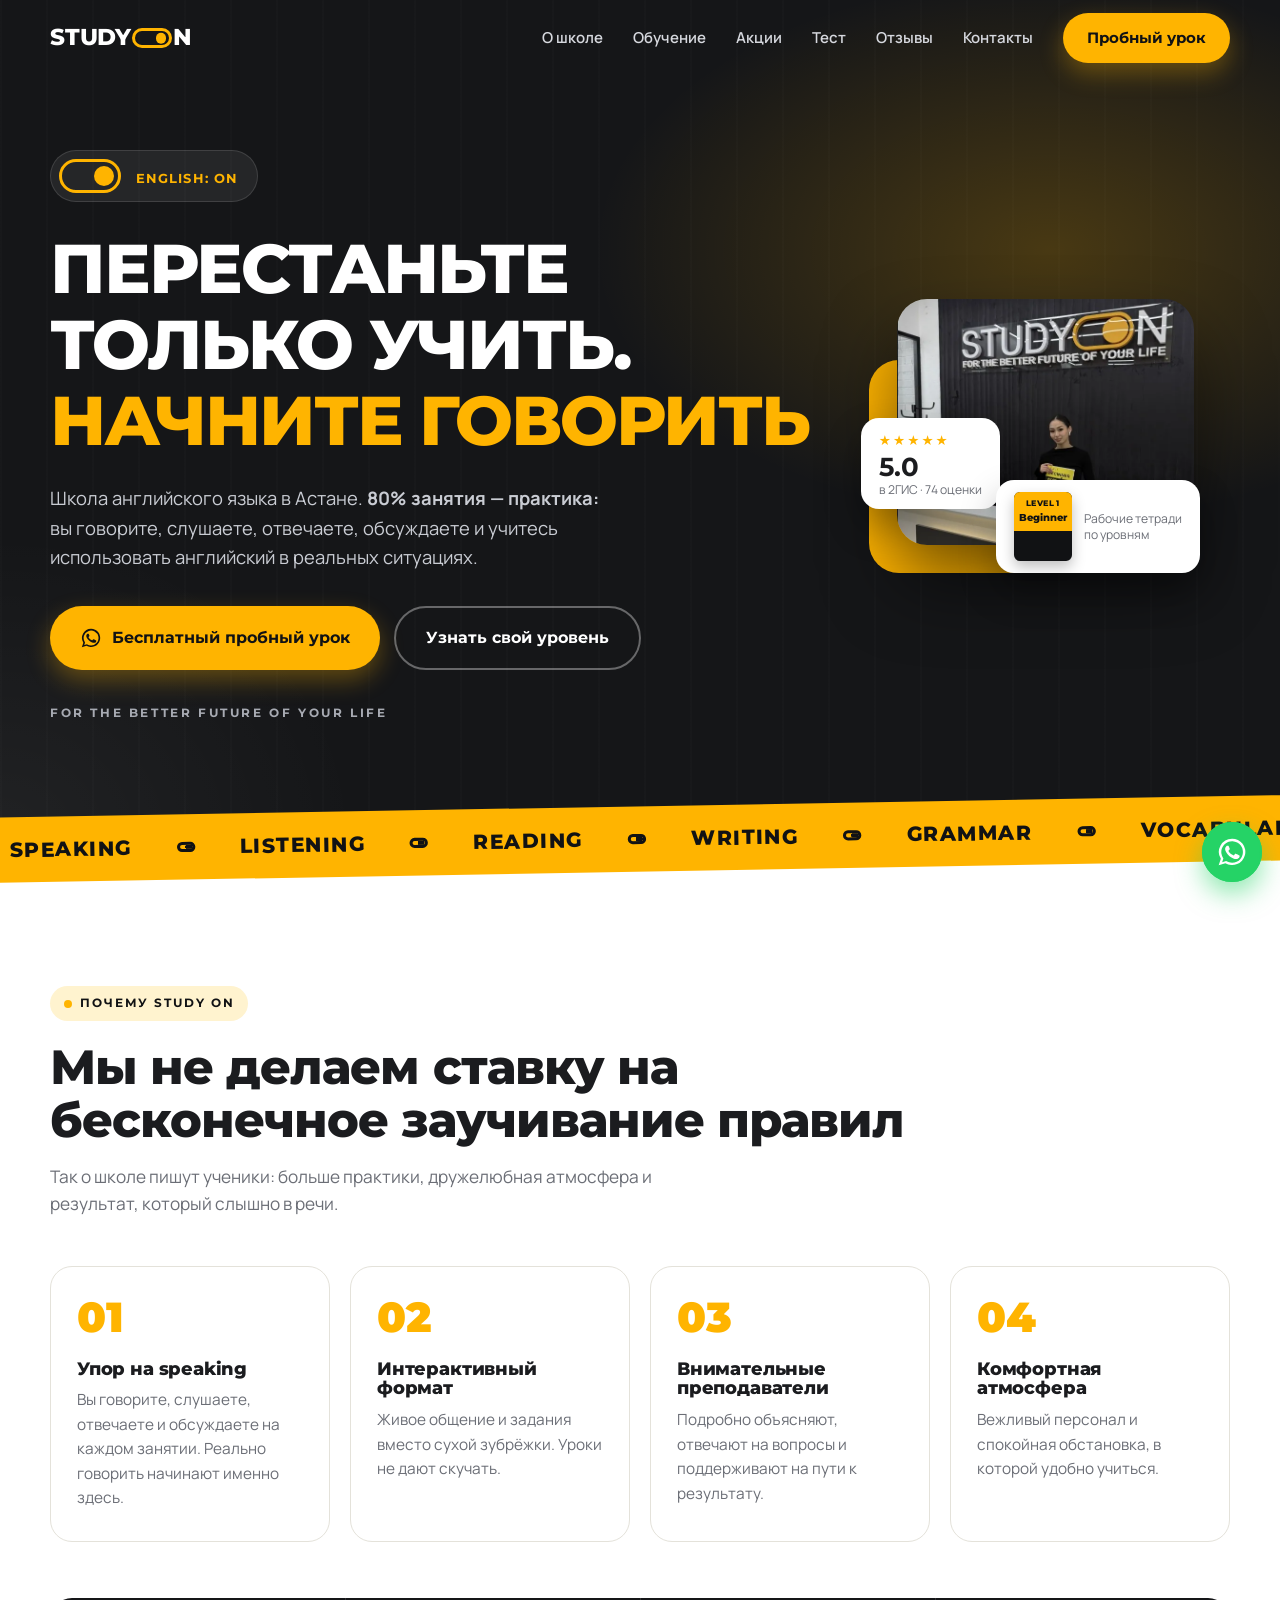
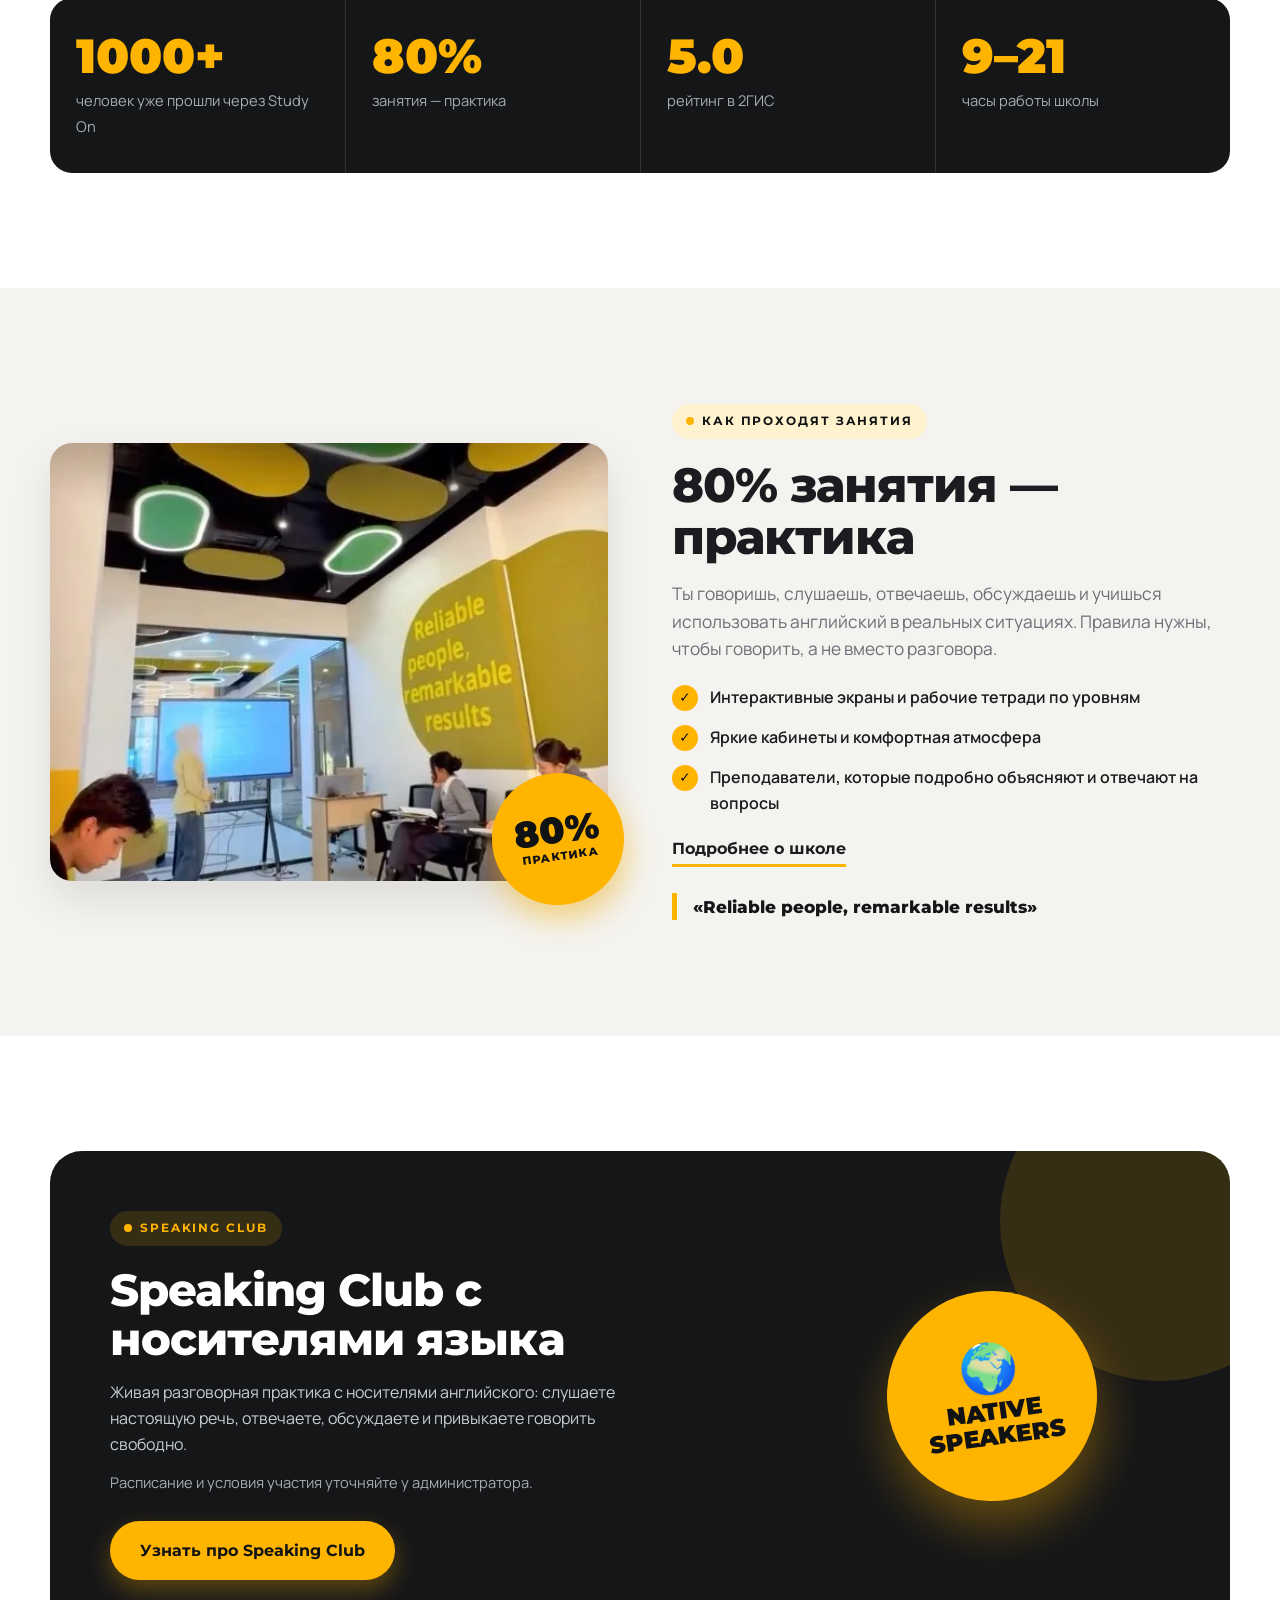
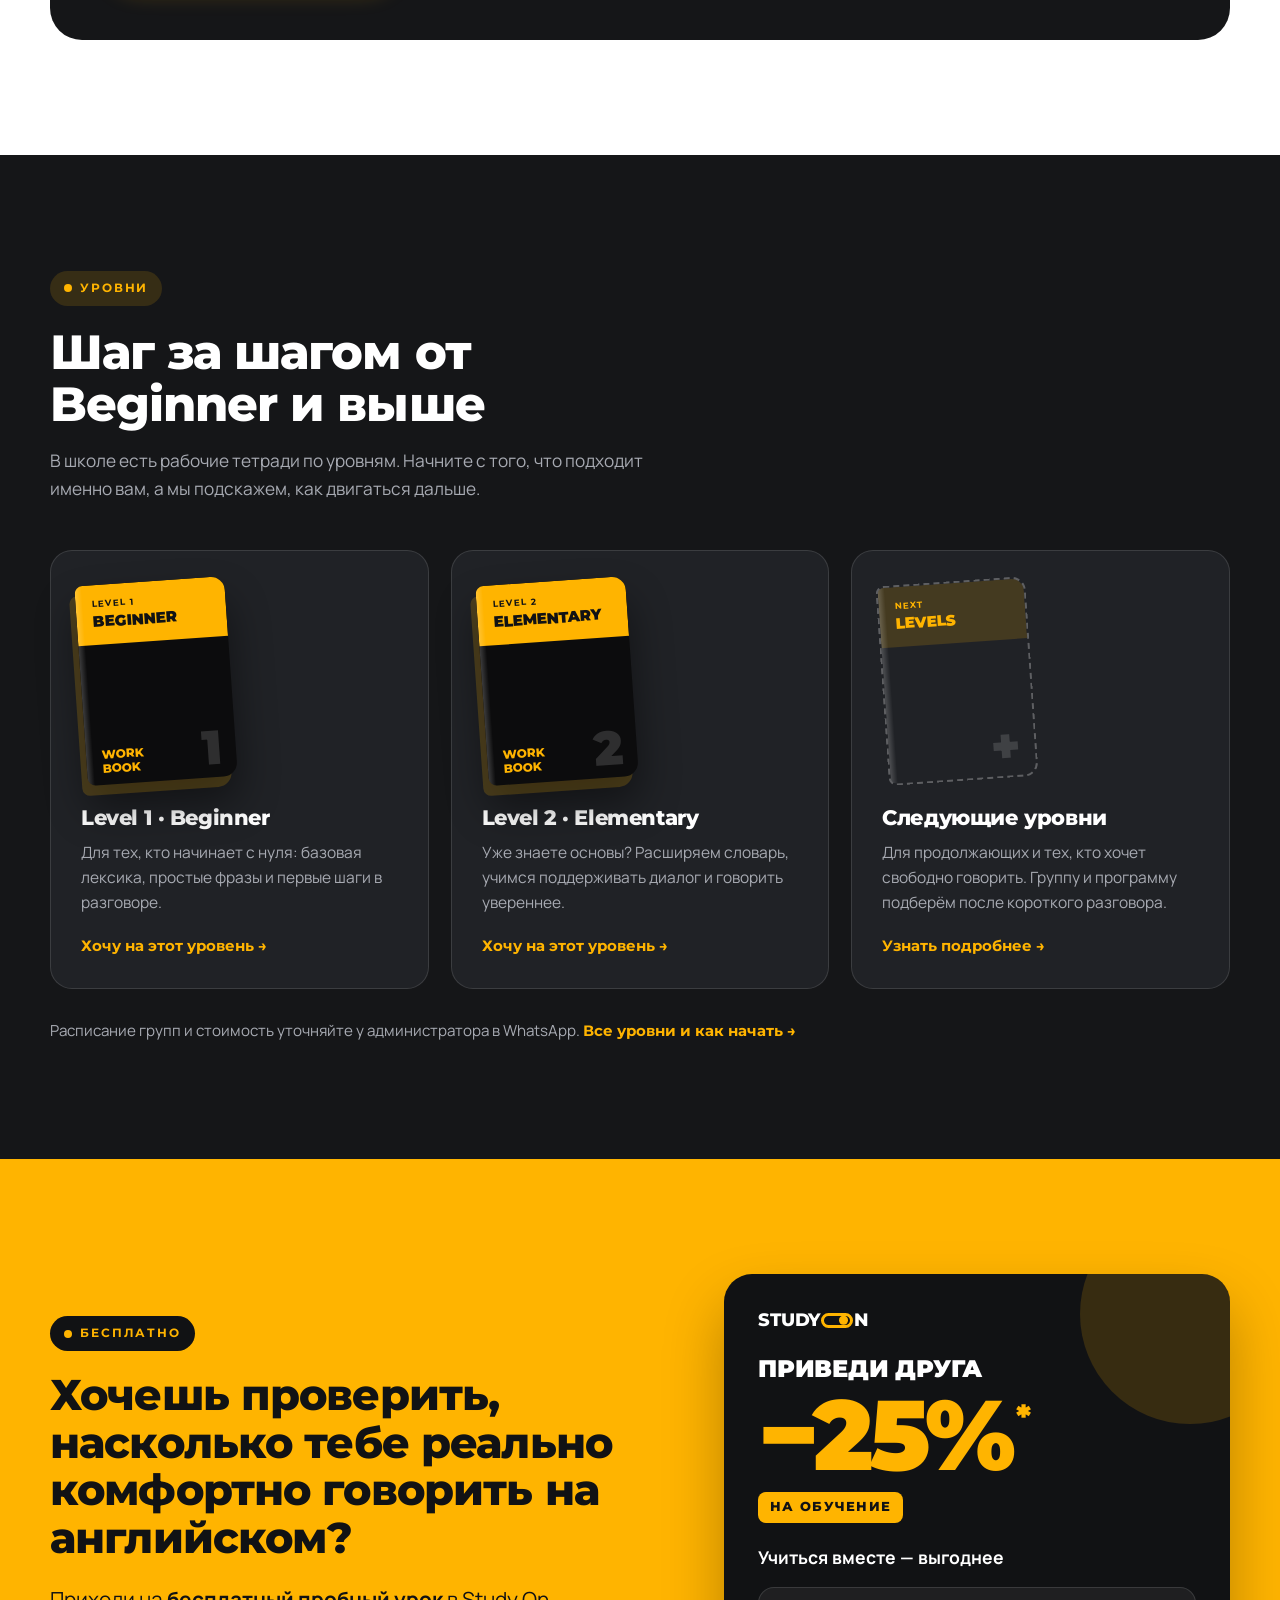
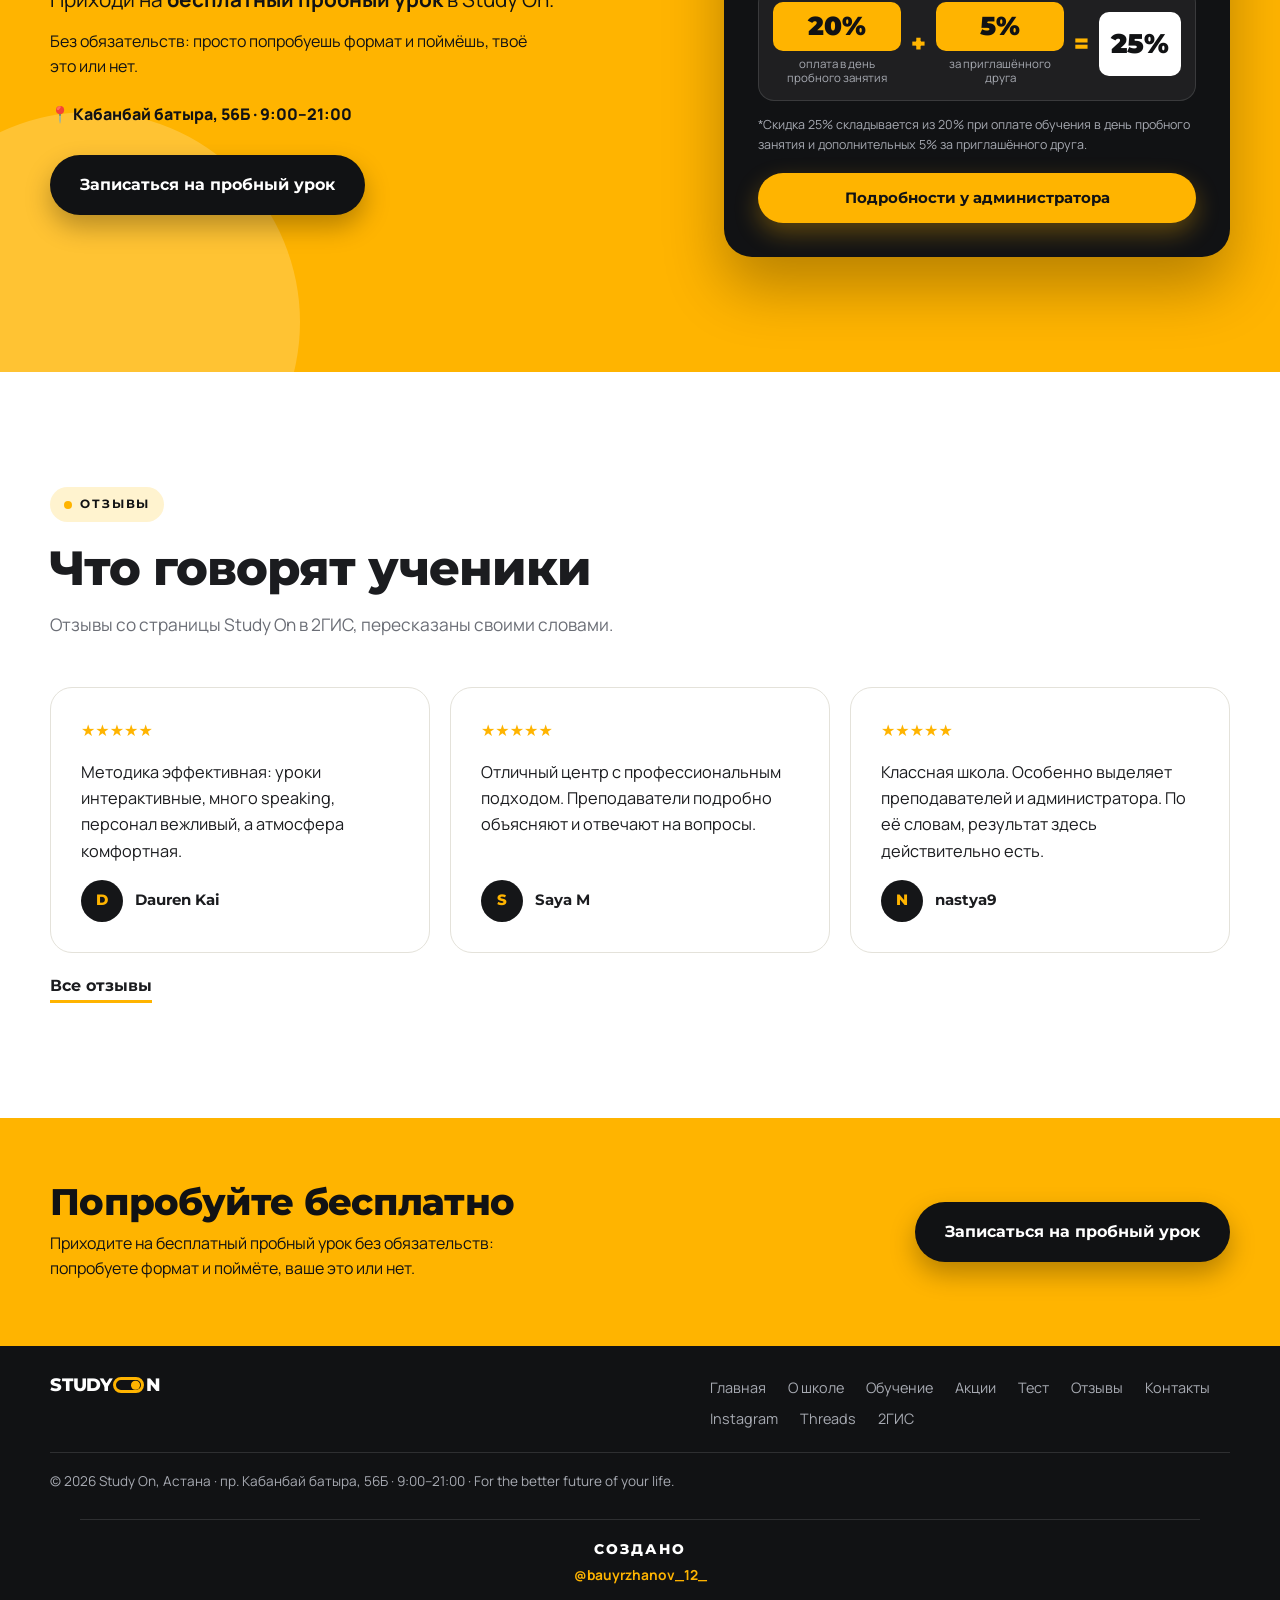
==== index.html @ c0713041 "Логотип: по клику только анимация переключателя, без перехода; hover только на устройствах с мышью C" ====
<!doctype html>
<html lang="ru">
<head>
<meta charset="utf-8">
<meta name="viewport" content="width=device-width, initial-scale=1">
<title>Study On — школа английского языка в Астане · бесплатный пробный урок</title>
<meta name="description" content="Study On — школа английского языка в Астане (пр. Кабанбай батыра, 56Б). 80% занятия — практика, бесплатный пробный урок, скидка 25% по акции «Приведи друга». Более 1000 учеников. Часы работы 9:00–21:00. Speaking Club с носителями.">
<meta name="theme-color" content="#151618">
<link rel="icon" href="assets/favicon.svg" type="image/svg+xml">
<link rel="canonical" href="https://study-on.w-smp.in/">
<meta property="og:url" content="https://study-on.w-smp.in/">
<meta property="og:type" content="website">
<meta property="og:title" content="Study On — школа английского языка в Астане · бесплатный пробный урок">
<meta property="og:description" content="Study On — школа английского языка в Астане (пр. Кабанбай батыра, 56Б). 80% занятия — практика, бесплатный пробный урок, скидка 25% по акции «Приведи друга». Более 1000 учеников. Часы работы 9:00–21:00. Speaking Club с носителями.">
<meta property="og:image" content="https://study-on.w-smp.in/assets/img/reception.jpg">
<meta property="og:locale" content="ru_RU">
<link rel="preload" as="image" href="assets/img/reception.webp" type="image/webp">
<link rel="preconnect" href="https://fonts.googleapis.com">
<link rel="preconnect" href="https://fonts.gstatic.com" crossorigin>
<link href="https://fonts.googleapis.com/css2?family=Manrope:wght@400;600;700&family=Montserrat:wght@700;800;900&display=swap" rel="stylesheet">
<link rel="stylesheet" href="css/style.css?v=20261107a">
<script>document.documentElement.classList.add('js');</script>
<script type="application/ld+json">
{
  "@context": "https://schema.org",
  "@type": "LanguageSchool",
  "name": "Study On",
  "slogan": "For the better future of your life",
  "telephone": "+77008250388",
  "image": "https://study-on.w-smp.in/assets/img/reception.jpg",
  "address": {
    "@type": "PostalAddress",
    "streetAddress": "проспект Кабанбай батыра, 56Б",
    "addressLocality": "Астана",
    "addressCountry": "KZ"
  },
  "geo": { "@type": "GeoCoordinates", "latitude": 51.099981, "longitude": 71.408673 },
  "paymentAccepted": "Cash, Credit Card, QR",
  "sameAs": ["https://instagram.com/study_on_astana", "https://www.threads.com/@study_on_astana", "https://2gis.kz/astana/firm/70000001118203373"],
  "aggregateRating": { "@type": "AggregateRating", "ratingValue": "5", "ratingCount": "74" }
}
</script>
<script>try{if(!sessionStorage.getItem('so_loaded')&&!matchMedia('(prefers-reduced-motion: reduce)').matches)document.documentElement.classList.add('has-loader')}catch(e){}</script>
</head>
<body>
<div class="loader" id="loader" aria-hidden="true"><div class="ld-glow"></div><div class="ld-grid"></div><div class="ld-center"><div class="logo loader-logo"><span class="ld-word"><i style="--i:0">S</i><i style="--i:1">T</i><i style="--i:2">U</i><i style="--i:3">D</i><i style="--i:4">Y</i></span><span class="sw"><i></i><em class="ld-ring"></em></span><span class="ls"><b class="ls-off">FF</b><b class="ls-on">N</b></span></div><div class="ld-bar"><span></span></div><p class="ld-tag">For the better future of your life</p></div></div>
<div class="progress" aria-hidden="true"></div>

<header class="site-header" id="header">
  <div class="wrap bar">
    <a class="logo" href="./" aria-label="Study On — на главную">
      <span>STUDY</span><span class="sw" aria-hidden="true"><i></i></span><span>N</span>
    </a>
    <nav class="nav" id="nav" aria-label="Основная навигация">
      <a href="about">О школе</a>
      <a href="courses">Обучение</a>
      <a href="trial">Акции</a>
      <a href="test">Тест</a>
      <a href="reviews">Отзывы</a>
      <a href="contacts">Контакты</a>
      <a class="btn btn-y nav-cta" data-wa data-topic="бесплатный пробный урок" href="contacts">Пробный урок</a>
    </nav>
    <button class="burger" id="burger" aria-label="Меню" aria-expanded="false" aria-controls="nav"><span></span><span></span></button>
  </div>
</header>

<main id="top">
<section class="hero">
  <div class="hero-glow" aria-hidden="true"></div>
  <div class="wrap hero-grid">
    <div class="hero-copy">
      <button class="switch" id="heroSwitch" type="button" role="switch" aria-checked="false" aria-label="Включить английский">
        <span class="switch-track"><span class="switch-knob"></span></span>
        <span class="switch-label"><b data-off>English: OFF</b><b data-on>English: ON</b></span>
      </button>
      <h1>Перестаньте<br>только учить.<br><em>Начните говорить</em></h1>
      <p class="hero-lead">Школа английского языка в Астане. <b>80% занятия — практика:</b> вы говорите, слушаете, отвечаете, обсуждаете и учитесь использовать английский в реальных ситуациях.</p>
      <div class="cta-row">
        <a class="btn btn-y btn-lg" data-wa data-topic="бесплатный пробный урок" href="contacts">
          <svg class="ic" viewBox="0 0 24 24" aria-hidden="true"><use href="#i-wa"/></svg>Бесплатный пробный урок
        </a>
        <a class="btn btn-line btn-lg" href="test">Узнать свой уровень</a>
      </div>
      <p class="slogan">For the better future of your life</p>
    </div>

    <div class="hero-visual">
      <div class="photo-frame">
        <picture><source srcset="assets/img/reception.webp" type="image/webp"><img src="assets/img/reception.jpg" width="623" height="516" alt="Ресепшн школы Study On: администратор с рабочей тетрадью Beginner" fetchpriority="high"></picture>
      </div>
      <div class="chip chip-rating"><span class="stars">★★★★★</span><b>5.0</b><small>в 2ГИС · 74 оценки</small></div>
      <div class="chip chip-book"><span class="mini-book"><i>LEVEL 1</i><b>Beginner</b></span><small>Рабочие тетради<br>по уровням</small></div>
    </div>
  </div>
</section>
<div class="marquee" aria-hidden="true">
  <div class="marquee-track">
    <span>Speaking</span><span>Listening</span><span>Reading</span><span>Writing</span><span>Grammar</span><span>Vocabulary</span>
    <span>Speaking</span><span>Listening</span><span>Reading</span><span>Writing</span><span>Grammar</span><span>Vocabulary</span>
  </div>
</div>
<section class="sec" id="about">
  <div class="wrap">
    <div class="sec-head reveal">
      <span class="tag">Почему Study On</span>
      <h2>Мы не делаем ставку на бесконечное заучивание правил</h2>
      <p>Так о школе пишут ученики: больше практики, дружелюбная атмосфера и результат, который слышно в речи.</p>
    </div>

    <div class="cards4">
      <article class="card reveal"><span class="num">01</span><h3>Упор на speaking</h3><p>Вы говорите, слушаете, отвечаете и обсуждаете на каждом занятии. Реально говорить начинают именно здесь.</p></article>
      <article class="card reveal"><span class="num">02</span><h3>Интерактивный формат</h3><p>Живое общение и задания вместо сухой зубрёжки. Уроки не дают скучать.</p></article>
      <article class="card reveal"><span class="num">03</span><h3>Внимательные преподаватели</h3><p>Подробно объясняют, отвечают на вопросы и поддерживают на пути к результату.</p></article>
      <article class="card reveal"><span class="num">04</span><h3>Комфортная атмосфера</h3><p>Вежливый персонал и спокойная обстановка, в которой удобно учиться.</p></article>
    </div>

    <div class="stats reveal">
      <div><b data-count="1000" data-suffix="+">1000+</b><span>человек уже прошли через Study On</span></div>
      <div><b data-count="80" data-suffix="%">80%</b><span>занятия — практика</span></div>
      <div><b data-count="5" data-decimals="1">5.0</b><span>рейтинг в 2ГИС</span></div>
      <div><b>9–21</b><span>часы работы школы</span></div>
    </div>
  </div>
</section>
<section class="sec sec-paper practice" id="practice">
  <div class="wrap split">
    <figure class="practice-photo reveal">
      <picture><source srcset="assets/img/room.webp" type="image/webp"><img src="assets/img/room.jpg" loading="lazy" width="517" height="405" alt="Учебный кабинет Study On: интерактивный экран, ученики с тетрадями, на стене надпись Reliable people, remarkable results"></picture>
      <span class="badge-80"><b>80%</b><small>практика</small></span>
    </figure>
    <div class="practice-txt reveal">
      <span class="tag">Как проходят занятия</span>
      <h2>80% занятия — практика</h2>
      <p>Ты говоришь, слушаешь, отвечаешь, обсуждаешь и учишься использовать английский в реальных ситуациях. Правила нужны, чтобы говорить, а не вместо разговора.</p>
      <ul class="checks">
        <li>Интерактивные экраны и рабочие тетради по уровням</li>
        <li>Яркие кабинеты и комфортная атмосфера</li>
        <li>Преподаватели, которые подробно объясняют и отвечают на вопросы</li>
      </ul>
      <a class="link-dark" href="about">Подробнее о школе</a>
      <p class="wall">«Reliable people, remarkable results»</p>
    </div>
  </div>
</section>

<section class="sec" id="club">
  <div class="wrap">
    <div class="club reveal">
      <div class="club-txt">
        <span class="tag tag-y">Speaking Club</span>
        <h2>Speaking Club с носителями языка</h2>
        <p>Живая разговорная практика с носителями английского: слушаете настоящую речь, отвечаете, обсуждаете и привыкаете говорить свободно.</p>
        <p class="club-note">Расписание и условия участия уточняйте у администратора.</p>
        <a class="btn btn-y btn-lg" data-wa data-topic="Speaking Club с носителями" href="contacts">Узнать про Speaking Club</a>
      </div>
      <div class="club-badge" aria-hidden="true"><span>🌍</span><b>Native<br>speakers</b></div>
    </div>
  </div>
</section>
<section class="sec sec-dark" id="levels">
  <div class="wrap">
    <div class="sec-head reveal">
      <span class="tag tag-y">Уровни</span>
      <h2>Шаг за шагом от Beginner и выше</h2>
      <p>В школе есть рабочие тетради по уровням. Начните с того, что подходит именно вам, а мы подскажем, как двигаться дальше.</p>
    </div>

    <div class="levels">
      <article class="level reveal">
        <div class="book"><div class="book-top"><span>LEVEL 1</span><b>BEGINNER</b></div><div class="book-body"><em>WORK<br>BOOK</em><i>1</i></div></div>
        <div class="level-txt">
          <h3>Level 1 · Beginner</h3>
          <p>Для тех, кто начинает с нуля: базовая лексика, простые фразы и первые шаги в разговоре.</p>
          <a class="link-y" data-wa data-topic="Level 1 Beginner" href="contacts">Хочу на этот уровень →</a>
        </div>
      </article>
      <article class="level reveal">
        <div class="book"><div class="book-top"><span>LEVEL 2</span><b>ELEMENTARY</b></div><div class="book-body"><em>WORK<br>BOOK</em><i>2</i></div></div>
        <div class="level-txt">
          <h3>Level 2 · Elementary</h3>
          <p>Уже знаете основы? Расширяем словарь, учимся поддерживать диалог и говорить увереннее.</p>
          <a class="link-y" data-wa data-topic="Level 2 Elementary" href="contacts">Хочу на этот уровень →</a>
        </div>
      </article>
      <article class="level level-next reveal">
        <div class="book book-ghost"><div class="book-top"><span>NEXT</span><b>LEVELS</b></div><div class="book-body"><em>&nbsp;</em><i>+</i></div></div>
        <div class="level-txt">
          <h3>Следующие уровни</h3>
          <p>Для продолжающих и тех, кто хочет свободно говорить. Группу и программу подберём после короткого разговора.</p>
          <a class="link-y" data-wa data-topic="Подбор уровня" href="contacts">Узнать подробнее →</a>
        </div>
      </article>
    </div>
    <p class="note reveal">Расписание групп и стоимость уточняйте у администратора в WhatsApp. <a class="link-y" href="courses">Все уровни и как начать →</a></p>
  </div>
</section>
<section class="sec trial" id="trial">
  <div class="wrap trial-grid">
    <div class="trial-txt reveal">
      <span class="tag tag-dark">Бесплатно</span>
      <h2>Хочешь проверить, насколько тебе реально комфортно говорить на английском?</h2>
      <p class="trial-lead">Приходи на <b>бесплатный пробный урок</b> в Study On.</p>
      <p>Без обязательств: просто попробуешь формат и поймёшь, твоё это или нет.</p>
      <p class="trial-addr">📍 Кабанбай батыра, 56Б · 9:00–21:00</p>
      <a class="btn btn-dark btn-lg" data-wa data-topic="бесплатный пробный урок" href="contacts">Записаться на пробный урок</a>
    </div>

    <aside class="promo reveal" aria-label="Акция Приведи друга">
      <div class="promo-logo logo logo-sm" aria-hidden="true"><span>STUDY</span><span class="sw"><i></i></span><span>N</span></div>
      <p class="promo-k">Приведи друга</p>
      <p class="promo-big"><span>−25%</span><sup>*</sup></p>
      <p class="promo-sub">на обучение</p>
      <p class="promo-slogan">Учиться вместе — выгоднее</p>
      <div class="promo-eq">
        <div><b>20%</b><small>оплата в день пробного занятия</small></div>
        <span>+</span>
        <div><b>5%</b><small>за приглашённого друга</small></div>
        <span>=</span>
        <div class="sum"><b>25%</b></div>
      </div>
      <p class="promo-fn">*Скидка 25% складывается из 20% при оплате обучения в день пробного занятия и дополнительных 5% за приглашённого друга.</p>
      <a class="btn btn-y promo-btn" data-wa data-topic="акция «Приведи друга» −25%" href="contacts">Подробности у администратора</a>
    </aside>
  </div>
</section>

<section class="sec" id="reviews">
  <div class="wrap">
    <div class="sec-head reveal">
      <span class="tag">Отзывы</span>
      <h2>Что говорят ученики</h2>
      <p>Отзывы со страницы Study On в 2ГИС, пересказаны своими словами.</p>
    </div>
    <div class="rev-grid">
      <article class="rev reveal"><div class="stars">★★★★★</div><p>Методика эффективная: уроки интерактивные, много speaking, персонал вежливый, а атмосфера комфортная.</p><footer><i>D</i><b>Dauren Kai</b></footer></article>
      <article class="rev reveal"><div class="stars">★★★★★</div><p>Отличный центр с профессиональным подходом. Преподаватели подробно объясняют и отвечают на вопросы.</p><footer><i>S</i><b>Saya M</b></footer></article>
      <article class="rev reveal"><div class="stars">★★★★★</div><p>Классная школа. Особенно выделяет преподавателей и администратора. По её словам, результат здесь действительно есть.</p><footer><i>N</i><b>nastya9</b></footer></article>
    </div>
    <a class="link-dark reveal" href="reviews">Все отзывы</a>
  </div>
</section>

<section class="cta-band">
  <div class="wrap">
    <div>
      <h2>Попробуйте бесплатно</h2>
      <p>Приходите на бесплатный пробный урок без обязательств: попробуете формат и поймёте, ваше это или нет.</p>
    </div>
    <a class="btn btn-dark btn-lg" data-wa data-topic="бесплатный пробный урок" href="contacts">Записаться на пробный урок</a>
  </div>
</section>
</main>

<footer class="site-footer">
  <div class="wrap foot">
    <a class="logo logo-sm" href="./" aria-label="Study On"><span>STUDY</span><span class="sw" aria-hidden="true"><i></i></span><span>N</span></a>
    <nav class="foot-nav" aria-label="Страницы сайта"><a href="./">Главная</a><a href="about">О школе</a><a href="courses">Обучение</a><a href="trial">Акции</a><a href="test">Тест</a><a href="reviews">Отзывы</a><a href="contacts">Контакты</a><a href="https://instagram.com/study_on_astana" target="_blank" rel="noopener">Instagram</a><a href="https://www.threads.com/@study_on_astana" target="_blank" rel="noopener">Threads</a><a href="https://2gis.kz/astana/firm/70000001118203373" target="_blank" rel="noopener">2ГИС</a></nav>
    <p class="foot-copy">© <span id="year"></span> Study On, Астана · пр. Кабанбай батыра, 56Б · 9:00–21:00 · For the better future of your life.</p>
  </div>
  <p class="foot-made"><span>Создано</span><a href="https://instagram.com/bauyrzhanov_12_" target="_blank" rel="noopener">@bauyrzhanov_12_</a></p>
</footer>

<a class="fab" data-wa href="contacts" aria-label="Написать в WhatsApp"><svg viewBox="0 0 24 24" aria-hidden="true"><use href="#i-wa"/></svg></a>

<!-- WhatsApp icon sprite -->
<svg width="0" height="0" style="position:absolute" aria-hidden="true">
  <symbol id="i-wa" viewBox="0 0 24 24"><path fill="currentColor" d="M12.04 2a9.9 9.9 0 0 0-8.4 15.1L2 22l5.03-1.6A9.9 9.9 0 1 0 12.04 2Zm0 18.1c-1.5 0-2.9-.4-4.1-1.1l-.3-.2-3 .9.9-2.9-.2-.3a8.1 8.1 0 1 1 6.7 3.6Zm4.5-6c-.2-.1-1.4-.7-1.6-.8-.2-.1-.4-.1-.6.1l-.8 1c-.1.2-.3.2-.5.1-1.6-.8-2.600-1.400-3.600-3.100-.3-.5.3-.5.8-1.500.1-.2 0-.3 0-.5l-.7-1.700c-.2-.5-.4-.4-.6-.4h-.5c-.2 0-.5.1-.7.300-.2.300-.9.900-.9 2.200 0 1.300.9 2.500 1.100 2.700.1.200 1.900 3 4.700 4.100 1.700.7 2.400.8 3.200.6.500-.1 1.500-.6 1.700-1.200.2-.6.2-1.100.2-1.200-.1-.1-.3-.2-.6-.3Z"/></symbol>
</svg>

<script src="js/main.js?v=20261107a" defer></script>
</body>
</html>
---- css/style.css ----
/* ==========================================================
   Study On — фирменный стиль: графит, белый, жёлтый «тумблер»
   ========================================================== */
:root{
  --black:#111214;
  --ink:#151618;
  --graphite:#202226;
  --graphite-2:#2b2e33;
  --white:#ffffff;
  --paper:#f4f3ef;
  --text:#1b1c1f;
  --muted:#6b6e76;
  --muted-d:#a7aab2;
  --line:#e4e2da;
  --line-d:rgba(255,255,255,.12);
  --y:#ffb400;
  --y-2:#ffc531;
  --y-soft:#fff3cf;
  --green:#25d366;
  --r:22px;
  --r-s:14px;
  --shadow:0 18px 40px rgba(17,18,20,.10);
  --ease:cubic-bezier(.2,.7,.2,1);
  --head:Montserrat,"Segoe UI",system-ui,sans-serif;
  --body:Manrope,system-ui,-apple-system,"Segoe UI",Roboto,sans-serif;
}

*,*::before,*::after{box-sizing:border-box}
*{margin:0;padding:0}
html{scroll-behavior:smooth;scroll-padding-top:84px}
html,body{overflow-x:clip}
body{font-family:var(--body);color:var(--text);background:var(--white);line-height:1.6;-webkit-font-smoothing:antialiased}
img,svg{display:block;max-width:100%}
a{color:inherit;text-decoration:none}
button{font:inherit;color:inherit;cursor:pointer;background:none;border:0}
ul{list-style:none}
h1,h2,h3{font-family:var(--head);line-height:1.1;letter-spacing:-.02em;font-weight:800}
:focus-visible{outline:3px solid var(--y);outline-offset:3px;border-radius:6px}
.wrap{width:min(1180px,100% - 40px);margin-inline:auto}
[hidden]{display:none!important}

/* ---------- scroll progress ---------- */
.progress{position:fixed;inset:0 0 auto 0;height:3px;background:var(--y);transform:scaleX(0);transform-origin:0 50%;z-index:200}

/* ---------- buttons ---------- */
.btn{display:inline-flex;align-items:center;justify-content:center;gap:10px;font-family:var(--head);font-weight:700;font-size:.95rem;padding:13px 24px;border-radius:999px;transition:transform .2s var(--ease),box-shadow .2s var(--ease),background .2s,color .2s;white-space:nowrap}
.btn:hover{transform:translateY(-2px)}
.btn-lg{padding:17px 30px;font-size:1rem}
.btn-y{background:var(--y);color:var(--black);box-shadow:0 10px 24px rgba(255,180,0,.32)}
.btn-y:hover{background:var(--y-2);box-shadow:0 14px 30px rgba(255,180,0,.45)}
.btn-line{border:2px solid rgba(255,255,255,.35);color:#fff}
.btn-line:hover{border-color:var(--y);color:var(--y)}
.btn-line-d{border:2px solid var(--line);color:var(--text)}
.btn-line-d:hover{border-color:var(--black)}
.ic{width:22px;height:22px}

/* ---------- logo (тумблер как в вывеске) ---------- */
.logo{display:inline-flex;align-items:center;font-family:var(--head);font-weight:800;font-size:1.45rem;letter-spacing:-.01em;color:#fff;line-height:1}
.logo .sw{position:relative;display:inline-block;width:1.7em;height:.86em;margin:0 .06em;border:.17em solid var(--y);border-radius:999px;flex:none}
.logo .sw i{position:absolute;top:50%;right:.1em;width:.46em;height:.46em;border-radius:50%;background:var(--y);transform:translateY(-50%);transition:right .5s var(--ease)}
@media(hover:hover){.logo:hover .sw i{right:calc(100% - .56em)}}
.logo-sm{font-size:1.15rem}

/* ---------- header ---------- */
.site-header{position:fixed;inset:0 0 auto 0;z-index:100;transition:background .3s,box-shadow .3s,backdrop-filter .3s}
.site-header.scrolled{background:rgba(21,22,24,.9);backdrop-filter:blur(14px);box-shadow:0 1px 0 var(--line-d)}
.bar{display:flex;align-items:center;justify-content:space-between;height:76px;gap:20px}
.nav{display:flex;align-items:center;gap:30px}
.nav a:not(.btn){color:#d6d8de;font-weight:600;font-size:.94rem;position:relative}
.nav a:not(.btn)::after{content:"";position:absolute;left:0;bottom:-6px;width:100%;height:2px;background:var(--y);transform:scaleX(0);transform-origin:left;transition:transform .25s var(--ease)}
.nav a:not(.btn):hover{color:#fff}
.nav a:not(.btn):hover::after{transform:scaleX(1)}
.burger{display:none;width:44px;height:44px;border-radius:50%;background:rgba(255,255,255,.1);position:relative;z-index:120}
.burger span{position:absolute;left:12px;width:20px;height:2px;background:#fff;border-radius:2px;transition:transform .3s var(--ease),top .3s var(--ease)}
.burger span:first-child{top:17px}
.burger span:last-child{top:25px}
.burger[aria-expanded="true"] span:first-child{top:21px;transform:rotate(45deg)}
.burger[aria-expanded="true"] span:last-child{top:21px;transform:rotate(-45deg)}

@media(max-width:940px){
  .burger{display:block}
  .nav{position:fixed;inset:0;background:var(--ink);flex-direction:column;justify-content:center;gap:26px;opacity:0;visibility:hidden;transform:translateY(-12px);transition:opacity .3s,transform .3s var(--ease),visibility .3s;z-index:110}
  .nav.open{opacity:1;visibility:visible;transform:none}
  .nav a:not(.btn){font-family:var(--head);font-size:1.5rem;font-weight:700;color:#fff}
  .nav-cta{margin-top:10px}
}

/* ---------- hero ---------- */
.hero{position:relative;background:var(--ink);color:#fff;padding:150px 0 110px;overflow:hidden;isolation:isolate}
.hero-glow{position:absolute;inset:0;z-index:-1;background:
  radial-gradient(700px 420px at 82% 30%,rgba(255,180,0,.22),transparent 65%),
  radial-gradient(600px 500px at 0% 100%,rgba(255,255,255,.05),transparent 60%);
}
.hero::before{content:"";position:absolute;inset:0;z-index:-1;opacity:.35;background-image:repeating-linear-gradient(90deg,rgba(255,255,255,.035) 0 2px,transparent 2px 46px)}
.hero-grid{display:grid;grid-template-columns:1.1fr .9fr;gap:60px;align-items:center}
.switch{display:inline-flex;align-items:center;gap:14px;margin-bottom:28px;padding:8px 18px 8px 8px;border-radius:999px;background:rgba(255,255,255,.07);border:1px solid var(--line-d)}
.switch-track{position:relative;width:62px;height:34px;border-radius:999px;border:3px solid var(--muted-d);transition:border-color .4s,background .4s}
.switch-knob{position:absolute;top:50%;left:4px;width:20px;height:20px;border-radius:50%;background:var(--muted-d);transform:translateY(-50%);transition:left .45s var(--ease),background .4s}
.switch[aria-checked="true"] .switch-track{border-color:var(--y)}
.switch[aria-checked="true"] .switch-knob{left:calc(100% - 24px);background:var(--y)}
.switch-label{position:relative;font-family:var(--head);font-weight:700;font-size:.82rem;letter-spacing:.08em;text-transform:uppercase;min-width:104px;height:1.2em}
.switch-label b{position:absolute;inset:0;white-space:nowrap;transition:opacity .3s,transform .3s var(--ease)}
.switch-label [data-on]{opacity:0;transform:translateY(8px);color:var(--y)}
.switch[aria-checked="true"] [data-off]{opacity:0;transform:translateY(-8px)}
.switch[aria-checked="true"] [data-on]{opacity:1;transform:none}

.hero h1{font-size:clamp(2.2rem,5.4vw,4.4rem);text-transform:uppercase;letter-spacing:-.03em;margin-bottom:26px}
.hero h1 em{font-style:normal;color:var(--y);position:relative;white-space:nowrap}
.hero-lead{font-size:1.15rem;color:#c9ccd3;max-width:52ch;margin-bottom:34px}
.cta-row{display:flex;flex-wrap:wrap;gap:14px}
.slogan{margin-top:34px;font-family:var(--head);font-weight:700;font-size:.74rem;letter-spacing:.22em;text-transform:uppercase;color:var(--muted-d)}

.hero-visual{position:relative;padding:0 0 28px 28px}
.photo-frame{position:relative;border-radius:30px;overflow:hidden;aspect-ratio:623/516;box-shadow:0 40px 70px rgba(0,0,0,.5)}
.photo-frame img{width:100%;height:100%;object-fit:cover}
.hero-visual::before{content:"";position:absolute;left:0;bottom:0;width:78%;height:78%;border-radius:30px;background:var(--y);z-index:-1}
.chip{position:absolute;display:flex;align-items:center;gap:12px;background:#fff;color:var(--text);padding:12px 18px;border-radius:18px;box-shadow:0 18px 36px rgba(0,0,0,.3);animation:float 6s ease-in-out infinite}
.chip small{display:block;color:var(--muted);font-size:.76rem;line-height:1.3}
.chip-rating{bottom:64px;left:-8px;flex-direction:column;align-items:flex-start;gap:2px}
.chip-rating b{font-family:var(--head);font-size:1.6rem;line-height:1}
.chip-rating .stars{font-size:.85rem;letter-spacing:2px}
.chip-book{right:-6px;bottom:0;animation-delay:-3s}
.stars{color:var(--y)}
.mini-book{display:block;width:58px;border-radius:6px;overflow:hidden;background:var(--black);text-align:center;box-shadow:0 6px 14px rgba(0,0,0,.25)}
.mini-book i{display:block;background:var(--y);color:var(--black);font-style:normal;font-family:var(--head);font-weight:800;font-size:.5rem;padding:5px 0 0;letter-spacing:.05em}
.mini-book b{display:block;background:var(--y);color:var(--black);font-family:var(--head);font-size:.62rem;padding:0 0 6px;font-weight:800}
.mini-book::after{content:"";display:block;height:30px}
@keyframes float{50%{transform:translateY(-8px)}}

@media(max-width:940px){
  .hero{padding:120px 0 80px}
  .hero-grid{grid-template-columns:1fr;gap:50px}
  .hero-visual{max-width:560px;margin-inline:auto;width:100%}
  .chip-rating{left:4px}
  .chip-book{right:4px}
}

/* ---------- marquee ---------- */
.marquee{background:var(--y);color:var(--black);overflow:hidden;white-space:nowrap;padding:16px 0;transform:rotate(-1deg) scale(1.02);margin:-26px 0 0;position:relative;z-index:2}
.marquee-track{display:inline-flex;gap:0;animation:marquee 28s linear infinite}
.marquee span{font-family:var(--head);font-weight:800;font-size:1.25rem;text-transform:uppercase;letter-spacing:.06em;padding:0 22px;display:inline-flex;align-items:center;gap:44px}
.marquee span::after{content:"";width:.9em;height:.5em;border:3px solid var(--black);border-radius:999px;background:radial-gradient(circle at 70% 50%,var(--black) 0 .16em,transparent .17em)}
@keyframes marquee{to{transform:translateX(-50%)}}

/* ---------- sections ---------- */
.sec{padding:clamp(70px,9vw,120px) 0}
.sec-paper{background:var(--paper)}
.sec-dark{background:var(--ink);color:#fff}
.sec-head{max-width:680px;margin-bottom:48px}
.sec-head.row{max-width:none;display:flex;justify-content:space-between;align-items:flex-end;gap:24px}
.sec-head h2{font-size:clamp(1.9rem,4vw,3rem);margin-bottom:16px}
.sec-head p{color:var(--muted);font-size:1.08rem;max-width:56ch}
.sec-dark .sec-head p{color:var(--muted-d)}
.tag{display:inline-flex;align-items:center;gap:8px;font-family:var(--head);font-weight:700;font-size:.74rem;letter-spacing:.16em;text-transform:uppercase;color:var(--black);background:var(--y-soft);padding:8px 14px;border-radius:999px;margin-bottom:20px}
.tag::before{content:"";width:8px;height:8px;border-radius:50%;background:var(--y)}
.tag-y{background:rgba(255,180,0,.14);color:var(--y)}

/* reveal */
.js .reveal{opacity:0;transform:translateY(28px);transition:opacity .7s var(--ease),transform .7s var(--ease);transition-delay:var(--d,0s)}
.js .reveal.in{opacity:1;transform:none}

/* ---------- about cards ---------- */
.cards4{display:grid;grid-template-columns:repeat(4,1fr);gap:20px}
.card{background:#fff;border:1px solid var(--line);border-radius:var(--r);padding:30px 26px;transition:transform .3s var(--ease),box-shadow .3s var(--ease),border-color .3s}
.card:hover{transform:translateY(-6px);box-shadow:var(--shadow);border-color:var(--y)}
.card .num{display:block;font-family:var(--head);font-weight:900;font-size:2.6rem;line-height:1;color:var(--y);margin-bottom:20px}
.card h3{font-size:1.12rem;margin-bottom:10px;letter-spacing:-.01em}
.card p{color:var(--muted);font-size:.96rem}
@media(max-width:1020px){.cards4{grid-template-columns:repeat(2,1fr)}}
@media(max-width:560px){.cards4{grid-template-columns:1fr}}

.stats{display:grid;grid-template-columns:repeat(4,1fr);margin-top:56px;background:var(--ink);color:#fff;border-radius:var(--r);overflow:hidden}
.stats>div{padding:34px 26px;border-left:1px solid var(--line-d)}
.stats>div:first-child{border-left:0}
.stats b{display:block;font-family:var(--head);font-weight:900;font-size:clamp(2rem,4vw,3rem);color:var(--y);line-height:1;margin-bottom:8px}
.stats span{color:var(--muted-d);font-size:.92rem}
@media(max-width:760px){.stats{grid-template-columns:repeat(2,1fr)}.stats>div:nth-child(3){border-left:0}.stats>div:nth-child(n+3){border-top:1px solid var(--line-d)}}

/* ---------- levels / workbooks ---------- */
.levels{display:grid;grid-template-columns:repeat(3,1fr);gap:22px}
.level{background:var(--graphite);border:1px solid var(--line-d);border-radius:var(--r);padding:30px;display:flex;flex-direction:column;gap:26px;transition:transform .3s var(--ease),border-color .3s}
.level:hover{transform:translateY(-6px);border-color:var(--y)}
.book{width:150px;aspect-ratio:3/4;border-radius:8px 14px 14px 8px;background:#0c0c0d;overflow:hidden;position:relative;box-shadow:-6px 10px 0 rgba(255,180,0,.18),0 24px 40px rgba(0,0,0,.45);transform:rotate(-4deg);transition:transform .4s var(--ease)}
.level:hover .book{transform:rotate(0) scale(1.05)}
.book::before{content:"";position:absolute;left:0;top:0;bottom:0;width:7px;background:linear-gradient(90deg,rgba(255,255,255,.2),transparent)}
.book-top{background:var(--y);color:var(--black);padding:12px 12px 14px 16px}
.book-top span{display:block;font-family:var(--head);font-weight:700;font-size:.55rem;letter-spacing:.12em}
.book-top b{display:block;font-family:var(--head);font-weight:900;font-size:.95rem;line-height:1.1;margin-top:3px}
.book-body{padding:12px 14px 12px 16px;display:flex;justify-content:space-between;align-items:flex-end;height:calc(100% - 58px)}
.book-body em{font-style:normal;font-family:var(--head);font-weight:800;font-size:.75rem;line-height:1.1;color:var(--y)}
.book-body i{font-style:normal;font-family:var(--head);font-weight:900;font-size:3rem;line-height:.8;color:rgba(255,255,255,.14)}
.book-ghost{background:transparent;border:2px dashed rgba(255,255,255,.28);box-shadow:none}
.book-ghost .book-top{background:rgba(255,180,0,.16);color:var(--y)}
.level-txt h3{font-size:1.3rem;margin-bottom:10px}
.level-txt p{color:var(--muted-d);font-size:.97rem;margin-bottom:18px}
.link-y{font-family:var(--head);font-weight:700;font-size:.92rem;color:var(--y);display:inline-block;transition:transform .2s}
.link-y:hover{transform:translateX(4px)}
.note{margin-top:30px;color:var(--muted-d);font-size:.95rem}
@media(max-width:940px){.levels{grid-template-columns:1fr}.level{flex-direction:row;align-items:center}}
@media(max-width:560px){.level{flex-direction:column;align-items:flex-start}}

/* ---------- practice ---------- */
.split{display:grid;grid-template-columns:1fr 1fr;gap:64px;align-items:center}
.practice-photo{position:relative}
.practice-photo img{width:100%;aspect-ratio:517/405;object-fit:cover;border-radius:var(--r);box-shadow:var(--shadow)}
.badge-80{position:absolute;right:-16px;bottom:-24px;width:132px;height:132px;border-radius:50%;background:var(--y);color:var(--black);display:grid;place-content:center;text-align:center;box-shadow:0 14px 30px rgba(255,180,0,.45);transform:rotate(-8deg)}
.badge-80 b{font-family:var(--head);font-weight:900;font-size:2.3rem;line-height:1}
.badge-80 small{font-family:var(--head);font-weight:800;font-size:.7rem;letter-spacing:.12em;text-transform:uppercase}
.practice-txt h2{font-size:clamp(1.9rem,4vw,3rem);margin-bottom:16px}
.practice-txt>p{color:var(--muted);font-size:1.08rem;max-width:52ch}
.checks{display:grid;gap:14px;margin-top:22px}
.checks li{display:flex;gap:12px;font-weight:600}
.checks li::before{content:"✓";flex:none;width:26px;height:26px;border-radius:50%;background:var(--y);color:var(--black);display:grid;place-items:center;font-weight:800;font-size:.85rem}
.wall{margin-top:26px;font-family:var(--head);font-weight:800;font-size:1.1rem;color:var(--ink)!important;border-left:5px solid var(--y);padding-left:16px}
@media(max-width:900px){.split{grid-template-columns:1fr;gap:48px}.badge-80{right:8px}}

/* ---------- trial + promo ---------- */
.trial{background:var(--y);color:var(--black);position:relative;overflow:hidden}
.trial::before{content:"";position:absolute;left:-120px;bottom:-160px;width:420px;height:420px;border-radius:50%;background:rgba(255,255,255,.2)}
.trial-grid{position:relative;display:grid;grid-template-columns:1.1fr .9fr;gap:56px;align-items:center}
.tag-dark{background:var(--black);color:var(--y)}
.trial h2{font-size:clamp(1.7rem,3.6vw,2.7rem);margin-bottom:22px}
.trial-lead{font-size:1.3rem;margin-bottom:8px}
.trial-txt p{max-width:48ch;margin-bottom:12px}
.trial-addr{font-weight:800;margin:22px 0 28px!important}
.btn-dark{background:var(--black);color:#fff;box-shadow:0 12px 26px rgba(0,0,0,.28)}
.btn-dark:hover{background:#000}

.promo{background:var(--black);color:#fff;border-radius:28px;padding:34px;position:relative;overflow:hidden;box-shadow:0 30px 60px rgba(0,0,0,.28);transform:rotate(1.2deg);transition:transform .4s var(--ease)}
.promo:hover{transform:rotate(0)}
.promo::after{content:"";position:absolute;right:-70px;top:-70px;width:220px;height:220px;border-radius:50%;background:rgba(255,180,0,.16)}
.promo>*{position:relative;z-index:1}
.promo-logo{margin-bottom:20px}
.promo-k{font-family:var(--head);font-weight:900;text-transform:uppercase;font-size:1.5rem;letter-spacing:-.01em}
.promo-big{font-family:var(--head);font-weight:900;font-size:clamp(4rem,9vw,6.2rem);line-height:.95;color:var(--y);letter-spacing:-.04em}
.promo-big sup{font-size:.32em;vertical-align:top;position:relative;top:.45em;margin-left:4px}
.promo-sub{display:inline-block;font-family:var(--head);font-weight:800;font-size:.8rem;text-transform:uppercase;letter-spacing:.1em;background:var(--y);color:var(--black);padding:5px 12px;border-radius:8px;margin:10px 0 20px}
.promo-slogan{font-weight:700;font-size:1.1rem;margin-bottom:16px}
.promo-eq{display:grid;grid-template-columns:1fr auto 1fr auto auto;align-items:center;gap:10px;background:rgba(255,255,255,.06);border:1px solid var(--line-d);border-radius:16px;padding:14px;margin-bottom:14px}
.promo-eq b{display:block;font-family:var(--head);font-weight:900;font-size:1.6rem;color:var(--black);background:var(--y);border-radius:10px;padding:4px 8px;text-align:center}
.promo-eq small{display:block;font-size:.72rem;color:var(--muted-d);text-align:center;margin-top:6px;line-height:1.25}
.promo-eq>span{font-family:var(--head);font-weight:900;font-size:1.5rem;color:var(--y)}
.promo-eq .sum b{background:#fff;font-size:1.7rem;padding:10px 12px}
.promo-fn{font-size:.78rem;color:var(--muted-d);margin-bottom:18px}
.promo-btn{width:100%}
@media(max-width:900px){.trial-grid{grid-template-columns:1fr;gap:44px}.promo{transform:none}}
@media(max-width:520px){
  .promo{padding:28px 22px}
  .promo-eq{grid-template-columns:1fr auto 1fr}
  .promo-eq>span:nth-child(4){display:none}
  .promo-eq .sum{grid-column:1/-1}
  .promo-eq .sum b::before{content:"= "}
}

/* ---------- quiz ---------- */
.quiz-wrap{max-width:860px}
.quiz{background:var(--paper);border-radius:28px;padding:clamp(24px,4vw,44px);border:1px solid var(--line)}
.quiz-top{display:flex;align-items:center;gap:18px;margin-bottom:28px;font-family:var(--head);font-weight:700;font-size:.82rem;color:var(--muted);letter-spacing:.04em;text-transform:uppercase}
.qbar{flex:1;height:8px;border-radius:99px;background:#e2e0d6;overflow:hidden}
.qbar i{display:block;height:100%;width:0;background:var(--y);border-radius:99px;transition:width .4s var(--ease)}
.q-title{font-size:clamp(1.3rem,2.6vw,1.8rem);margin-bottom:24px;letter-spacing:-.01em}
.q-opts{display:grid;gap:12px}
.opt{display:flex;align-items:center;gap:16px;text-align:left;background:#fff;border:2px solid transparent;border-radius:var(--r-s);padding:16px 20px;font-weight:600;font-size:1.02rem;transition:border-color .2s,transform .2s var(--ease),background .2s;box-shadow:0 2px 0 var(--line)}
.opt:hover{border-color:var(--y);transform:translateX(4px)}
.opt .k{flex:none;width:34px;height:34px;border-radius:50%;background:var(--y-soft);display:grid;place-items:center;font-family:var(--head);font-weight:800;font-size:.85rem}
.opt.picked{background:var(--y);border-color:var(--y)}
.opt.picked .k{background:#fff}
.q-result{text-align:center;padding:10px 0 0}
.q-badge{width:110px;height:110px;margin:0 auto 20px;border-radius:50%;background:var(--ink);color:var(--y);display:grid;place-items:center;font-family:var(--head);font-weight:900;font-size:1.9rem;box-shadow:0 0 0 8px var(--y)}
.q-result h3{font-size:clamp(1.5rem,3vw,2.1rem);margin-bottom:12px}
.q-result p{color:var(--muted);max-width:52ch;margin:0 auto 28px}
.q-result .cta-row{justify-content:center}

/* ---------- gallery ---------- */
.bento{display:grid;grid-template-columns:repeat(3,1fr);grid-auto-rows:270px;gap:18px}
.shot{position:relative;overflow:hidden;border-radius:var(--r);background:var(--graphite);display:block;padding:0}
.shot img{width:100%;height:100%;object-fit:cover;transition:transform .7s var(--ease)}
.shot:hover img{transform:scale(1.06)}
.shot::after{content:"⤢";position:absolute;right:14px;bottom:14px;width:40px;height:40px;border-radius:50%;background:var(--y);color:var(--black);display:grid;place-items:center;font-weight:800;opacity:0;transform:scale(.7);transition:.3s var(--ease)}
.shot:hover::after{opacity:1;transform:none}
.s-a{grid-row:span 2}
.s-d{grid-column:span 2}
@media(max-width:900px){
  .bento{grid-template-columns:1fr 1fr;grid-auto-rows:220px}
  .s-d{grid-column:span 2}
}
@media(max-width:560px){
  .bento{grid-template-columns:1fr;grid-auto-rows:240px}
  .s-a{grid-row:auto}
  .s-d{grid-column:auto}
}

/* ---------- story 1000+ ---------- */
.story{position:relative;color:#fff;text-align:center;padding:clamp(80px,11vw,140px) 0;background:
  linear-gradient(180deg,rgba(17,18,20,.72),rgba(17,18,20,.9)),url("../assets/img/sign.jpg") center/cover;
  background-color:var(--black)}
.story-k{font-family:var(--head);font-weight:700;letter-spacing:.3em;text-transform:uppercase;font-size:.8rem;color:var(--y);margin-bottom:22px}
.story h2{font-size:clamp(2rem,5vw,3.6rem);max-width:20ch;margin:0 auto 34px;letter-spacing:-.03em}
.story-logo{font-size:1em;vertical-align:-.06em;margin-left:.1em}
.story-list{display:grid;gap:8px;margin-bottom:28px;font-size:1.15rem;color:#e4e5ea}
.story-end{max-width:44ch;margin:0 auto 36px;color:var(--y);font-weight:700;font-size:1.15rem}

/* ---------- reviews ---------- */
.arrows{display:flex;gap:10px}
.arrows button{width:52px;height:52px;border-radius:50%;border:2px solid var(--line);font-size:1.25rem;font-weight:700;transition:.2s}
.arrows button:hover{background:var(--y);border-color:var(--y)}
.slider{display:flex;gap:20px;overflow-x:auto;scroll-snap-type:x mandatory;padding:6px 2px 24px;scrollbar-width:none;-webkit-overflow-scrolling:touch}
.slider::-webkit-scrollbar{display:none}
.rev{flex:0 0 min(380px,86%);scroll-snap-align:start;background:#fff;border:1px solid var(--line);border-radius:var(--r);padding:30px;display:flex;flex-direction:column;gap:16px;transition:transform .3s var(--ease),box-shadow .3s,border-color .3s}
.rev:hover{box-shadow:var(--shadow);border-color:var(--y);transform:translateY(-4px)}
.rev p{font-size:1.02rem;flex:1}
.rev footer{display:flex;align-items:center;gap:12px;font-family:var(--head);font-size:.92rem}
.rev footer i{font-style:normal;width:42px;height:42px;border-radius:50%;background:var(--ink);color:var(--y);display:grid;place-items:center;font-weight:800}
.src{margin-top:10px;color:var(--muted);font-size:.95rem}
.src a{color:var(--text);font-weight:700;border-bottom:2px solid var(--y)}
@media(max-width:640px){.sec-head.row{flex-direction:column;align-items:flex-start}}

/* ---------- FAQ ---------- */
.faq-wrap{max-width:860px}
.faq{display:grid;gap:12px}
.faq details{background:#fff;border:1px solid var(--line);border-radius:var(--r-s);transition:border-color .2s,box-shadow .2s}
.faq details.is-open{border-color:var(--y);box-shadow:var(--shadow)}
.faq summary{list-style:none;cursor:pointer;display:flex;justify-content:space-between;align-items:center;gap:20px;padding:20px 24px;font-family:var(--head);font-weight:700;font-size:1.04rem}
.faq summary::-webkit-details-marker{display:none}
.faq summary::after{content:"+";flex:none;width:34px;height:34px;border-radius:50%;background:var(--y-soft);display:grid;place-items:center;font-size:1.3rem;font-weight:700;transition:transform .3s var(--ease),background .3s}
.faq details.is-open summary::after{transform:rotate(45deg);background:var(--y)}
.faq details p{padding:0 24px 22px;color:var(--muted);max-width:64ch}

/* ---------- contact ---------- */
.c-grid{display:grid;grid-template-columns:1fr 1fr;gap:56px;align-items:start}
.contact .sec-head{margin-bottom:34px}
.info{display:grid;gap:22px}
.info li{display:flex;gap:16px;align-items:flex-start}
.info .ico{flex:none;width:48px;height:48px;border-radius:14px;background:rgba(255,180,0,.14);display:grid;place-items:center;font-size:1.25rem}
.info small{display:block;font-family:var(--head);font-size:.72rem;font-weight:700;letter-spacing:.14em;text-transform:uppercase;color:var(--muted-d);margin-bottom:2px}
.info a{border-bottom:2px solid var(--y);font-weight:700}
.info a:hover{color:var(--y)}
.c-side{display:grid;gap:20px}
.form{background:#fff;color:var(--text);border-radius:var(--r);padding:clamp(22px,3.4vw,36px);display:grid;gap:16px}
.form h3{font-size:1.35rem}
.form label{display:grid;gap:7px;font-weight:700;font-size:.86rem}
.form input,.form select{font:inherit;font-weight:500;width:100%;padding:15px 16px;border-radius:var(--r-s);border:2px solid var(--line);background:#faf9f6;transition:border-color .2s,background .2s}
.form input:focus,.form select:focus{outline:0;border-color:var(--y);background:#fff}
.form input.bad{border-color:#e5484d}
.form small{color:var(--muted);font-size:.8rem}
.err{color:#d12d33;font-weight:700;font-size:.9rem}
.map{width:100%;height:260px;border:0;border-radius:var(--r);filter:grayscale(1) contrast(1.08) brightness(.95)}
@media(max-width:940px){.c-grid{grid-template-columns:1fr;gap:40px}}

/* ---------- footer ---------- */
.site-footer{background:var(--black);color:var(--muted-d);padding:30px 0;font-size:.9rem}
.foot{display:flex;flex-wrap:wrap;align-items:center;justify-content:space-between;gap:16px}
.foot-links{display:flex;gap:20px}
.foot-links a:hover{color:var(--y)}

/* ---------- fab + lightbox ---------- */
.fab{position:fixed;right:18px;bottom:18px;z-index:90;width:60px;height:60px;border-radius:50%;background:var(--green);color:#fff;display:grid;place-items:center;box-shadow:0 12px 26px rgba(37,211,102,.5);transition:transform .2s var(--ease)}
.fab:hover{transform:scale(1.08)}
.fab svg{width:32px;height:32px}
.fab::before{content:"";position:absolute;inset:0;border-radius:50%;border:2px solid var(--green);animation:ping 2.4s ease-out infinite}
@keyframes ping{from{transform:scale(1);opacity:.8}to{transform:scale(1.7);opacity:0}}

.lightbox{border:0;background:transparent;max-width:min(92vw,1100px);max-height:92vh;margin:auto;color:#fff;text-align:center;overflow:visible}
.lightbox::backdrop{background:rgba(10,10,11,.88);backdrop-filter:blur(6px)}
.lightbox img{max-height:80vh;width:auto;margin:0 auto;border-radius:var(--r-s)}
.lightbox p{margin-top:14px;font-family:var(--head);font-weight:600}
.lb-close{position:absolute;top:-16px;right:-16px;width:44px;height:44px;border-radius:50%;background:var(--y);color:var(--black);font-size:1.6rem;font-weight:700;line-height:1}

@media(prefers-reduced-motion:reduce){
  *,*::before,*::after{animation:none!important;transition:none!important;scroll-behavior:auto!important}
  .js .reveal{opacity:1;transform:none}
}

/* ==========================================================
   Многостраничная версия: шапка страниц, шаги, карточки
   ========================================================== */
.nav a.active:not(.btn){color:#fff}
.nav a.active:not(.btn)::after{transform:scaleX(1)}

.page-head{position:relative;background:var(--ink);color:#fff;padding:150px 0 72px;overflow:hidden;isolation:isolate}
.page-head::before{content:"";position:absolute;inset:0;z-index:-1;opacity:.35;background-image:repeating-linear-gradient(90deg,rgba(255,255,255,.035) 0 2px,transparent 2px 46px)}
.page-head h1{font-size:clamp(2.2rem,5vw,3.6rem);margin-bottom:16px;letter-spacing:-.03em}
.page-head h1 em{font-style:normal;color:var(--y)}
.page-head .lead{color:#c9ccd3;font-size:1.12rem;max-width:58ch}
.crumbs{display:flex;gap:10px;align-items:center;font-size:.88rem;color:var(--muted-d);margin-bottom:20px}
.crumbs a:hover{color:var(--y)}
.crumbs b{color:#fff;font-weight:600}
.rating-sum{display:flex;align-items:center;gap:18px;margin-top:26px;flex-wrap:wrap}
.rating-sum b{font-family:var(--head);font-weight:900;font-size:3.4rem;line-height:1;color:var(--y)}
.rating-sum .stars{font-size:1.2rem}
.rating-sum small{display:block;color:var(--muted-d)}

.link-dark{display:inline-block;margin-top:20px;font-family:var(--head);font-weight:700;border-bottom:3px solid var(--y);padding-bottom:2px;transition:transform .2s}
.link-dark:hover{transform:translateX(4px)}

.steps{display:grid;grid-template-columns:repeat(3,1fr);gap:20px;counter-reset:s}
.step{background:#fff;border:1px solid var(--line);border-radius:var(--r);padding:30px 28px;transition:transform .3s var(--ease),box-shadow .3s,border-color .3s}
.step:hover{transform:translateY(-6px);box-shadow:var(--shadow);border-color:var(--y)}
.step::before{counter-increment:s;content:counter(s);display:grid;place-items:center;width:46px;height:46px;border-radius:50%;background:var(--y);font-family:var(--head);font-weight:900;margin-bottom:18px}
.step h3{font-size:1.1rem;margin-bottom:8px}
.step p{color:var(--muted);font-size:.97rem}
@media(max-width:900px){.steps{grid-template-columns:1fr}}

.info-cards{display:grid;grid-template-columns:repeat(auto-fit,minmax(260px,1fr));gap:20px}
.icard{background:#fff;border:1px solid var(--line);border-radius:var(--r);padding:26px;display:flex;gap:18px;align-items:flex-start;transition:transform .3s var(--ease),box-shadow .3s,border-color .3s}
.icard:hover{transform:translateY(-4px);box-shadow:var(--shadow);border-color:var(--y)}
.icard .ico{flex:none;width:52px;height:52px;border-radius:14px;background:var(--y-soft);display:grid;place-items:center;font-size:1.4rem}
.icard h3{font-size:1.02rem;margin-bottom:4px}
.icard p{color:var(--muted);font-size:.95rem}
.icard a{border-bottom:2px solid var(--y);font-weight:700}

.rev-grid{display:grid;grid-template-columns:repeat(auto-fit,minmax(290px,1fr));gap:20px}
.rev-grid .rev{flex:none}

.cta-band{background:var(--y);color:var(--black);padding:clamp(40px,6vw,64px) 0}
.cta-band .wrap{display:flex;align-items:center;justify-content:space-between;gap:28px;flex-wrap:wrap}
.cta-band h2{font-size:clamp(1.5rem,3.2vw,2.3rem);margin-bottom:8px}
.cta-band p{max-width:52ch}

.form-side .checks{margin-top:22px}
.sec-dark .checks li{color:#fff}
.faq-note{margin-top:22px;color:var(--muted)}
.faq-note a{border-bottom:2px solid var(--y);font-weight:700;color:var(--text)}

.foot{align-items:flex-start}
.foot-nav{display:flex;flex-wrap:wrap;gap:8px 22px;max-width:520px}
.foot-nav a:hover{color:var(--y)}
.foot-copy{flex-basis:100%;border-top:1px solid var(--line-d);padding-top:18px;margin-top:6px;font-size:.85rem}

/* ==========================================================
   Оптимизация и новые блоки: WebP, Speaking Club, ролик, города
   ========================================================== */
picture{display:contents}

/* WebP-фон для блока «1000+» (JPG остаётся запасным) */
@supports (background-image:image-set(url("a.webp") type("image/webp"))){
  .story{background-image:
    linear-gradient(180deg,rgba(17,18,20,.72),rgba(17,18,20,.9)),
    image-set(url("../assets/img/sign.webp") type("image/webp"),url("../assets/img/sign.jpg") type("image/jpeg"))}
}

/* Speaking Club */
.club{position:relative;overflow:hidden;display:grid;grid-template-columns:1.3fr .7fr;gap:40px;align-items:center;background:var(--ink);color:#fff;border-radius:32px;padding:clamp(30px,5vw,60px)}
.club::before{content:"";position:absolute;right:-90px;top:-90px;width:320px;height:320px;border-radius:50%;background:rgba(255,180,0,.14)}
.club>*{position:relative}
.club h2{font-size:clamp(1.8rem,3.8vw,2.8rem);margin-bottom:16px}
.club p{color:#c9ccd3;max-width:54ch;margin-bottom:14px}
.club .club-note{font-size:.92rem;color:var(--muted-d);margin-bottom:26px}
.club-badge{justify-self:center;width:210px;height:210px;border-radius:50%;background:var(--y);color:var(--black);display:grid;place-content:center;text-align:center;transform:rotate(-8deg);box-shadow:0 24px 50px rgba(255,180,0,.35)}
.club-badge span{font-size:3rem;line-height:1}
.club-badge b{font-family:var(--head);font-weight:900;font-size:1.5rem;line-height:1.05;text-transform:uppercase;margin-top:8px}
@media(max-width:900px){.club{grid-template-columns:1fr}.club-badge{width:150px;height:150px;justify-self:start}.club-badge span{font-size:2.2rem}.club-badge b{font-size:1.05rem}}

/* ролик */
.reel{max-width:340px;width:100%;margin-inline:auto;border-radius:30px;overflow:hidden;background:#000;box-shadow:0 30px 60px rgba(17,18,20,.28);aspect-ratio:9/16;border:6px solid var(--ink)}
.reel video{width:100%;height:100%;object-fit:cover;display:block}
.reel-txt h2{font-size:clamp(1.9rem,4vw,3rem);margin-bottom:16px}
.reel-txt>p{color:var(--muted);font-size:1.08rem;max-width:52ch}
@media(max-width:900px){.reel{max-width:300px}}

/* вход в школу */
.find-photo img{width:100%;border-radius:var(--r);box-shadow:var(--shadow);aspect-ratio:720/512;object-fit:cover}
.find-txt h2{font-size:clamp(1.9rem,4vw,3rem);margin-bottom:16px}
.find-txt>p{color:var(--muted);font-size:1.08rem;max-width:52ch}

/* города */
.cities{display:grid;grid-template-columns:repeat(auto-fit,minmax(200px,1fr));gap:16px}
.city{display:flex;flex-direction:column;gap:4px;padding:24px;border-radius:var(--r);background:var(--graphite);border:1px solid var(--line-d);transition:transform .3s var(--ease),border-color .3s,background .3s}
.city:hover{transform:translateY(-5px);border-color:var(--y)}
.city small{font-family:var(--head);font-weight:700;font-size:.7rem;letter-spacing:.14em;text-transform:uppercase;color:var(--muted-d)}
.city b{font-family:var(--head);font-weight:800;font-size:1.5rem}
.city span{color:var(--y);font-weight:700;font-size:.92rem;overflow-wrap:anywhere}
.city-here{background:var(--y);border-color:var(--y);color:var(--black)}
.city-here small{color:rgba(17,18,20,.7)}
.city-here span{color:var(--black)}

/* ==========================================================
   Выбор города, плашка cookie, карта по согласию
   ========================================================== */
.city-btn{display:inline-flex;align-items:center;gap:8px;padding:10px 16px;border-radius:999px;border:1.5px solid rgba(255,255,255,.28);color:#fff;font-family:var(--head);font-weight:700;font-size:.9rem;transition:border-color .2s,color .2s,background .2s}
.city-btn:hover{border-color:var(--y);color:var(--y)}
.city-btn i{font-style:normal;font-size:.7rem;opacity:.8}

.citydlg{border:1px solid var(--line-d);background:var(--ink);color:#fff;border-radius:28px;padding:clamp(26px,4vw,38px);width:min(94vw,540px);max-height:92vh;margin:auto;overflow:auto}
.citydlg::backdrop{background:rgba(10,10,11,.8);backdrop-filter:blur(6px)}
.citydlg[open]{animation:pop .4s var(--ease)}
@keyframes pop{from{opacity:0;transform:translateY(18px) scale(.97)}}
.citydlg form{position:absolute;top:14px;right:14px}
.dlg-x{width:40px;height:40px;border-radius:50%;background:rgba(255,255,255,.1);color:#fff;font-size:1.5rem;line-height:1;transition:background .2s,color .2s}
.dlg-x:hover{background:var(--y);color:var(--black)}
.dlg-k{font-family:var(--head);font-weight:700;font-size:.74rem;letter-spacing:.3em;text-transform:uppercase;color:var(--y);margin-bottom:10px}
.citydlg h2{font-size:clamp(1.6rem,3.4vw,2.1rem);margin-bottom:12px}
.dlg-sub{color:var(--muted-d);font-size:.97rem}
.dlg-list{display:grid;gap:10px;margin-top:24px}
.dlg-city{display:flex;justify-content:space-between;align-items:center;gap:12px;width:100%;padding:16px 20px;border-radius:16px;background:var(--graphite);border:1px solid var(--line-d);font-family:var(--head);font-weight:800;font-size:1.1rem;color:#fff;text-align:left;transition:transform .2s var(--ease),border-color .2s}
.dlg-city small{font-family:var(--body);font-weight:600;font-size:.82rem;color:var(--muted-d);text-align:right}
.dlg-city:hover{border-color:var(--y);transform:translateX(4px)}
.dlg-city.is-here{background:var(--y);border-color:var(--y);color:var(--black)}
.dlg-city.is-here small{color:rgba(17,18,20,.72)}

.cookie{position:fixed;left:20px;bottom:20px;z-index:95;width:min(540px,calc(100% - 40px));background:#fff;color:var(--text);border:1px solid var(--line);border-radius:22px;padding:20px 22px;display:grid;grid-template-columns:auto 1fr;gap:6px 16px;align-items:start;box-shadow:0 24px 60px rgba(17,18,20,.3);opacity:0;transform:translateY(30px);transition:opacity .45s var(--ease),transform .45s var(--ease)}
.cookie.show{opacity:1;transform:none}
.cookie-ic{font-size:2.5rem;line-height:1;display:inline-block;animation:wobble 3.2s ease-in-out infinite}
@keyframes wobble{0%,100%{transform:rotate(0)}50%{transform:rotate(-14deg) scale(1.08)}}
.cookie b{font-family:var(--head);font-size:1.05rem}
.cookie p{font-size:.88rem;color:var(--muted);margin:4px 0 6px;line-height:1.5}
.cookie-btns{grid-column:1/-1;display:flex;gap:10px;flex-wrap:wrap;margin-top:6px}
.cookie-btns .btn{padding:11px 20px;font-size:.88rem}
@media(max-width:640px){
  .cookie{left:12px;bottom:12px;width:calc(100% - 24px);padding:18px}
  .has-cookie .fab{opacity:0;pointer-events:none}
}

.map-ph{display:grid;place-content:center;justify-items:center;gap:16px;text-align:center;padding:24px;height:260px;background:var(--graphite);color:var(--muted-d);filter:none}
.map-ph p{max-width:38ch;font-size:.93rem}

/* пропорции фото без искажения из-за атрибута height */
.find-photo img,.practice-photo img{height:auto}

/* ==========================================================
   Правки вида: заголовки, «Как нас найти», 1000+, города
   ========================================================== */
.sec-head{max-width:860px}
.sec-head h2{max-width:none;text-wrap:balance}

/* карточки «как нас найти»: ровная сетка 3×2, значок сверху */
.info-cards{grid-template-columns:repeat(3,1fr);gap:20px}
.icard{flex-direction:column;gap:16px;padding:28px}
.icard p{color:var(--muted);font-size:.98rem;line-height:1.55}
.icard h3{font-size:1.1rem;margin-bottom:6px}
@media(max-width:960px){.info-cards{grid-template-columns:repeat(2,1fr)}}
@media(max-width:560px){.info-cards{grid-template-columns:1fr}.icard{flex-direction:row;padding:22px}}

/* блок «1000+» */
.story{text-align:left;background:
  linear-gradient(100deg,rgba(17,18,20,.96) 0%,rgba(17,18,20,.88) 45%,rgba(17,18,20,.72) 100%),url("../assets/img/sign.jpg") center/cover;
  background-color:var(--black);padding:clamp(64px,9vw,120px) 0}
.story-grid{display:grid;grid-template-columns:1.05fr 1fr;gap:clamp(32px,6vw,88px);align-items:center}
.story h2{max-width:none;margin:0;display:flex;flex-direction:column;gap:6px;font-size:inherit}
.story-num{font-family:var(--head);font-weight:800;font-size:clamp(4.5rem,13vw,9.5rem);line-height:.95;letter-spacing:-.05em;color:var(--y)}
.story-cap{font-family:var(--head);font-weight:800;font-size:clamp(1.5rem,3.2vw,2.4rem);line-height:1.2;letter-spacing:-.02em}
.story-list{display:grid;gap:12px;margin:0 0 26px;padding:0;list-style:none}
.story-list li{display:flex;align-items:center;gap:16px;padding:16px 20px;border-radius:16px;background:rgba(255,255,255,.07);border:1px solid rgba(255,255,255,.12);font-size:1.05rem;color:#f1f2f5}
.story-list i{font-style:normal;flex:none;width:42px;height:42px;border-radius:12px;background:rgba(255,180,0,.18);display:grid;place-items:center;font-size:1.2rem}
.story-end{margin:0 0 28px;max-width:none;font-size:1.05rem}
@media(max-width:860px){.story-grid{grid-template-columns:1fr}}

/* города */
.cities{grid-template-columns:repeat(5,1fr);gap:16px}
.city{position:relative;min-height:168px;justify-content:flex-end;padding:22px;gap:6px}
.city::after{content:"↗";position:absolute;top:18px;right:20px;font-size:1.15rem;font-weight:700;color:var(--muted-d);transition:transform .3s var(--ease),color .3s}
.city:hover::after{transform:translate(3px,-3px);color:var(--y)}
.city small{position:absolute;top:22px;left:22px}
.city b{font-size:1.6rem}
.city-here::after{color:rgba(17,18,20,.55)}
.city-here:hover::after{color:var(--black)}
@media(max-width:1100px){.cities{grid-template-columns:repeat(3,1fr)}.city-here{grid-column:1/-1;min-height:130px}}
@media(max-width:600px){.cities{grid-template-columns:repeat(2,1fr)}.city{min-height:140px;padding:18px}.city small{top:18px;left:18px}}

/* ==========================================================
   Телефон: всё компактнее, заголовки не вылезают за экран
   ========================================================== */
@media(max-width:560px){
  html{font-size:15px}
  .wrap{padding-inline:18px}
  .hero{padding:104px 0 64px}
  .hero-grid{gap:36px}
  .hero h1{font-size:clamp(1.65rem,8vw,2.1rem);line-height:1.08;margin-bottom:18px;overflow-wrap:break-word}
  .hero h1 em{white-space:normal}
  .hero-lead{font-size:1rem;margin-bottom:24px}
  .hero .btn,.hero-cta .btn{width:100%;justify-content:center}
  .btn-lg{padding:15px 22px;font-size:.98rem}
  .sec{padding:56px 0}
  .sec-head{margin-bottom:30px}
  .sec-head h2,.practice-txt h2,.reel-txt h2,.find-txt h2,.trial h2,.club h2{font-size:clamp(1.55rem,7vw,1.9rem);line-height:1.15}
  .page-head h1{font-size:clamp(1.8rem,8.4vw,2.2rem)}
  .cta-band h2{font-size:1.4rem}
  .story-num{font-size:clamp(3.6rem,22vw,5rem)}
  .story-cap{font-size:1.3rem}
  .stats b{font-size:2rem}
  .icard{padding:18px}
  .fab{width:52px;height:52px;right:14px;bottom:14px}
}

/* ==========================================================
   Мобильное меню: панель в правом верхнем углу + компактный cookie
   ========================================================== */
@media(max-width:940px){
  .nav{inset:auto;top:76px;right:14px;left:auto;width:min(320px,calc(100vw - 28px));max-height:calc(100dvh - 96px);overflow:auto;
    align-items:stretch;justify-content:flex-start;gap:2px;padding:10px;border-radius:22px;
    background:var(--graphite);border:1px solid rgba(255,255,255,.12);
    box-shadow:0 0 0 100vmax rgba(10,10,12,.6),0 24px 60px rgba(0,0,0,.5);
    transform:translateY(-8px) scale(.97);transform-origin:top right}
  .nav.open{transform:none}
  .nav a:not(.btn){display:flex;align-items:center;justify-content:space-between;padding:14px 16px;border-radius:14px;
    font-family:var(--head);font-size:1.02rem;font-weight:700;color:#fff}
  .nav a:not(.btn)::after{content:"›";position:static;width:auto;height:auto;background:none;transform:none;color:var(--muted-d);font-size:1.3rem;line-height:1;transition:transform .2s,color .2s}
  .nav a:not(.btn):hover,.nav a.active:not(.btn){background:rgba(255,255,255,.07)}
  .nav a.active:not(.btn)::after,.nav a:not(.btn):hover::after{transform:translateX(3px);color:var(--y)}
  .nav .city-btn{margin:8px 0 4px;justify-content:center;padding:13px 16px;border-radius:14px;width:100%}
  .nav-cta{margin:4px 0 0;width:100%;justify-content:center;text-align:center}
  .burger{background:rgba(255,255,255,.12)}
}

@media(max-width:640px){
  .cookie{left:10px;right:10px;bottom:10px;width:auto;padding:14px 16px;gap:2px 12px;border-radius:18px;grid-template-columns:auto 1fr}
  .cookie-ic{font-size:1.9rem}
  .cookie b{font-size:.95rem}
  .cookie p{font-size:.78rem;line-height:1.4;margin:2px 0 4px}
  .cookie-btns{flex-wrap:nowrap;gap:8px;margin-top:4px}
  .cookie-btns .btn{flex:1;padding:10px 8px;font-size:.8rem;white-space:nowrap;justify-content:center}
}

/* ==========================================================
   Заставка: загрузка → STUDY OFF → переключатель → STUDY ON
   ========================================================== */

/* телефон: плашки на фото меньше и не налезают друг на друга */
@media(max-width:640px){
  .hero-visual{padding:0 0 22px 18px}
  .chip{animation:none;padding:8px 12px;border-radius:14px;gap:9px;box-shadow:0 10px 24px rgba(0,0,0,.28)}
  .chip small{font-size:.68rem;line-height:1.25}
  .chip-rating{top:12px;bottom:auto;left:30px}
  .chip-rating b{font-size:1.2rem}
  .chip-rating .stars{font-size:.7rem;letter-spacing:1px}
  .chip-book{right:6px;bottom:0}
  .mini-book{transform:scale(.8);transform-origin:left center;margin-right:-8px}
}


/* телефон: одна компактная плашка рейтинга внизу слева, без налезаний на вывеску */
@media(max-width:640px){
  .chip-book{display:none}
  .chip-rating{top:auto;bottom:36px;left:30px}
}

/* Speaking Club на телефоне: бейдж — компактная плашка сверху, фоновый круг меньше */
@media(max-width:900px){
  .club{gap:18px;padding:28px 22px}
  .club::before{width:150px;height:150px;right:-50px;top:-50px;background:rgba(255,180,0,.1)}
  .club-badge{order:-1;display:inline-flex;align-items:center;gap:10px;width:auto;height:auto;border-radius:999px;
    padding:9px 18px 9px 14px;transform:none;box-shadow:none;justify-self:start}
  .club-badge span{font-size:1.3rem}
  .club-badge b{font-size:.82rem;letter-spacing:.04em;margin:0;line-height:1}
  .club-badge b br{display:none}
}
@media(max-width:900px){.club-badge{display:none}}

/* ---- заставка: детальная анимация ---- */
.loader{display:none}
html.has-loader{background:var(--ink);overflow:hidden}
/* пока идёт заставка, страница скрыта: под панелями iOS виден только тёмный фон */
.has-loader body>*:not(.loader){visibility:hidden}
.has-loader.ld-out body>*:not(.loader){visibility:visible}
.has-loader .loader{position:fixed;inset:0;z-index:9999;display:grid;place-items:center;background:var(--ink);overflow:hidden;
  transition:opacity .6s ease,visibility .6s;animation:loaderFail .01s 6s forwards}
.has-loader .loader.done{opacity:0;visibility:hidden}
.ld-glow{position:absolute;left:50%;top:50%;width:min(130vw,760px);aspect-ratio:1;border-radius:50%;
  background:radial-gradient(closest-side,rgba(255,180,0,.26),rgba(255,180,0,0) 70%);
  opacity:0;transform:translate(-50%,-50%) scale(.4);transition:opacity .9s ease,transform 1.3s var(--ease)}
.loader.on .ld-glow{opacity:1;transform:translate(-50%,-50%) scale(1)}
.ld-grid{position:absolute;inset:0;opacity:.55;background-image:repeating-linear-gradient(90deg,rgba(255,255,255,.04) 0 2px,transparent 2px 46px);
  -webkit-mask-image:radial-gradient(circle at center,#000,transparent 72%);mask-image:radial-gradient(circle at center,#000,transparent 72%)}
.ld-center{position:relative;display:flex;flex-direction:column;align-items:center;gap:20px;padding:0 16px;transition:transform .8s var(--ease)}
.loader.done .ld-center{transform:scale(1.07)}
.loader-logo{font-size:clamp(2.3rem,10vw,4rem)}
.ld-word{display:inline-flex}
.ld-word i{font-style:normal;display:inline-block;opacity:0;transform:translateY(.55em);
  animation:ldRise .6s var(--ease) forwards;animation-delay:calc(var(--i)*70ms + 100ms)}
.loader-logo .sw{opacity:0;border-color:#5d6068;animation:ldFade .5s ease .5s forwards;transition:border-color .5s ease}
.loader-logo .sw::before{content:"";position:absolute;inset:0;border-radius:inherit;background:rgba(255,180,0,.22);transform:scaleX(0);transform-origin:left;transition:transform .7s var(--ease)}
.loader.on .loader-logo .sw::before{transform:none}
.loader-logo .sw i{right:calc(100% - .56em);background:#5d6068;transition:right .75s cubic-bezier(.34,1.45,.5,1),background .45s ease}
.loader-logo:hover .sw i{right:calc(100% - .56em)}
.loader.on .loader-logo .sw{border-color:var(--y)}
.loader.on .loader-logo .sw i,.loader.on .loader-logo:hover .sw i{right:.1em;background:var(--y)}
.ld-ring{position:absolute;inset:-.17em;border-radius:999px;border:2px solid var(--y);opacity:0;pointer-events:none}
.loader.on .ld-ring{animation:ldRing 1s ease-out .12s}
.ls{position:relative;display:inline-block;overflow:hidden;line-height:1.15;opacity:0;animation:ldFade .5s ease .6s forwards;transition:width .65s var(--ease)}
.ls b{display:block;font-weight:inherit;transition:opacity .5s ease,transform .65s var(--ease)}
.ls-off{color:#8b8e96}
.ls-on{position:absolute;left:0;top:0;opacity:0;transform:translateX(-110%);color:#fff}
.loader.on .ls-off{opacity:0;transform:translateX(110%)}
.loader.on .ls-on{opacity:1;transform:none}
.ld-bar{width:min(240px,56vw);height:3px;border-radius:3px;background:rgba(255,255,255,.1);overflow:hidden;opacity:0;animation:ldFade .4s ease .5s forwards}
.ld-bar span{display:block;height:100%;border-radius:3px;background:var(--y);transform:scaleX(0);transform-origin:left;animation:ldBar 1.05s cubic-bezier(.6,.05,.3,1) .5s forwards}
.loader.on .ld-bar{animation:ldOut .35s ease forwards}
.ld-tag{margin:0;max-width:92vw;text-align:center;font-family:var(--head);font-weight:700;font-size:.66rem;letter-spacing:.3em;text-transform:uppercase;color:var(--muted-d);
  opacity:0;transform:translateY(10px);transition:opacity .8s ease .3s,transform .8s var(--ease) .3s}
.loader.on .ld-tag{opacity:1;transform:none}
@keyframes ldRise{to{opacity:1;transform:none}}
@keyframes ldFade{to{opacity:1}}
@keyframes ldOut{from{opacity:1}to{opacity:0}}
@keyframes ldBar{to{transform:scaleX(1)}}
@keyframes ldRing{0%{opacity:.85;transform:scale(1)}100%{opacity:0;transform:scale(1.8,2.6)}}
@keyframes loaderFail{to{opacity:0;visibility:hidden}}
/* страховка: если скрипт не загрузился, через 6 секунд страница всё равно открывается */
.has-loader body>*:not(.loader){animation:ldShow .01s 6s forwards}
html.has-loader{animation:ldHtml .01s 6s forwards}
@keyframes ldShow{to{visibility:visible}}
@keyframes ldHtml{to{overflow:auto}}

/* тест: «Не знаю», разбивка по уровням */
.opt.idk{background:transparent;border:2px dashed var(--line);color:var(--muted);font-weight:600}
.opt.idk .k{background:transparent;border:1.5px solid var(--line)}
.opt.idk:hover{border-color:var(--muted);transform:none}
.q-break{display:grid;gap:10px;max-width:420px;margin:0 auto 26px;text-align:left}
.qb-row{display:grid;grid-template-columns:34px 1fr 64px;align-items:center;gap:12px;font-size:.9rem}
.qb-row b{font-family:var(--head);font-weight:800}
.qb-row i{display:block;height:8px;border-radius:8px;background:rgba(17,18,20,.1);overflow:hidden}
.qb-row i span{display:block;height:100%;border-radius:8px;background:var(--y)}
.qb-row.no i span{background:#c9ccd3}
.qb-row em{font-style:normal;color:var(--muted);text-align:right}
.qb-row.no b{color:var(--muted)}

/* подпись «Создано» по центру внизу */
.foot-made{width:min(1120px,calc(100% - 40px));margin:26px auto 0;padding-top:18px;border-top:1px solid var(--line-d);text-align:center;font-size:.86rem;color:var(--muted-d)}
.foot-made span{font-family:var(--head);font-weight:800;letter-spacing:.14em;text-transform:uppercase;color:#fff}
.foot-made a{color:var(--y);font-weight:700}
.foot-made a:hover{text-decoration:underline}
.foot-made{display:flex;flex-direction:column;align-items:center;gap:4px}

/* клик по логотипу: только анимация переключателя, без перехода */
a.logo{cursor:pointer;-webkit-tap-highlight-color:transparent}
a.logo.flip .sw i{animation:logoFlip 1s cubic-bezier(.4,0,.2,1)}
@keyframes logoFlip{0%{right:.1em}35%,60%{right:calc(100% - .56em)}100%{right:.1em}}
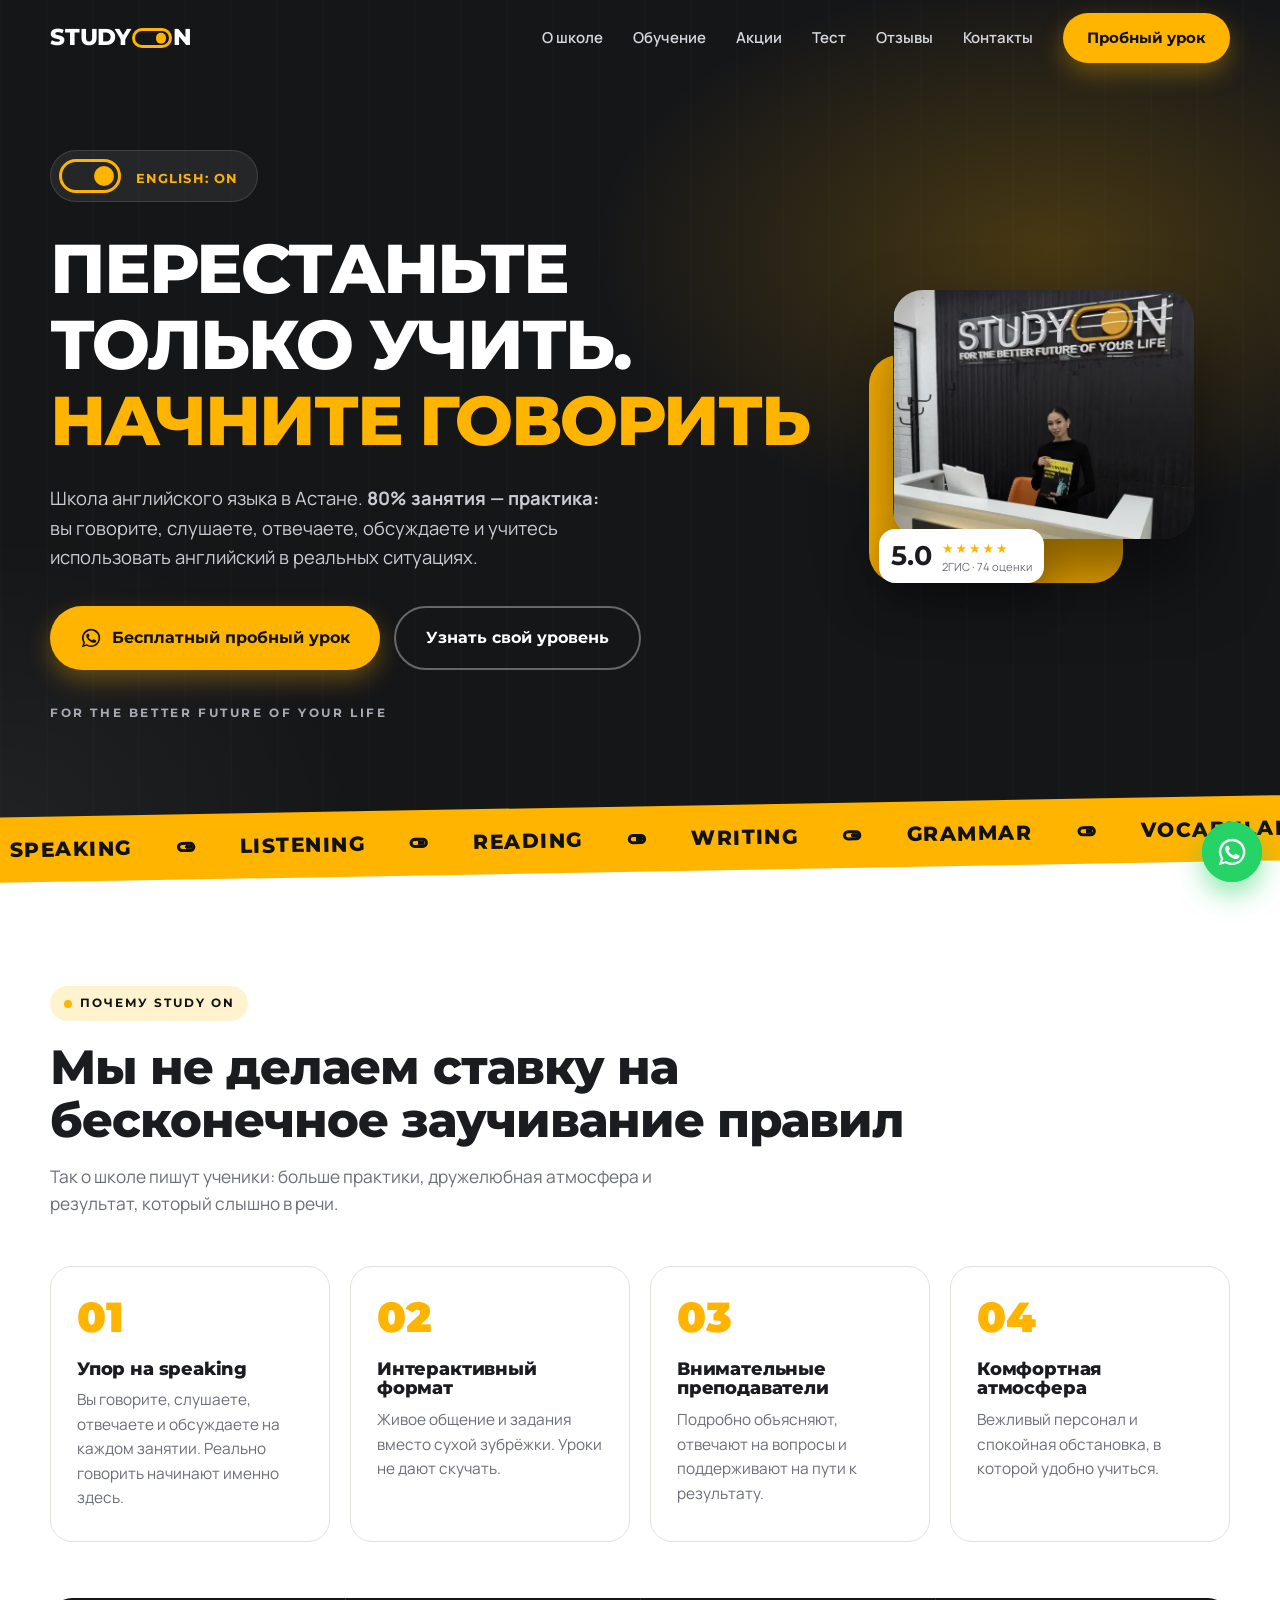
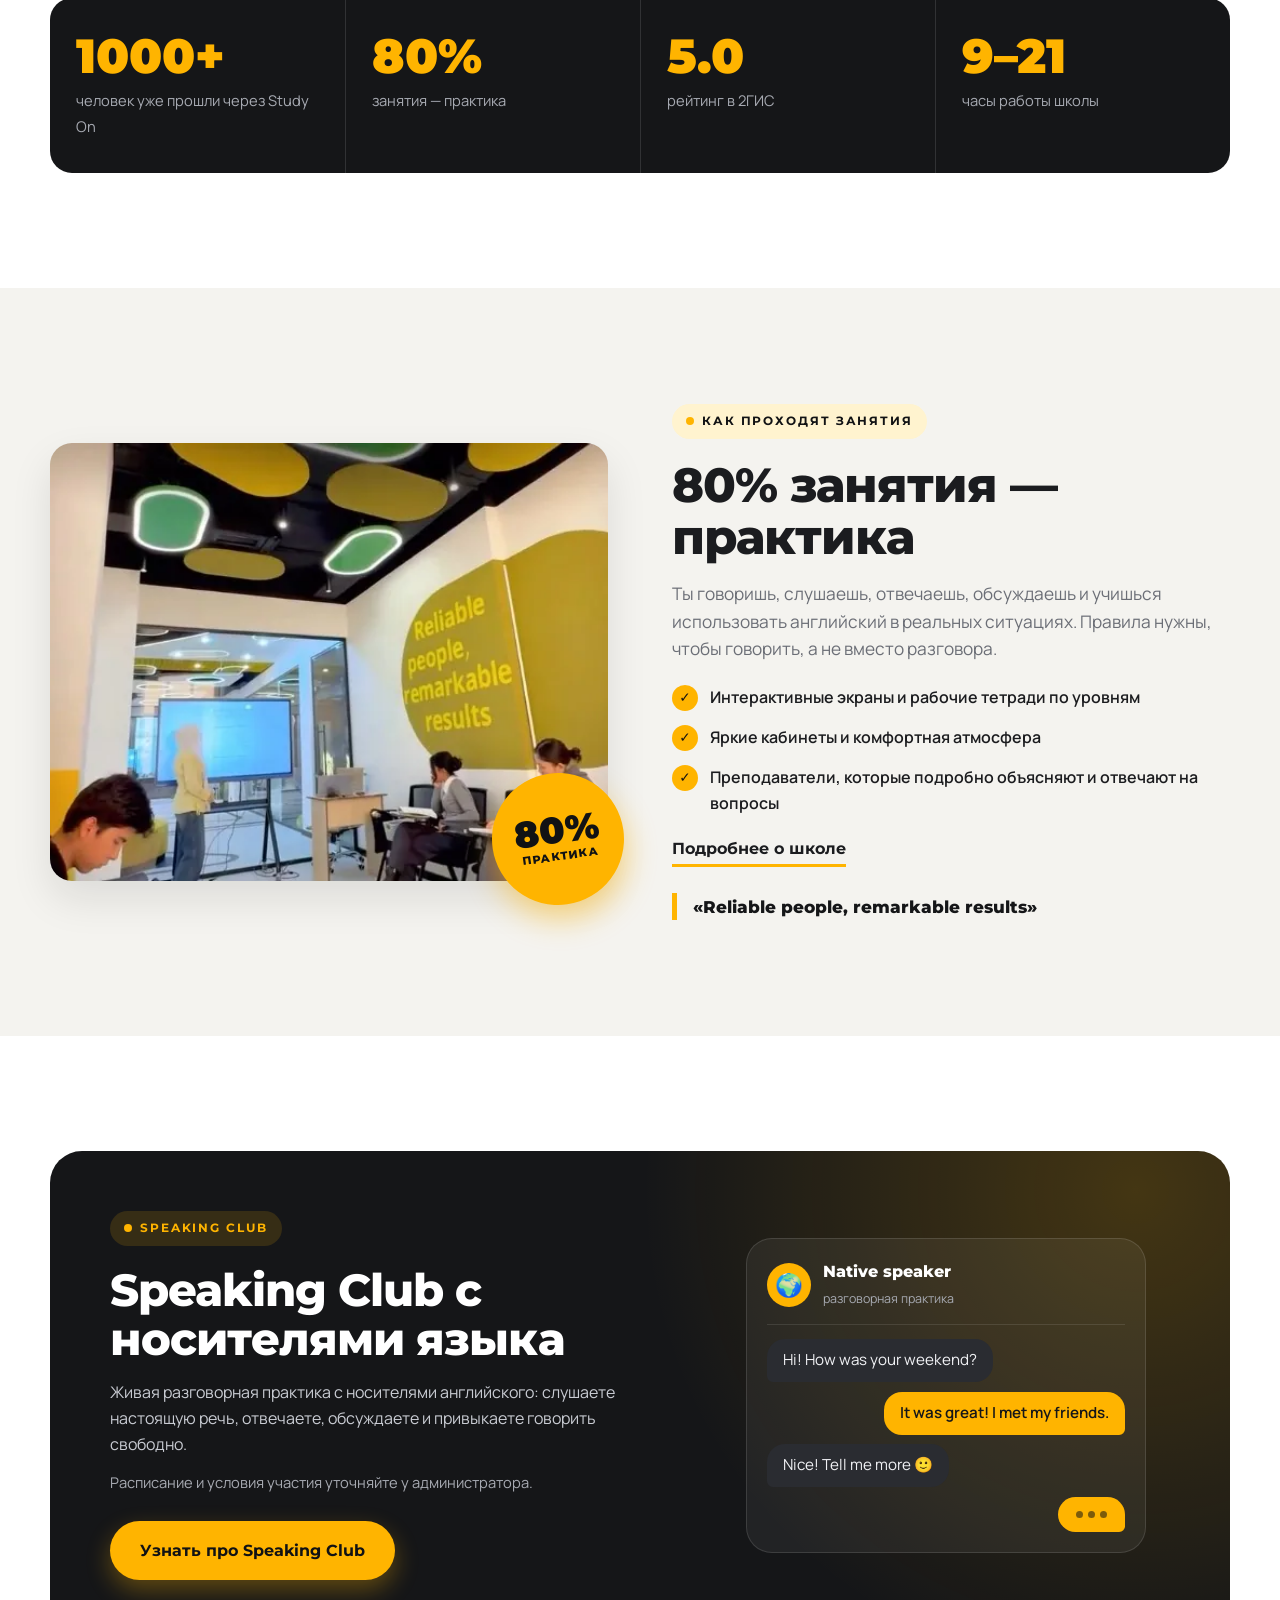
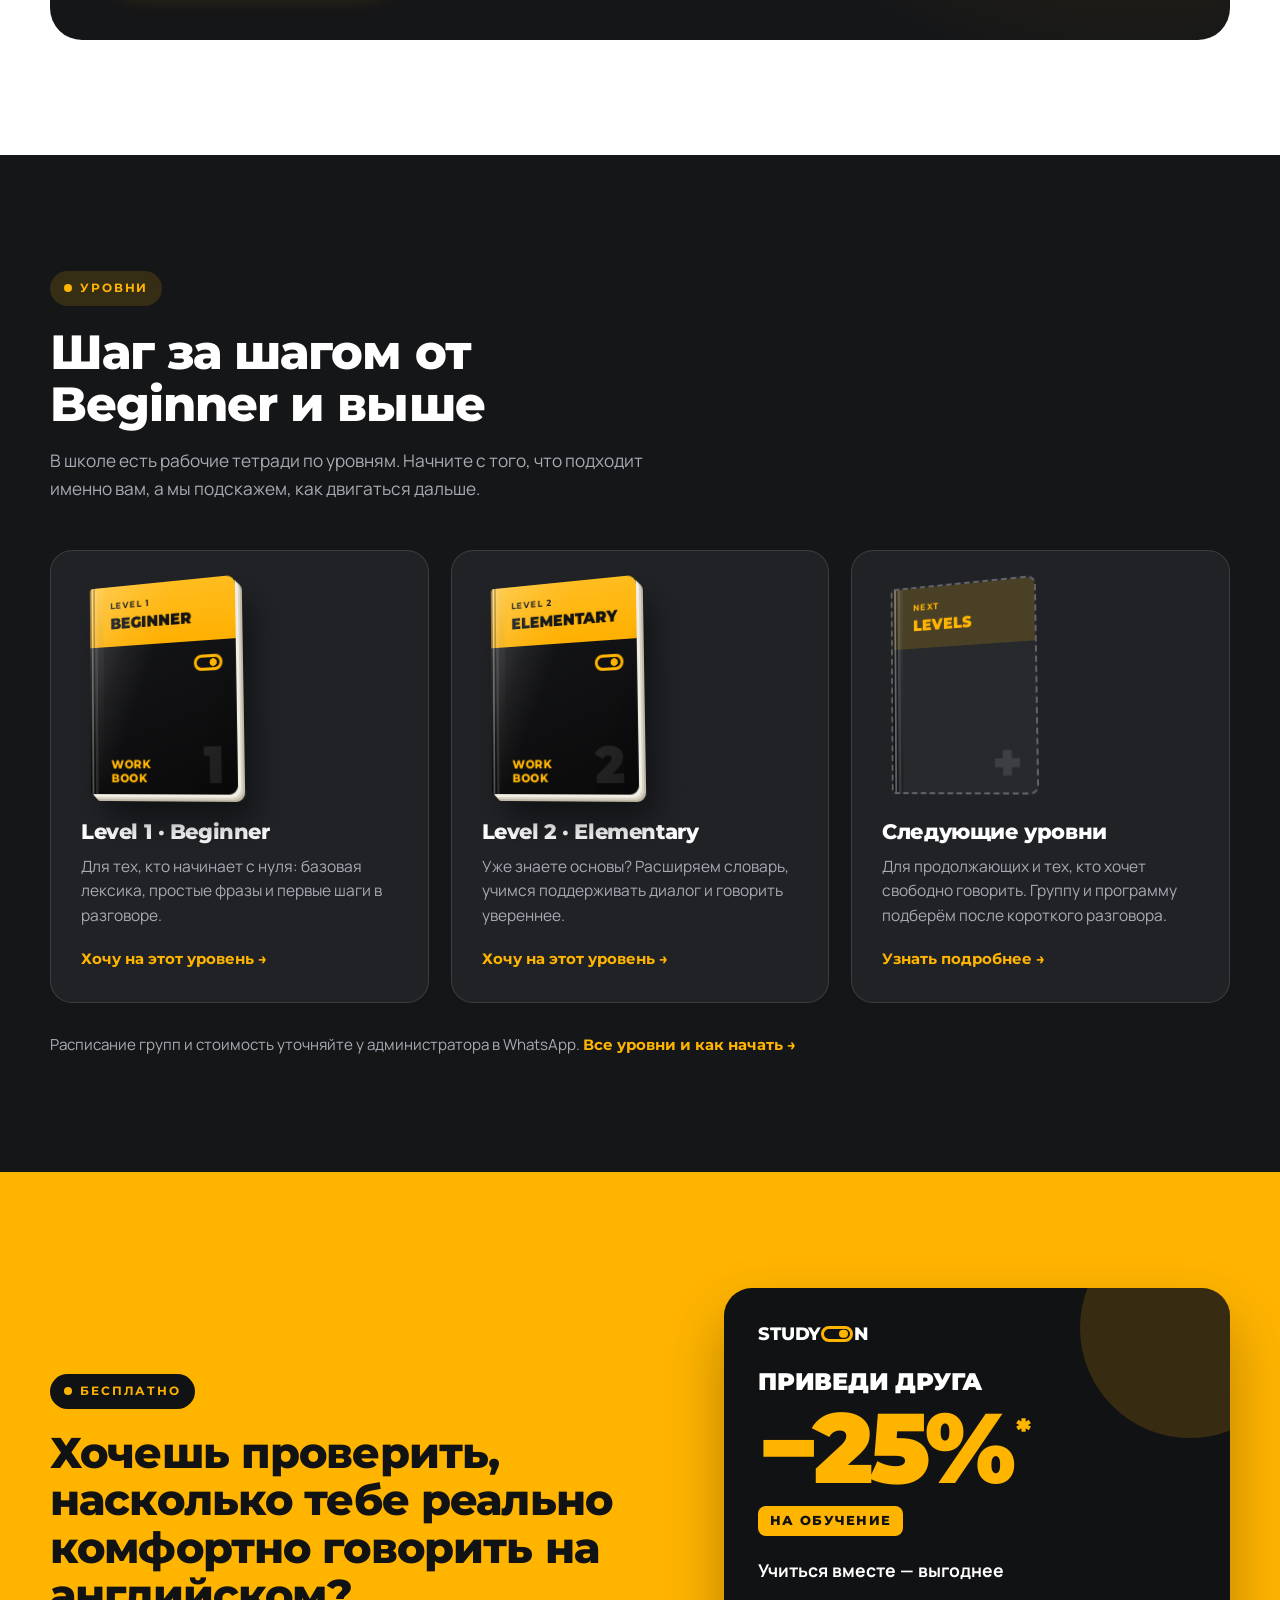
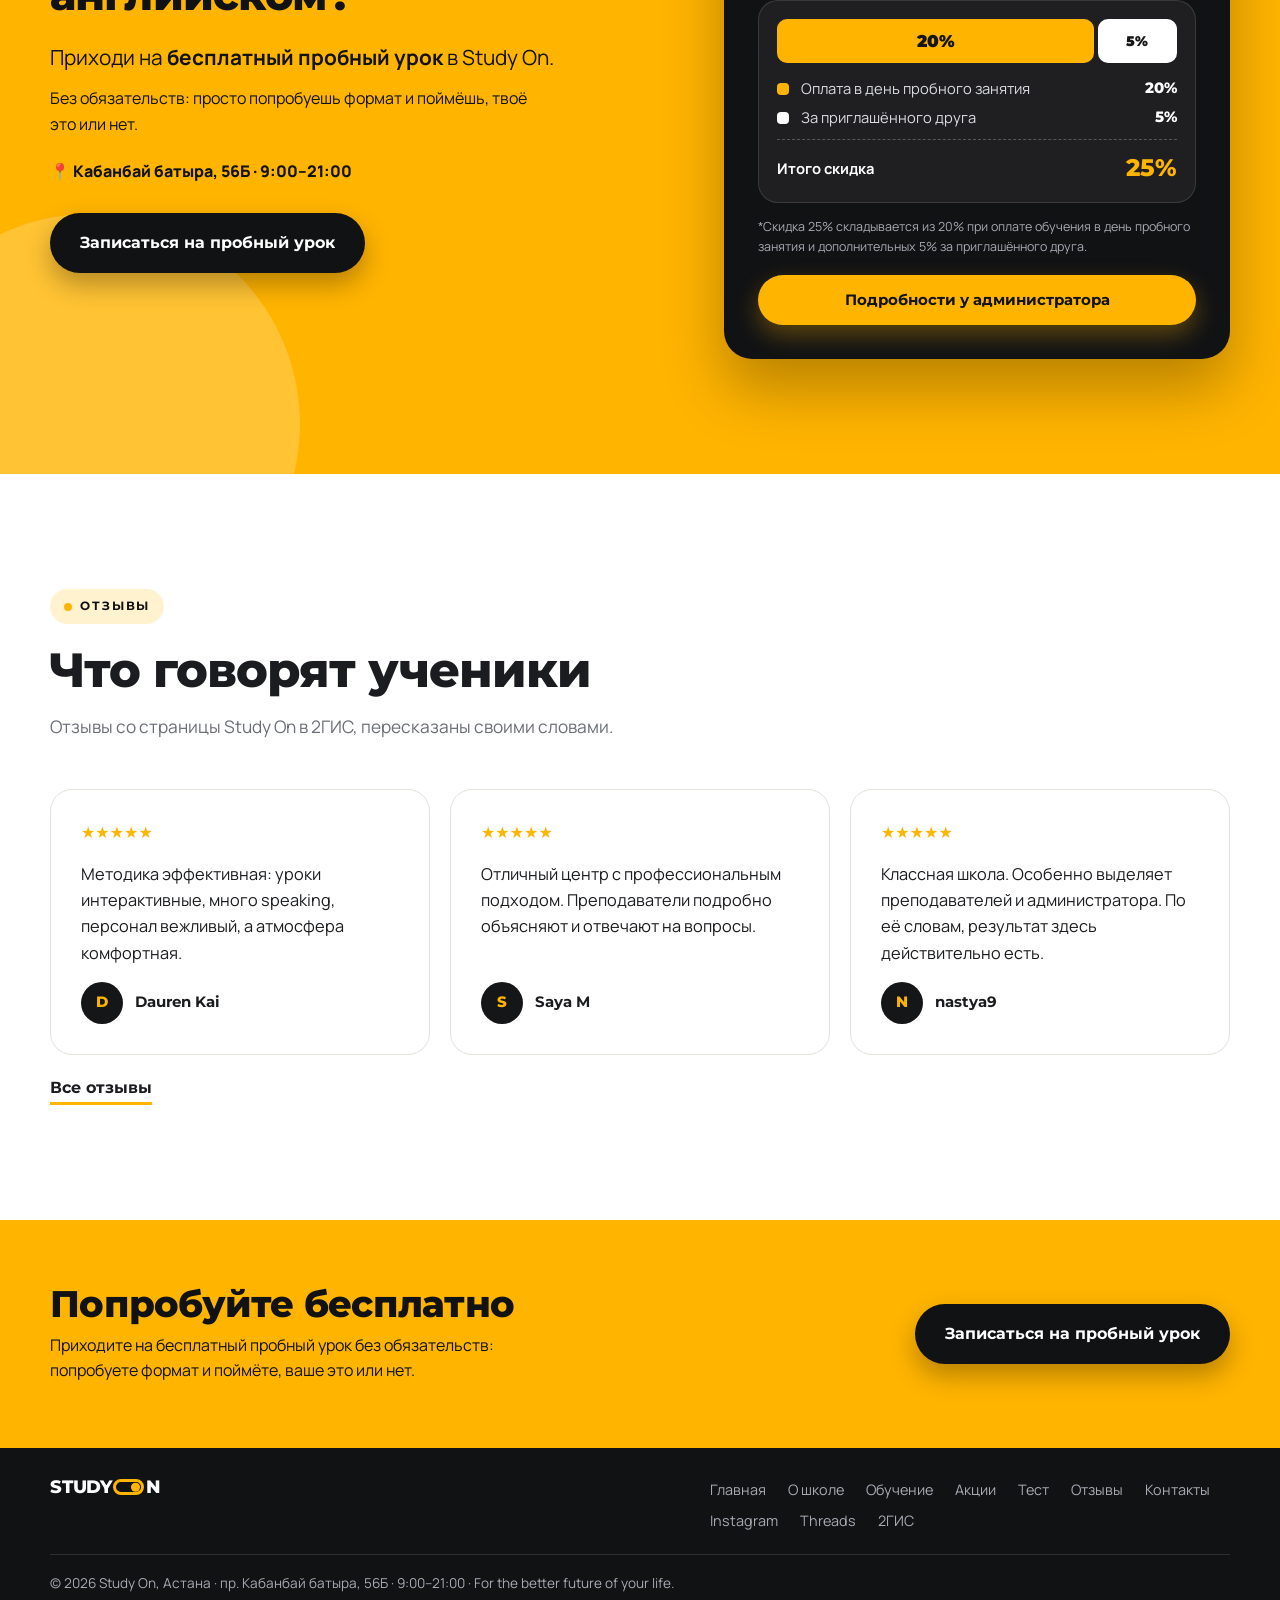
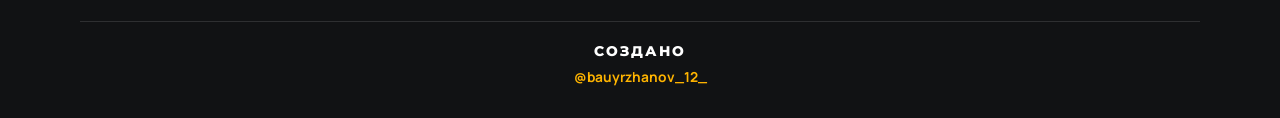
==== commit a95aa092: "Переделаны плашки на фото, Speaking Club (диалог) и расчёт скидки 20%+5%=25% Co-Authored-By: Claude " ====
--- a/index.html
+++ b/index.html
@@ -18,7 +18,7 @@
 <link rel="preconnect" href="https://fonts.googleapis.com">
 <link rel="preconnect" href="https://fonts.gstatic.com" crossorigin>
 <link href="https://fonts.googleapis.com/css2?family=Manrope:wght@400;600;700&family=Montserrat:wght@700;800;900&display=swap" rel="stylesheet">
-<link rel="stylesheet" href="css/style.css?v=20261107a">
+<link rel="stylesheet" href="css/style.css?v=20261107c">
 <script>document.documentElement.classList.add('js');</script>
 <script type="application/ld+json">
 {
@@ -88,8 +88,10 @@
       <div class="photo-frame">
         <picture><source srcset="assets/img/reception.webp" type="image/webp"><img src="assets/img/reception.jpg" width="623" height="516" alt="Ресепшн школы Study On: администратор с рабочей тетрадью Beginner" fetchpriority="high"></picture>
       </div>
-      <div class="chip chip-rating"><span class="stars">★★★★★</span><b>5.0</b><small>в 2ГИС · 74 оценки</small></div>
-      <div class="chip chip-book"><span class="mini-book"><i>LEVEL 1</i><b>Beginner</b></span><small>Рабочие тетради<br>по уровням</small></div>
+      <div class="hero-chips">
+        <div class="chip chip-rating"><b>5.0</b><div><span class="stars">★★★★★</span><small>2ГИС · 74 оценки</small></div></div>
+        <div class="chip chip-book"><span class="mini-book"><i>LEVEL 1</i><b>Beginner</b></span><small>Рабочие тетради<br>по уровням</small></div>
+      </div>
     </div>
   </div>
 </section>
@@ -153,7 +155,13 @@
         <p class="club-note">Расписание и условия участия уточняйте у администратора.</p>
         <a class="btn btn-y btn-lg" data-wa data-topic="Speaking Club с носителями" href="contacts">Узнать про Speaking Club</a>
       </div>
-      <div class="club-badge" aria-hidden="true"><span>🌍</span><b>Native<br>speakers</b></div>
+      <div class="club-chat" aria-hidden="true">
+        <div class="cc-head"><span class="cc-av">🌍</span><div><b>Native speaker</b><small>разговорная практика</small></div></div>
+        <p class="cc-b l">Hi! How was your weekend?</p>
+        <p class="cc-b r">It was great! I met my friends.</p>
+        <p class="cc-b l">Nice! Tell me more 🙂</p>
+        <p class="cc-b r typing"><i></i><i></i><i></i></p>
+      </div>
     </div>
   </div>
 </section>
@@ -211,12 +219,13 @@
       <p class="promo-big"><span>−25%</span><sup>*</sup></p>
       <p class="promo-sub">на обучение</p>
       <p class="promo-slogan">Учиться вместе — выгоднее</p>
-      <div class="promo-eq">
-        <div><b>20%</b><small>оплата в день пробного занятия</small></div>
-        <span>+</span>
-        <div><b>5%</b><small>за приглашённого друга</small></div>
-        <span>=</span>
-        <div class="sum"><b>25%</b></div>
+      <div class="promo-calc">
+        <div class="pc-bar" aria-hidden="true"><i class="a">20%</i><i class="b">5%</i></div>
+        <ul class="pc-list">
+          <li><span class="dot a"></span><span>Оплата в день пробного занятия</span><b>20%</b></li>
+          <li><span class="dot b"></span><span>За приглашённого друга</span><b>5%</b></li>
+          <li class="pc-sum"><span>Итого скидка</span><b>25%</b></li>
+        </ul>
       </div>
       <p class="promo-fn">*Скидка 25% складывается из 20% при оплате обучения в день пробного занятия и дополнительных 5% за приглашённого друга.</p>
       <a class="btn btn-y promo-btn" data-wa data-topic="акция «Приведи друга» −25%" href="contacts">Подробности у администратора</a>
@@ -267,6 +276,6 @@
   <symbol id="i-wa" viewBox="0 0 24 24"><path fill="currentColor" d="M12.04 2a9.9 9.9 0 0 0-8.4 15.1L2 22l5.03-1.6A9.9 9.9 0 1 0 12.04 2Zm0 18.1c-1.5 0-2.9-.4-4.1-1.1l-.3-.2-3 .9.9-2.9-.2-.3a8.1 8.1 0 1 1 6.7 3.6Zm4.5-6c-.2-.1-1.4-.7-1.6-.8-.2-.1-.4-.1-.6.1l-.8 1c-.1.2-.3.2-.5.1-1.6-.8-2.600-1.400-3.600-3.100-.3-.5.3-.5.8-1.500.1-.2 0-.3 0-.5l-.7-1.700c-.2-.5-.4-.4-.6-.4h-.5c-.2 0-.5.1-.7.300-.2.300-.9.900-.9 2.200 0 1.300.9 2.500 1.100 2.700.1.200 1.900 3 4.700 4.100 1.700.7 2.400.8 3.200.6.500-.1 1.500-.6 1.700-1.200.2-.6.2-1.100.2-1.200-.1-.1-.3-.2-.6-.3Z"/></symbol>
 </svg>
 
-<script src="js/main.js?v=20261107a" defer></script>
+<script src="js/main.js?v=20261107c" defer></script>
 </body>
 </html>
--- a/css/style.css
+++ b/css/style.css
@@ -724,3 +724,106 @@
 a.logo{cursor:pointer;-webkit-tap-highlight-color:transparent}
 a.logo.flip .sw i{animation:logoFlip 1s cubic-bezier(.4,0,.2,1)}
 @keyframes logoFlip{0%{right:.1em}35%,60%{right:calc(100% - .56em)}100%{right:.1em}}
+
+/* ==========================================================
+   Рабочие тетради: объёмные книжки (корешок, срез страниц, блик, эмблема)
+   ========================================================== */
+.book{width:160px;border-radius:4px 9px 9px 4px;background:linear-gradient(160deg,#17181a,#0a0a0b);
+  transform:perspective(900px) rotateY(-24deg) rotateX(3deg) rotate(-2deg);transform-origin:50% 60%;
+  box-shadow:3px 3px 0 #f1eee4,5px 5px 0 #d9d4c5,7px 7px 0 #bfb9a6,-1px 0 0 rgba(255,255,255,.08) inset,
+             16px 26px 34px rgba(0,0,0,.5);
+  transition:transform .5s var(--ease),box-shadow .5s var(--ease)}
+.level:hover .book{transform:perspective(900px) rotateY(-9deg) rotateX(2deg) translateY(-8px) scale(1.03)}
+.book::before{width:16px;background:
+  linear-gradient(90deg,rgba(0,0,0,.5) 0 2px,rgba(255,255,255,.28) 2px 4px,rgba(0,0,0,.28) 4px 6px,rgba(255,255,255,.1) 6px 9px,transparent 9px),
+  linear-gradient(180deg,rgba(255,255,255,.06),rgba(0,0,0,.2))}
+.book::after{content:"";position:absolute;inset:0;pointer-events:none;border-radius:inherit;
+  background:linear-gradient(112deg,rgba(255,255,255,.22) 0%,rgba(255,255,255,.05) 28%,transparent 42%,transparent 72%,rgba(0,0,0,.28) 100%)}
+.book-top{padding:13px 12px 14px 24px;background:linear-gradient(180deg,#ffbd1f,#ffb000)}
+.book-top span{letter-spacing:.16em}
+.book-top b{font-size:1rem}
+.book-body{position:relative;padding:12px 14px 12px 24px}
+.book-body::before{content:"";position:absolute;right:14px;top:14px;width:30px;height:16px;border:3px solid var(--y);border-radius:99px;
+  background:radial-gradient(circle at 72% 50%,var(--y) 0 3.5px,transparent 4px)}
+.book-body em{font-size:.72rem;letter-spacing:.06em;line-height:1.2}
+.book-body i{font-size:3.2rem;color:rgba(255,255,255,.1)}
+.book-ghost{background:rgba(255,255,255,.03);box-shadow:none;border:2px dashed rgba(255,255,255,.28)}
+.book-ghost::after,.book-ghost .book-body::before{display:none}
+.book-ghost::before{width:12px}
+@media(max-width:560px){.book{width:140px}}
+
+/* ==========================================================
+   Переделка: плашки на фото, Speaking Club, расчёт скидки
+   ========================================================== */
+/* --- главный экран: две плашки в ряд под фото, без налезания --- */
+.hero-visual{padding:0 0 44px 24px}
+.hero-chips{position:absolute;left:0;right:0;bottom:0;display:flex;justify-content:space-between;align-items:flex-end;gap:12px;padding:0 16px}
+.hero-chips .chip{position:static;animation:none;padding:10px 16px;gap:12px;flex-direction:row;align-items:center;border-radius:16px}
+.hero-chips .chip-rating b{font-size:1.9rem}
+.hero-chips .chip-rating small{margin-top:2px}
+.hero-chips .chip-rating .stars{font-size:.8rem;letter-spacing:2px;display:block}
+.hero-chips .mini-book{width:36px;border-radius:5px}
+.hero-chips .mini-book i{font-size:.4rem;padding:4px 0 0}
+.hero-chips .mini-book b{font-size:.5rem;padding:0 0 4px}
+.hero-chips .mini-book::after{height:16px}
+@media(max-width:640px){
+  .hero-visual{padding:0 0 40px 14px}
+  .hero-chips{padding:0 10px}
+  .hero-chips .chip-book{display:none}
+  .hero-chips .chip-rating{padding:9px 14px}
+  .hero-chips .chip-rating b{font-size:1.6rem}
+}
+
+/* --- Speaking Club: диалог вместо круга --- */
+.club{grid-template-columns:1.1fr .9fr;gap:clamp(28px,5vw,64px);
+  background:radial-gradient(circle at 92% 8%,rgba(255,180,0,.2),transparent 42%),var(--ink)}
+.club::before{display:none}
+.club-badge{display:none!important}
+.club-chat{display:grid;gap:10px;padding:20px;border-radius:26px;background:rgba(255,255,255,.06);border:1px solid rgba(255,255,255,.12);max-width:400px;width:100%;justify-self:center}
+.cc-head{display:flex;align-items:center;gap:12px;padding-bottom:14px;margin-bottom:4px;border-bottom:1px solid rgba(255,255,255,.1)}
+.cc-av{width:44px;height:44px;border-radius:50%;background:var(--y);display:grid;place-items:center;font-size:1.4rem}
+.cc-head b{display:block;font-family:var(--head);font-weight:800;color:#fff;font-size:1rem}
+.cc-head small{color:var(--muted-d);font-size:.78rem}
+.club .cc-b{margin:0;max-width:82%;padding:11px 16px;border-radius:18px;font-size:.95rem;line-height:1.35}
+.club .cc-b.l{justify-self:start;background:#2a2c31;color:#f1f2f5;border-bottom-left-radius:6px}
+.club .cc-b.r{justify-self:end;background:var(--y);color:var(--ink);font-weight:600;border-bottom-right-radius:6px}
+.cc-b.typing{display:flex;gap:5px;padding:14px 18px}
+.cc-b.typing i{width:7px;height:7px;border-radius:50%;background:rgba(17,18,20,.55);animation:ccDot 1.2s infinite ease-in-out}
+.cc-b.typing i:nth-child(2){animation-delay:.18s}
+.cc-b.typing i:nth-child(3){animation-delay:.36s}
+@keyframes ccDot{0%,60%,100%{transform:none;opacity:.5}30%{transform:translateY(-4px);opacity:1}}
+.js .club.in .cc-b{animation:ccIn .5s var(--ease) both}
+.js .club.in .cc-b:nth-of-type(1){animation-delay:.3s}
+.js .club.in .cc-b:nth-of-type(2){animation-delay:.9s}
+.js .club.in .cc-b:nth-of-type(3){animation-delay:1.5s}
+.js .club.in .cc-b:nth-of-type(4){animation-delay:2.1s}
+.js .club:not(.in) .cc-b{opacity:0}
+@keyframes ccIn{from{opacity:0;transform:translateY(10px) scale(.96)}to{opacity:1;transform:none}}
+@media(max-width:900px){.club{grid-template-columns:1fr}.club-chat{justify-self:stretch;max-width:none}}
+@media(prefers-reduced-motion:reduce){.js .club .cc-b{animation:none;opacity:1}}
+
+/* --- акция: аккуратный расчёт скидки --- */
+.promo-calc{background:rgba(255,255,255,.06);border:1px solid rgba(255,255,255,.12);border-radius:20px;padding:18px;margin-bottom:14px}
+.pc-bar{display:flex;gap:4px;height:44px;margin-bottom:16px}
+.pc-bar i{display:grid;place-items:center;font-style:normal;font-family:var(--head);font-weight:900;font-size:1.05rem;border-radius:10px}
+.pc-bar .a{flex:20;background:var(--y);color:var(--ink)}
+.pc-bar .b{flex:5;background:#fff;color:var(--ink);font-size:.9rem}
+.pc-list{list-style:none;margin:0;padding:0;display:grid;gap:10px}
+.pc-list li{display:grid;grid-template-columns:12px 1fr auto;align-items:center;gap:12px;font-size:.92rem;color:#d9dbe1;line-height:1.3}
+.pc-list .dot{width:12px;height:12px;border-radius:4px}
+.pc-list .dot.a{background:var(--y)}
+.pc-list .dot.b{background:#fff}
+.pc-list b{font-family:var(--head);font-weight:800;color:#fff}
+.pc-list .pc-sum{grid-template-columns:1fr auto;padding-top:12px;margin-top:2px;border-top:1px dashed rgba(255,255,255,.25);color:#fff;font-weight:700}
+.pc-list .pc-sum b{font-size:1.5rem;color:var(--y)}
+/* плашки на фото: компактнее, чтобы помещались в ряд */
+.hero-chips{padding:0 10px;gap:10px}
+.hero-chips .chip{padding:9px 12px;gap:10px}
+.hero-chips .chip small{font-size:.7rem;line-height:1.25;white-space:nowrap}
+.hero-chips .chip-rating b{font-size:1.7rem}
+.hero-chips .mini-book{width:46px}
+.hero-chips .mini-book i{font-size:.34rem;letter-spacing:.04em;padding:4px 0 0}
+.hero-chips .mini-book b{font-size:.44rem;padding:0 0 4px}
+/* если фото узкое, вторая плашка скрывается, чтобы не выходить за край */
+.hero-visual{container-type:inline-size}
+@container (max-width:365px){.hero-chips .chip-book{display:none}}
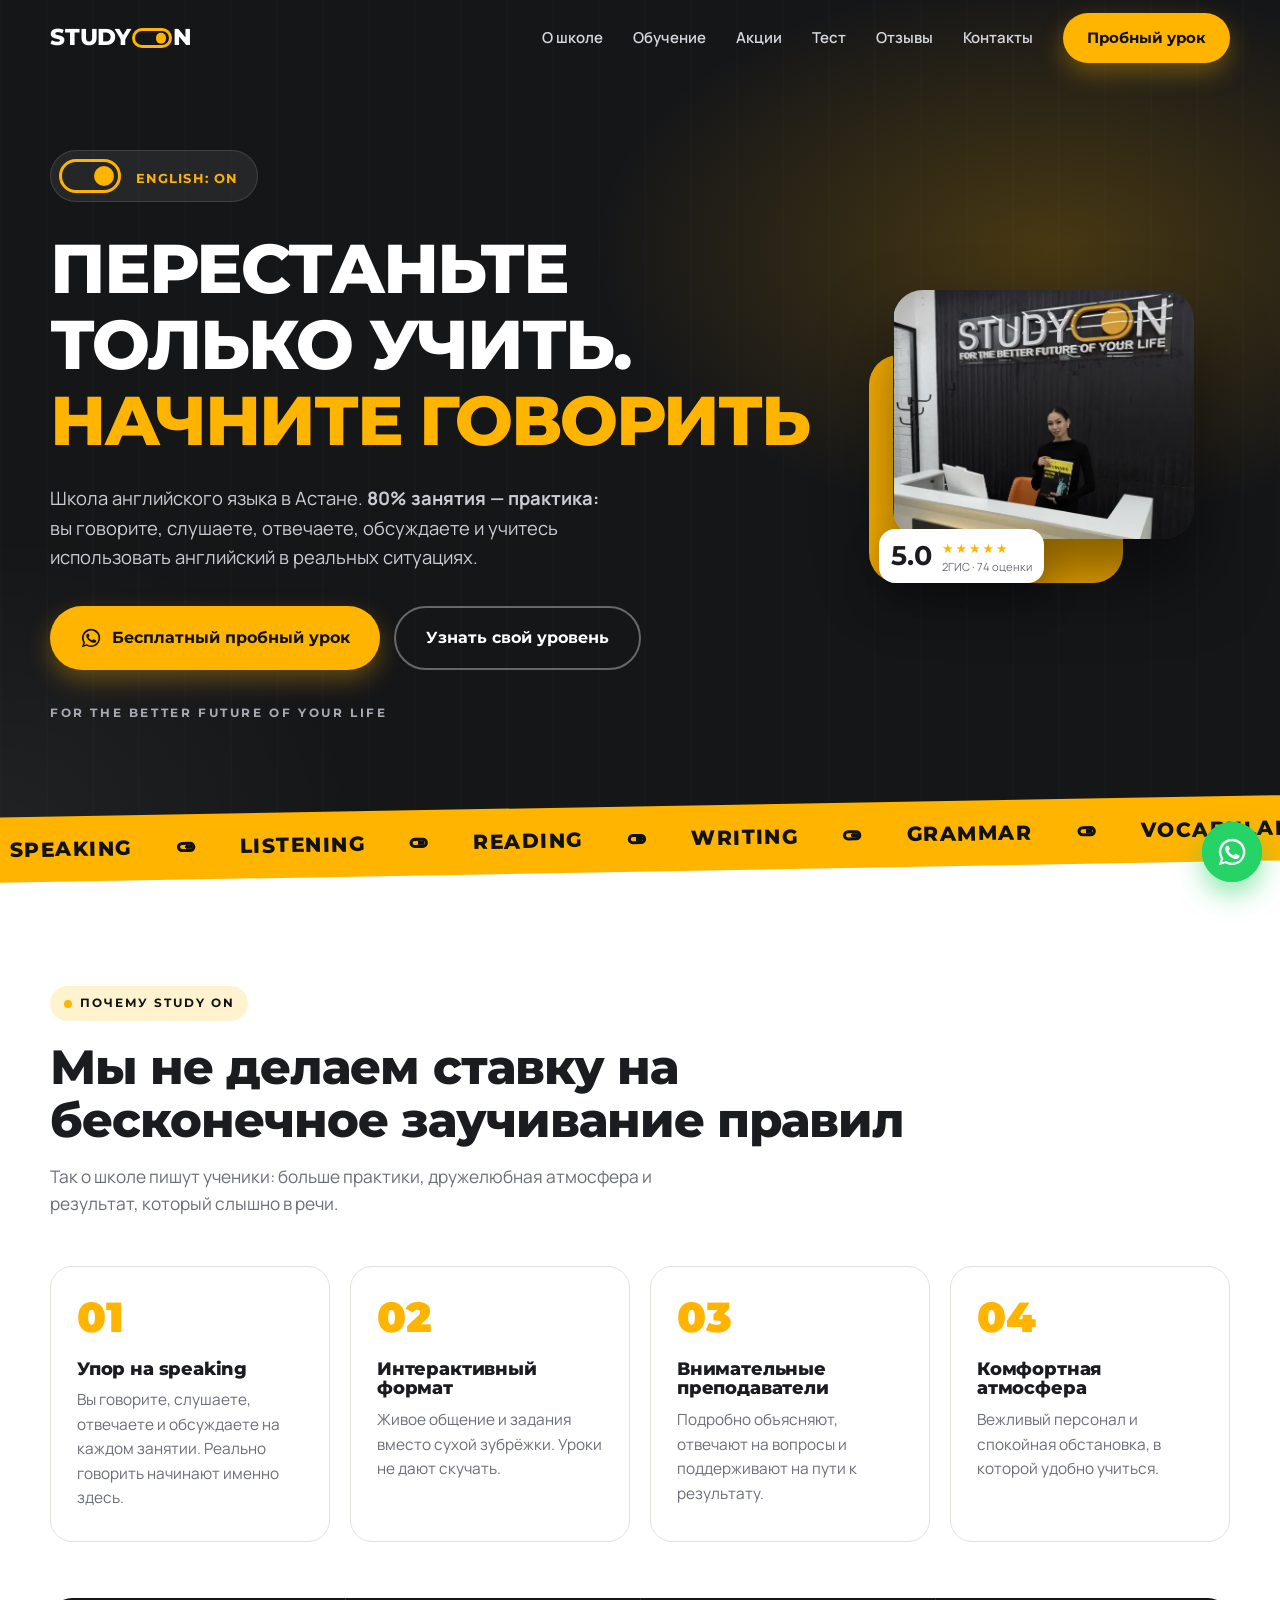
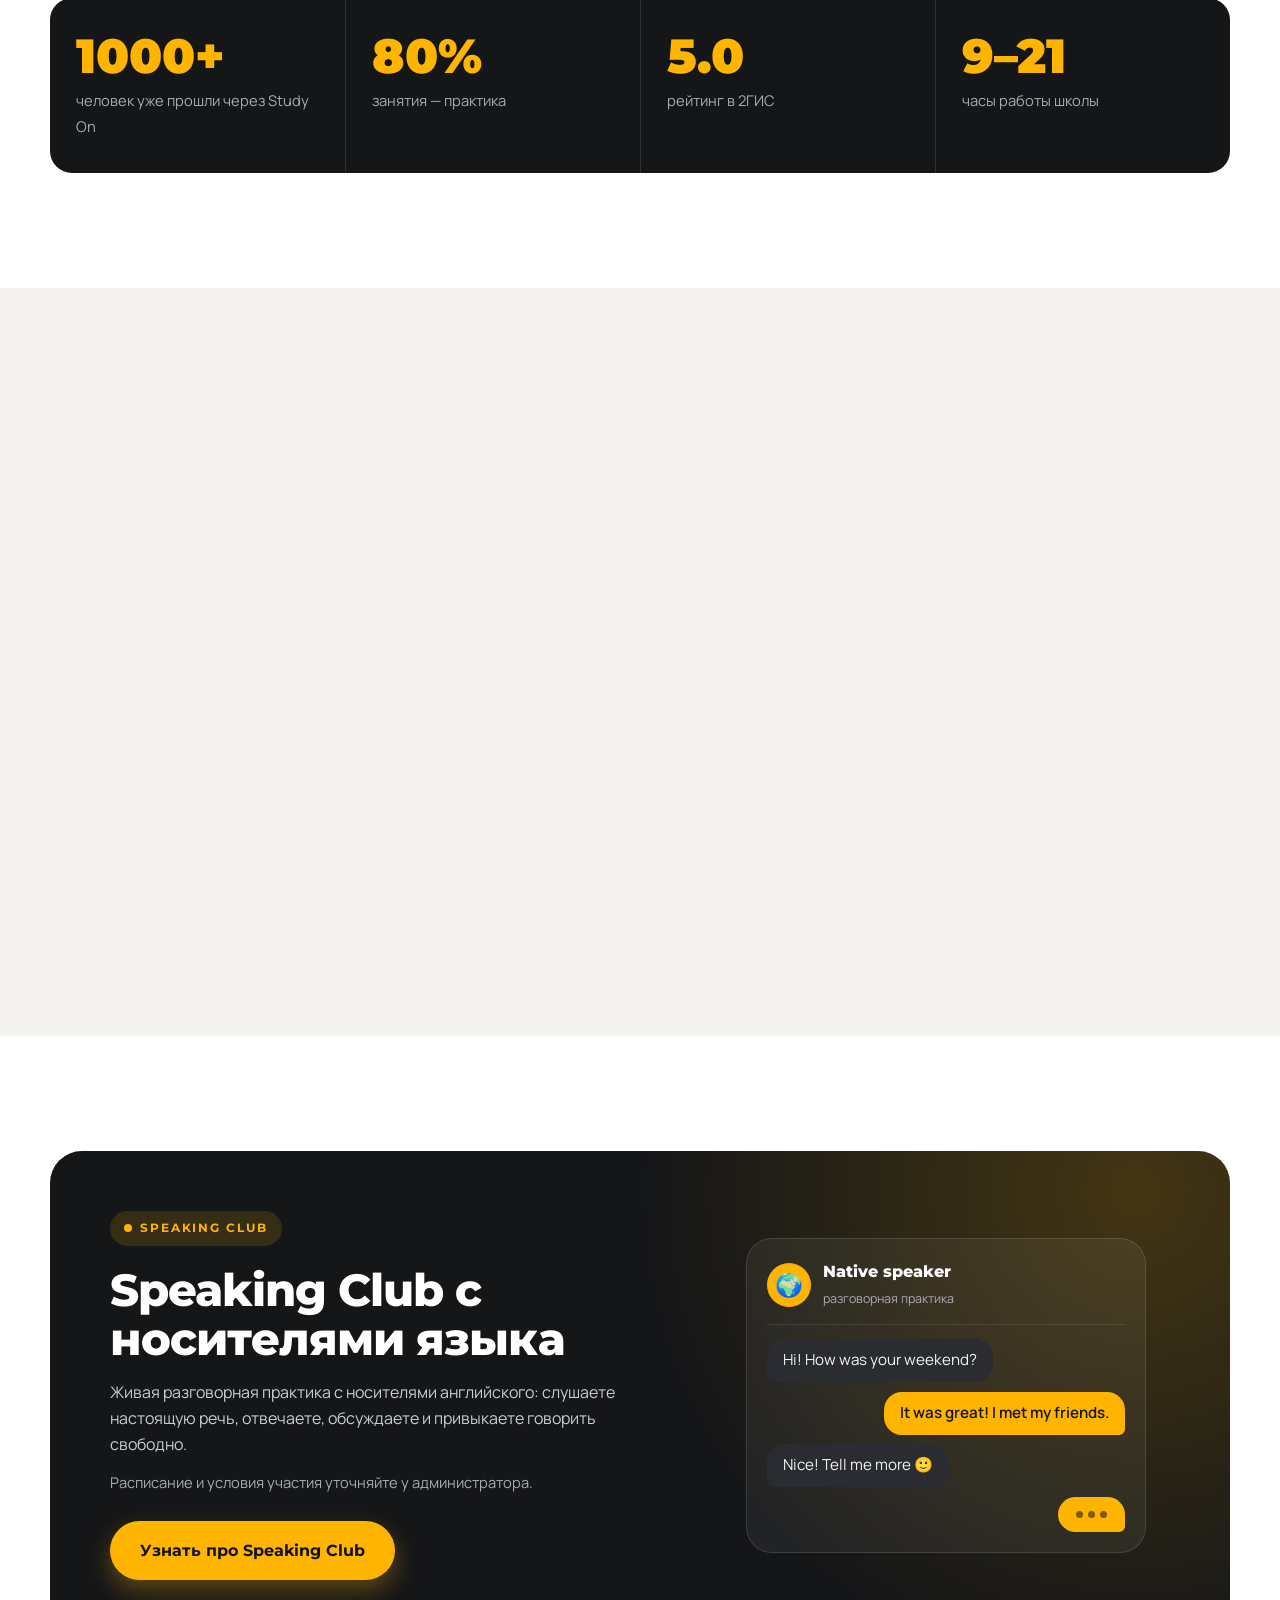
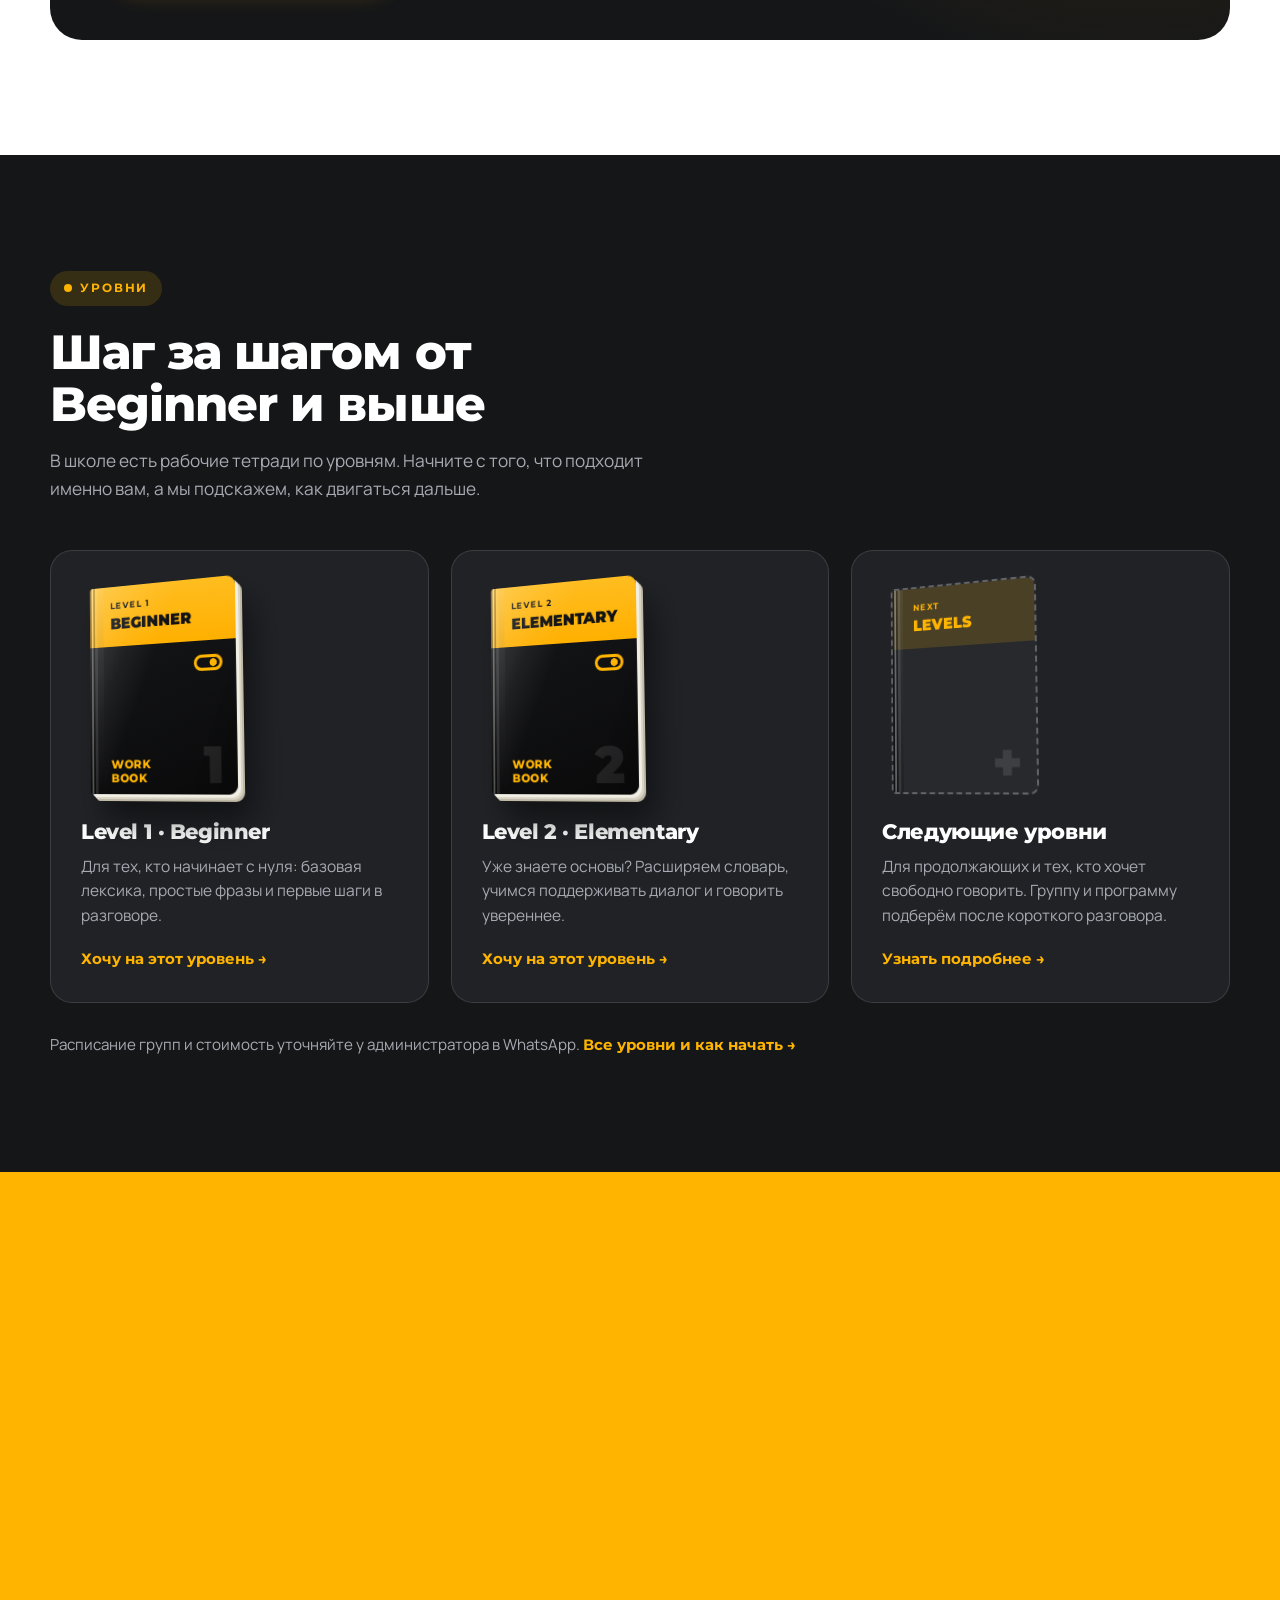
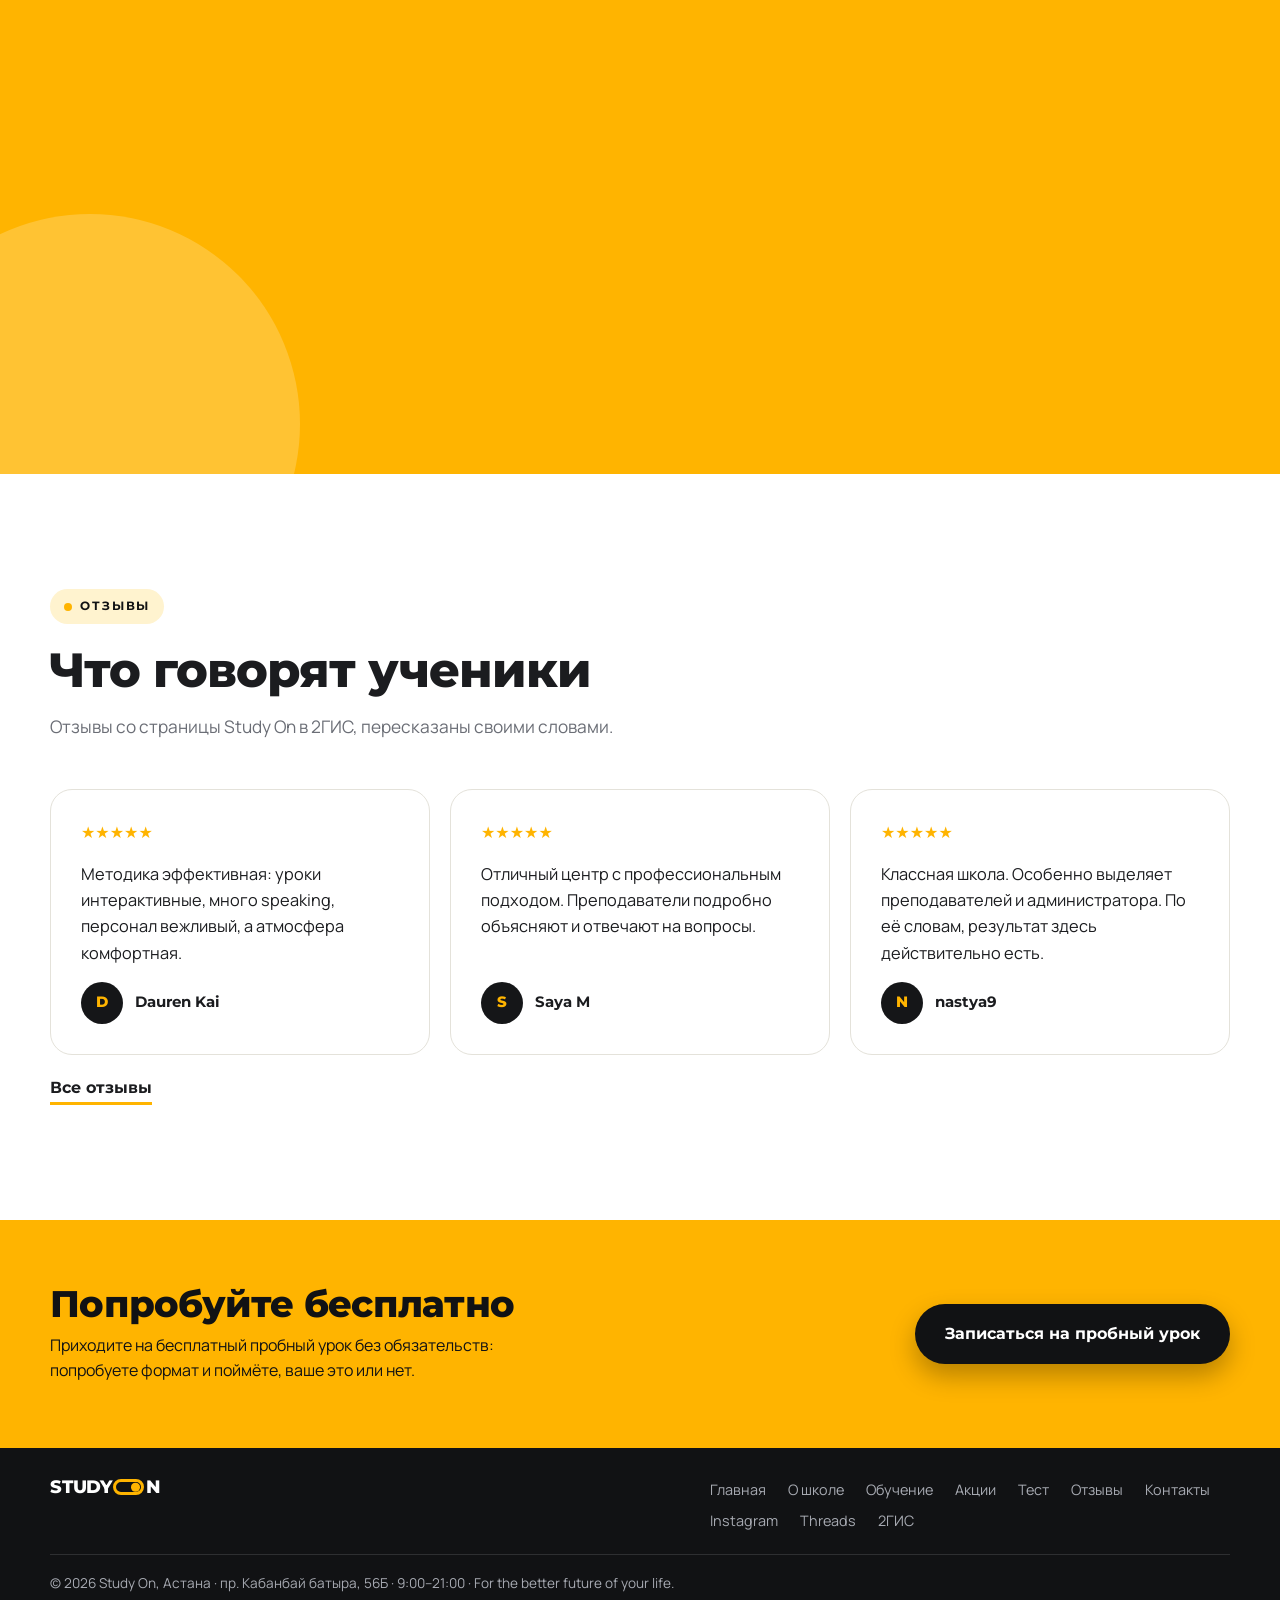
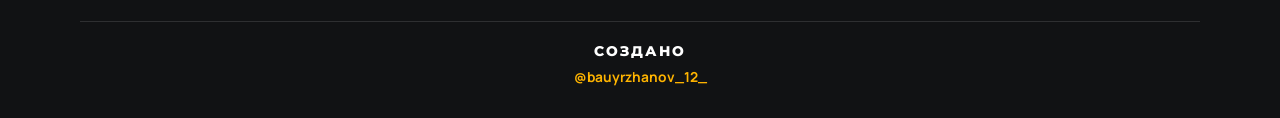
==== commit dfaffed7: "Логотип: щелчок переключателя, затем переход на главную (на главной: плавно наверх) Co-Authored-By: " ====
--- a/index.html
+++ b/index.html
@@ -18,7 +18,7 @@
 <link rel="preconnect" href="https://fonts.googleapis.com">
 <link rel="preconnect" href="https://fonts.gstatic.com" crossorigin>
 <link href="https://fonts.googleapis.com/css2?family=Manrope:wght@400;600;700&family=Montserrat:wght@700;800;900&display=swap" rel="stylesheet">
-<link rel="stylesheet" href="css/style.css?v=20261107c">
+<link rel="stylesheet" href="css/style.css?v=20261107e">
 <script>document.documentElement.classList.add('js');</script>
 <script type="application/ld+json">
 {
@@ -262,7 +262,7 @@
 
 <footer class="site-footer">
   <div class="wrap foot">
-    <a class="logo logo-sm" href="./" aria-label="Study On"><span>STUDY</span><span class="sw" aria-hidden="true"><i></i></span><span>N</span></a>
+    <span class="logo logo-sm" role="img" aria-label="Study On"><span>STUDY</span><span class="sw" aria-hidden="true"><i></i></span><span>N</span></span>
     <nav class="foot-nav" aria-label="Страницы сайта"><a href="./">Главная</a><a href="about">О школе</a><a href="courses">Обучение</a><a href="trial">Акции</a><a href="test">Тест</a><a href="reviews">Отзывы</a><a href="contacts">Контакты</a><a href="https://instagram.com/study_on_astana" target="_blank" rel="noopener">Instagram</a><a href="https://www.threads.com/@study_on_astana" target="_blank" rel="noopener">Threads</a><a href="https://2gis.kz/astana/firm/70000001118203373" target="_blank" rel="noopener">2ГИС</a></nav>
     <p class="foot-copy">© <span id="year"></span> Study On, Астана · пр. Кабанбай батыра, 56Б · 9:00–21:00 · For the better future of your life.</p>
   </div>
@@ -276,6 +276,6 @@
   <symbol id="i-wa" viewBox="0 0 24 24"><path fill="currentColor" d="M12.04 2a9.9 9.9 0 0 0-8.4 15.1L2 22l5.03-1.6A9.9 9.9 0 1 0 12.04 2Zm0 18.1c-1.5 0-2.9-.4-4.1-1.1l-.3-.2-3 .9.9-2.9-.2-.3a8.1 8.1 0 1 1 6.7 3.6Zm4.5-6c-.2-.1-1.4-.7-1.6-.8-.2-.1-.4-.1-.6.1l-.8 1c-.1.2-.3.2-.5.1-1.6-.8-2.600-1.400-3.600-3.100-.3-.5.3-.5.8-1.500.1-.2 0-.3 0-.5l-.7-1.700c-.2-.5-.4-.4-.6-.4h-.5c-.2 0-.5.1-.7.300-.2.300-.9.900-.9 2.200 0 1.300.9 2.500 1.100 2.700.1.200 1.900 3 4.700 4.100 1.700.7 2.400.8 3.200.6.500-.1 1.500-.6 1.700-1.200.2-.6.2-1.100.2-1.200-.1-.1-.3-.2-.6-.3Z"/></symbol>
 </svg>
 
-<script src="js/main.js?v=20261107c" defer></script>
+<script src="js/main.js?v=20261107e" defer></script>
 </body>
 </html>
--- a/css/style.css
+++ b/css/style.css
@@ -58,7 +58,6 @@
 .logo{display:inline-flex;align-items:center;font-family:var(--head);font-weight:800;font-size:1.45rem;letter-spacing:-.01em;color:#fff;line-height:1}
 .logo .sw{position:relative;display:inline-block;width:1.7em;height:.86em;margin:0 .06em;border:.17em solid var(--y);border-radius:999px;flex:none}
 .logo .sw i{position:absolute;top:50%;right:.1em;width:.46em;height:.46em;border-radius:50%;background:var(--y);transform:translateY(-50%);transition:right .5s var(--ease)}
-@media(hover:hover){.logo:hover .sw i{right:calc(100% - .56em)}}
 .logo-sm{font-size:1.15rem}
 
 /* ---------- header ---------- */
@@ -721,9 +720,13 @@
 .foot-made{display:flex;flex-direction:column;align-items:center;gap:4px}
 
 /* клик по логотипу: только анимация переключателя, без перехода */
-a.logo{cursor:pointer;-webkit-tap-highlight-color:transparent}
-a.logo.flip .sw i{animation:logoFlip 1s cubic-bezier(.4,0,.2,1)}
-@keyframes logoFlip{0%{right:.1em}35%,60%{right:calc(100% - .56em)}100%{right:.1em}}
+/* верхний логотип: переключатель щёлкает только по нажатию */
+.site-header a.logo{cursor:pointer;-webkit-tap-highlight-color:transparent}
+.site-header a.logo.flip .sw i{animation:logoFlip .9s both}
+@keyframes logoFlip{
+  0%{transform:translate(0,-50%);animation-timing-function:cubic-bezier(.5,0,.2,1)}
+  35%,60%{transform:translate(-.7em,-50%);animation-timing-function:cubic-bezier(.5,0,.2,1)}
+  100%{transform:translate(0,-50%)}}
 
 /* ==========================================================
    Рабочие тетради: объёмные книжки (корешок, срез страниц, блик, эмблема)
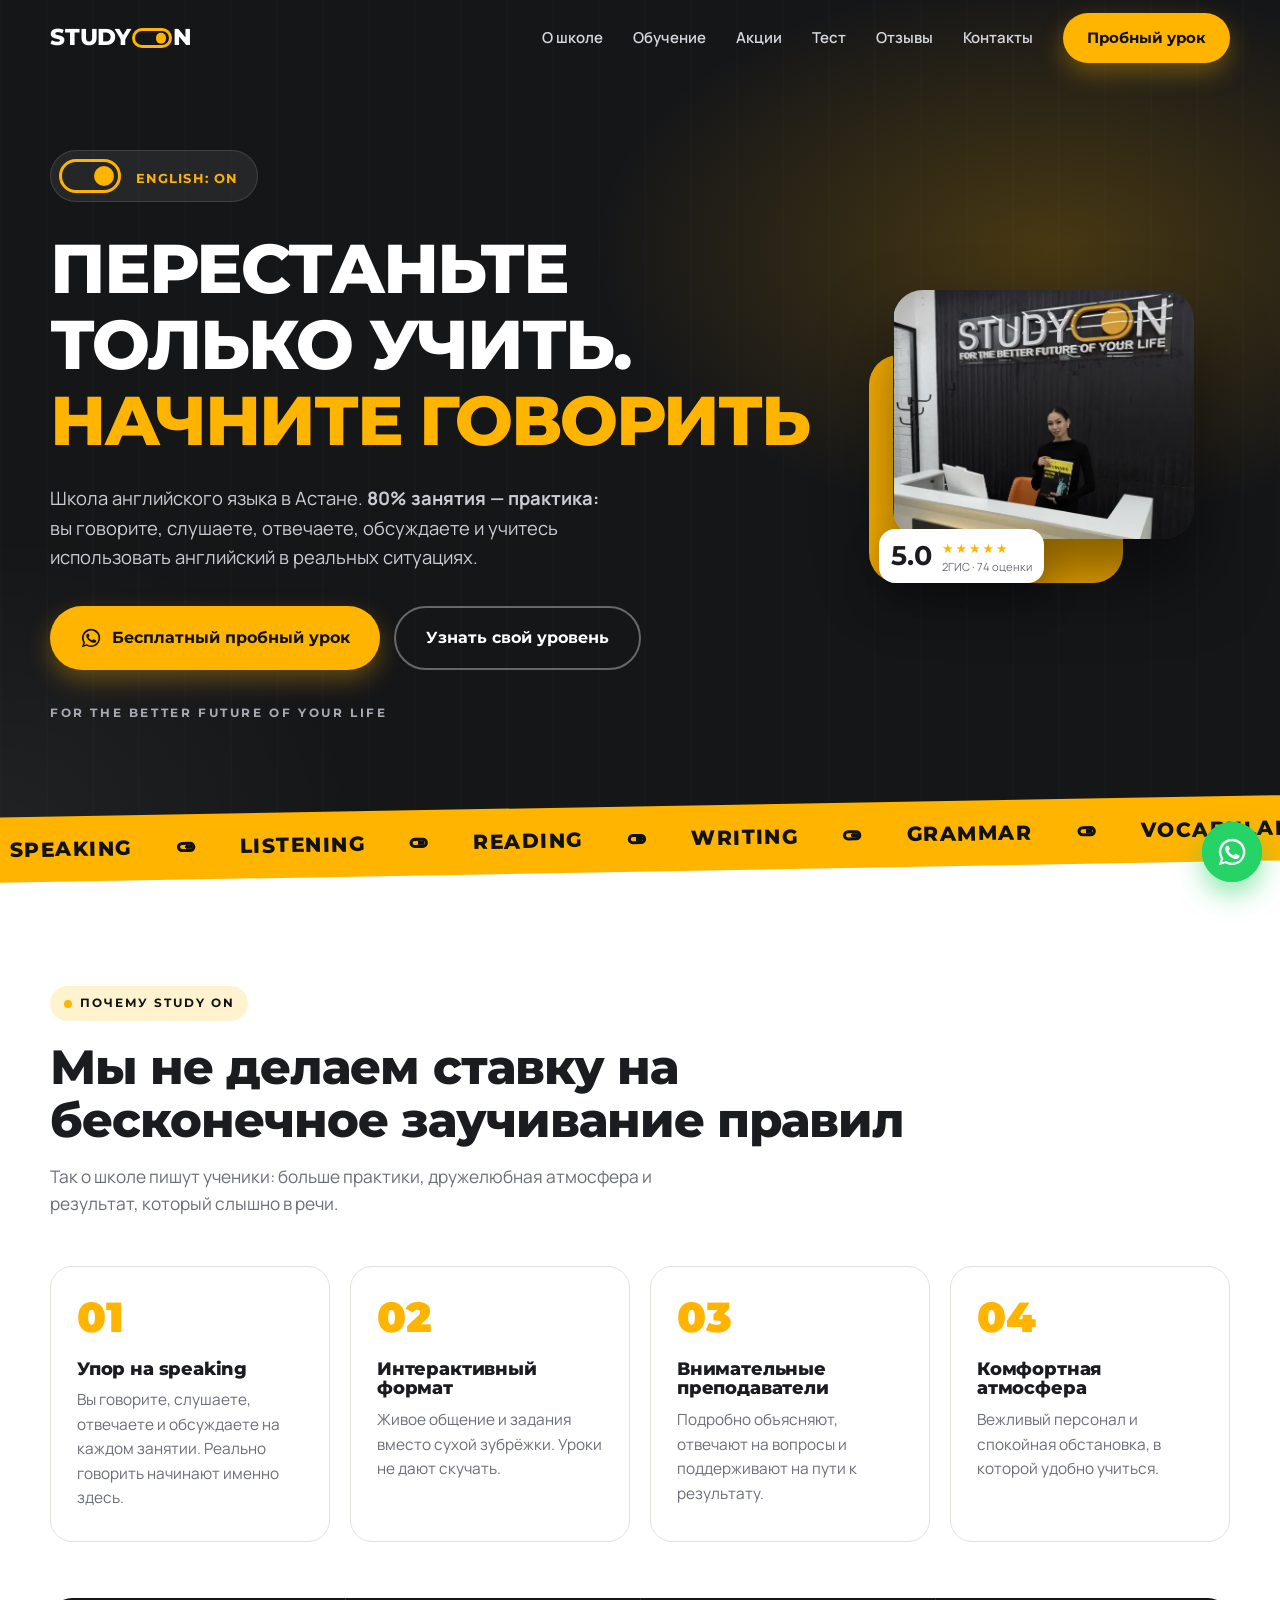
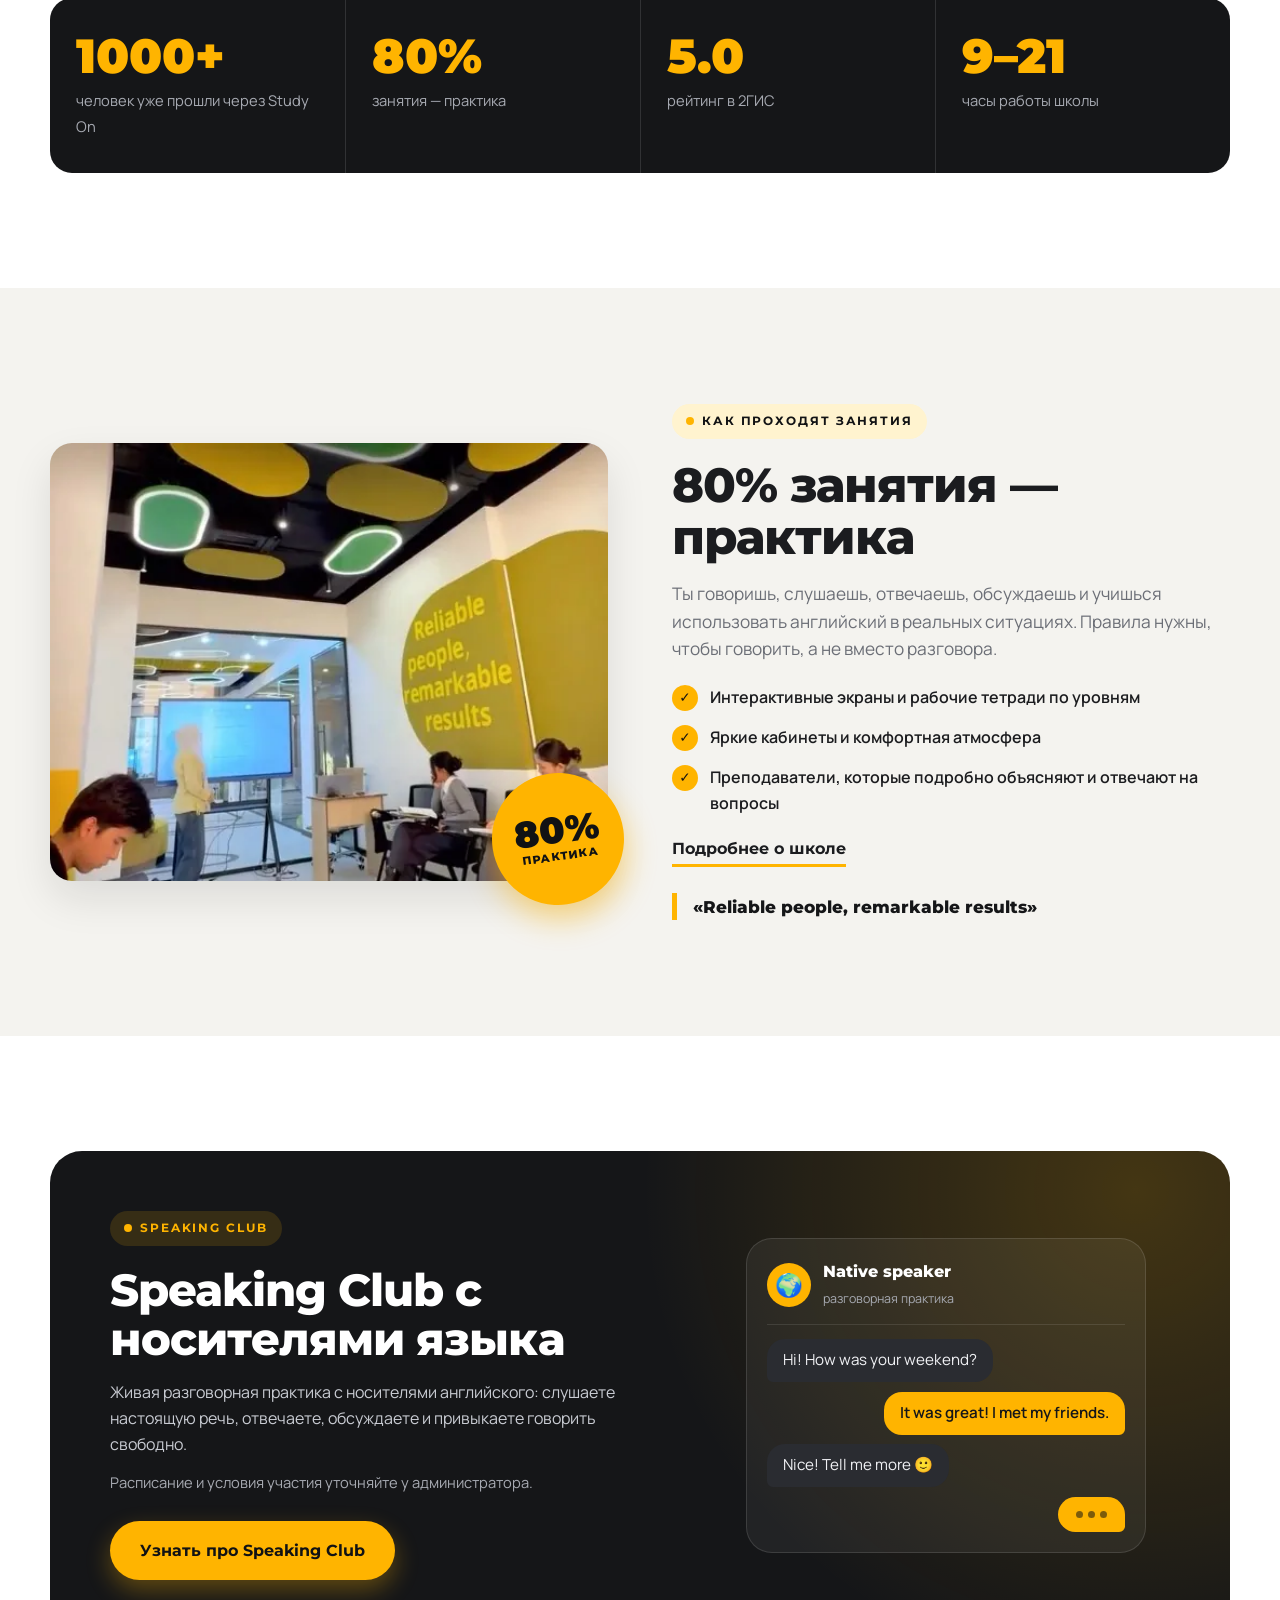
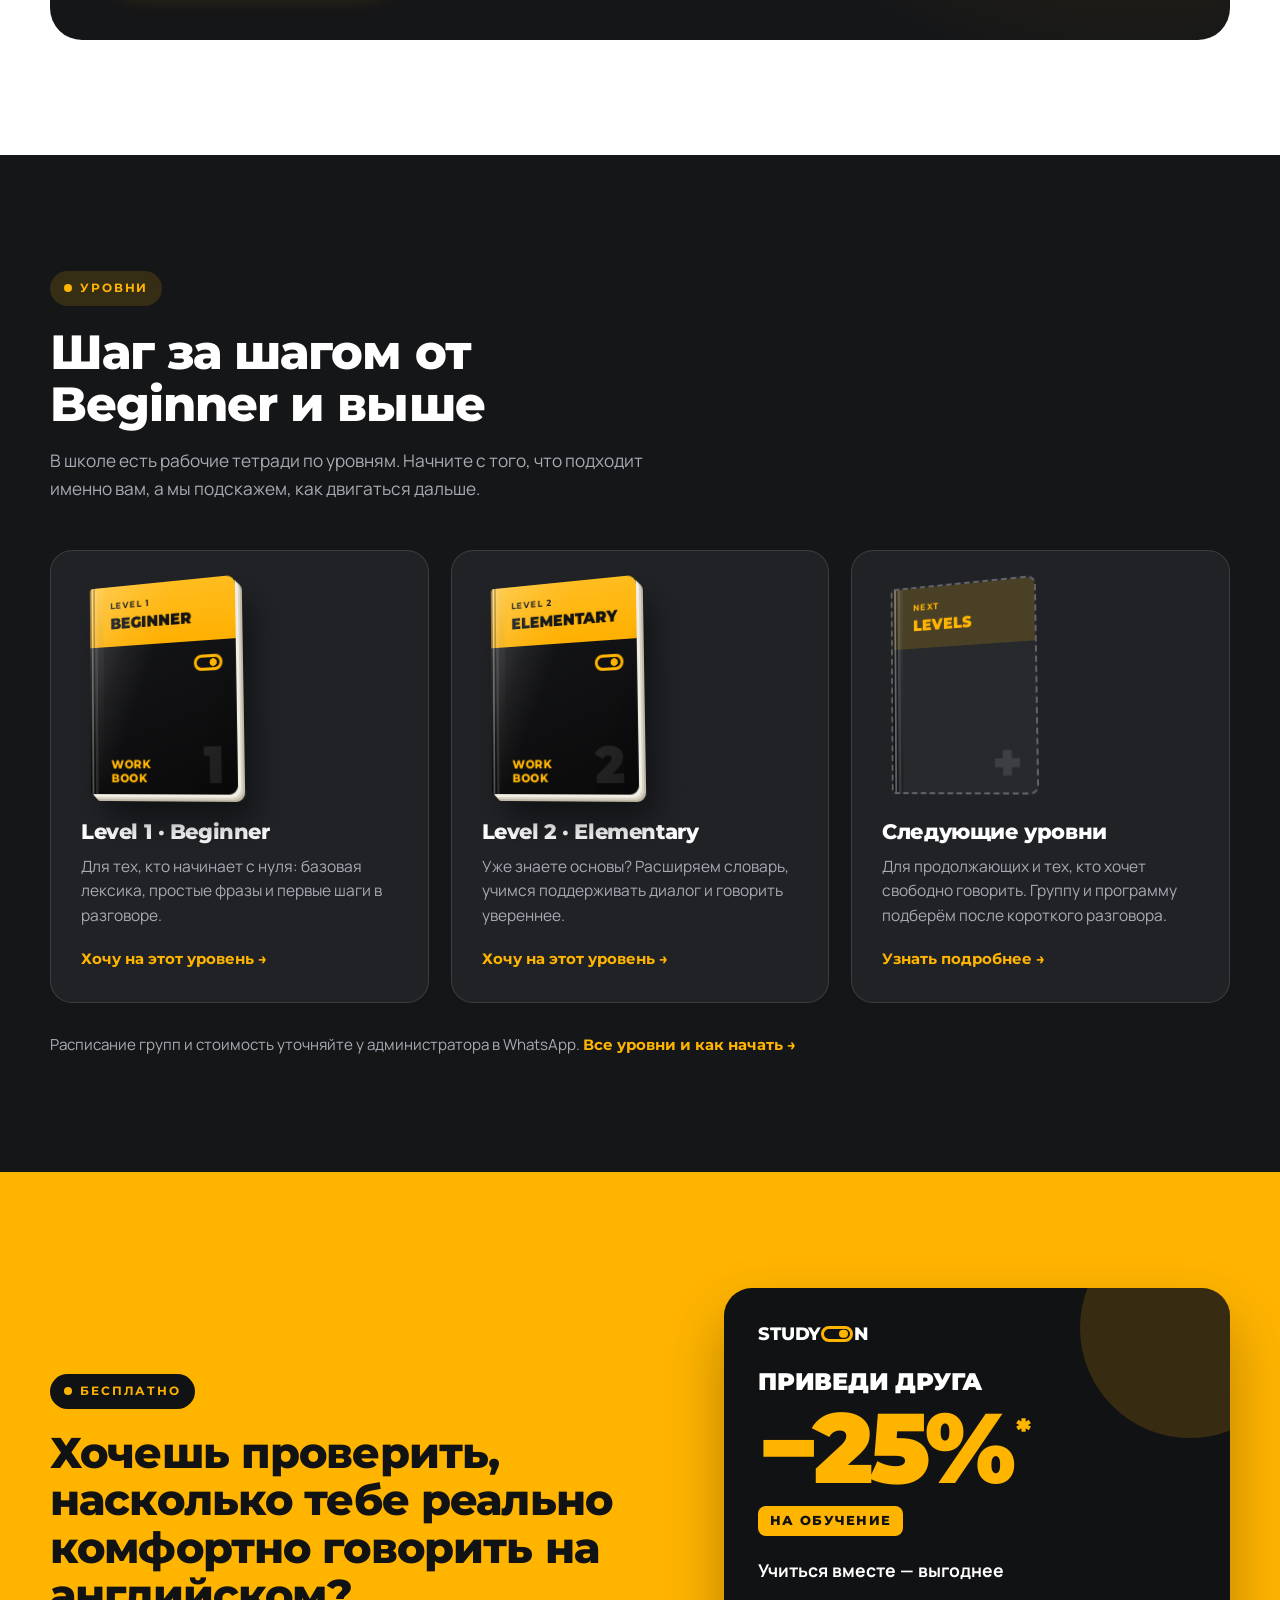
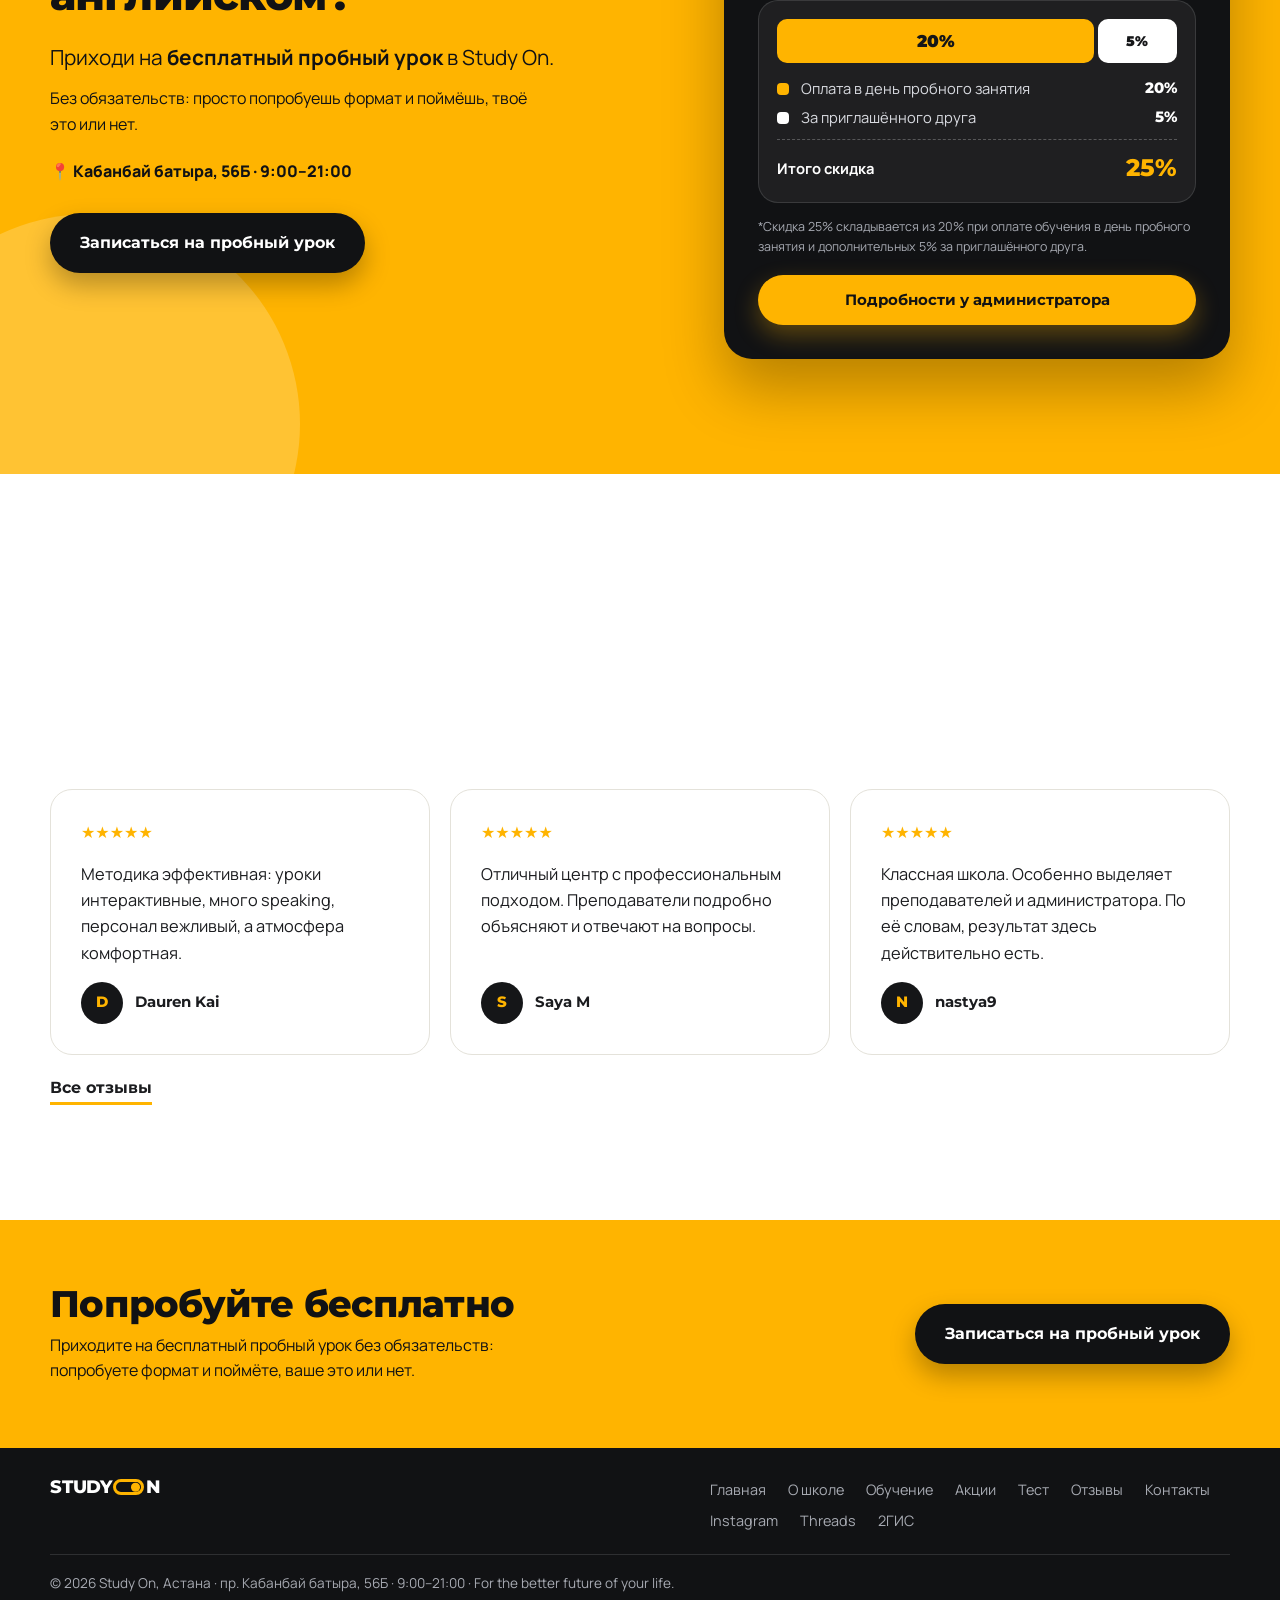
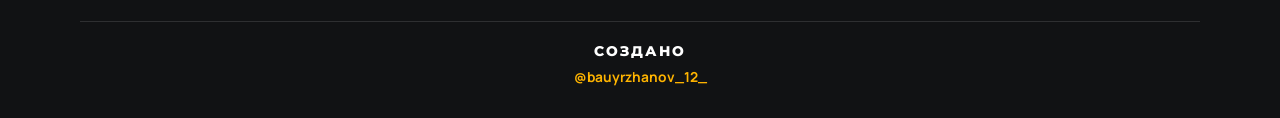
==== commit a251d328: "Логотип в подвале: такая же анимация переключателя, как вверху Co-Authored-By: Claude Sonnet 5.5 <no" ====
--- a/index.html
+++ b/index.html
@@ -18,7 +18,7 @@
 <link rel="preconnect" href="https://fonts.googleapis.com">
 <link rel="preconnect" href="https://fonts.gstatic.com" crossorigin>
 <link href="https://fonts.googleapis.com/css2?family=Manrope:wght@400;600;700&family=Montserrat:wght@700;800;900&display=swap" rel="stylesheet">
-<link rel="stylesheet" href="css/style.css?v=20261107e">
+<link rel="stylesheet" href="css/style.css?v=20261107f">
 <script>document.documentElement.classList.add('js');</script>
 <script type="application/ld+json">
 {
@@ -262,7 +262,7 @@
 
 <footer class="site-footer">
   <div class="wrap foot">
-    <span class="logo logo-sm" role="img" aria-label="Study On"><span>STUDY</span><span class="sw" aria-hidden="true"><i></i></span><span>N</span></span>
+    <a class="logo logo-sm" href="./" aria-label="Study On — на главную"><span>STUDY</span><span class="sw" aria-hidden="true"><i></i></span><span>N</span></a>
     <nav class="foot-nav" aria-label="Страницы сайта"><a href="./">Главная</a><a href="about">О школе</a><a href="courses">Обучение</a><a href="trial">Акции</a><a href="test">Тест</a><a href="reviews">Отзывы</a><a href="contacts">Контакты</a><a href="https://instagram.com/study_on_astana" target="_blank" rel="noopener">Instagram</a><a href="https://www.threads.com/@study_on_astana" target="_blank" rel="noopener">Threads</a><a href="https://2gis.kz/astana/firm/70000001118203373" target="_blank" rel="noopener">2ГИС</a></nav>
     <p class="foot-copy">© <span id="year"></span> Study On, Астана · пр. Кабанбай батыра, 56Б · 9:00–21:00 · For the better future of your life.</p>
   </div>
@@ -276,6 +276,6 @@
   <symbol id="i-wa" viewBox="0 0 24 24"><path fill="currentColor" d="M12.04 2a9.9 9.9 0 0 0-8.4 15.1L2 22l5.03-1.6A9.9 9.9 0 1 0 12.04 2Zm0 18.1c-1.5 0-2.9-.4-4.1-1.1l-.3-.2-3 .9.9-2.9-.2-.3a8.1 8.1 0 1 1 6.7 3.6Zm4.5-6c-.2-.1-1.4-.7-1.6-.8-.2-.1-.4-.1-.6.1l-.8 1c-.1.2-.3.2-.5.1-1.6-.8-2.600-1.400-3.600-3.100-.3-.5.3-.5.8-1.500.1-.2 0-.3 0-.5l-.7-1.700c-.2-.5-.4-.4-.6-.4h-.5c-.2 0-.5.1-.7.300-.2.300-.9.900-.9 2.200 0 1.300.9 2.500 1.100 2.700.1.200 1.900 3 4.700 4.100 1.700.7 2.400.8 3.200.6.500-.1 1.500-.6 1.700-1.200.2-.6.2-1.100.2-1.200-.1-.1-.3-.2-.6-.3Z"/></symbol>
 </svg>
 
-<script src="js/main.js?v=20261107e" defer></script>
+<script src="js/main.js?v=20261107f" defer></script>
 </body>
 </html>
--- a/css/style.css
+++ b/css/style.css
@@ -721,8 +721,8 @@
 
 /* клик по логотипу: только анимация переключателя, без перехода */
 /* верхний логотип: переключатель щёлкает только по нажатию */
-.site-header a.logo{cursor:pointer;-webkit-tap-highlight-color:transparent}
-.site-header a.logo.flip .sw i{animation:logoFlip .9s both}
+.site-header a.logo,.site-footer a.logo{cursor:pointer;-webkit-tap-highlight-color:transparent}
+.site-header a.logo.flip .sw i,.site-footer a.logo.flip .sw i{animation:logoFlip .9s both}
 @keyframes logoFlip{
   0%{transform:translate(0,-50%);animation-timing-function:cubic-bezier(.5,0,.2,1)}
   35%,60%{transform:translate(-.7em,-50%);animation-timing-function:cubic-bezier(.5,0,.2,1)}
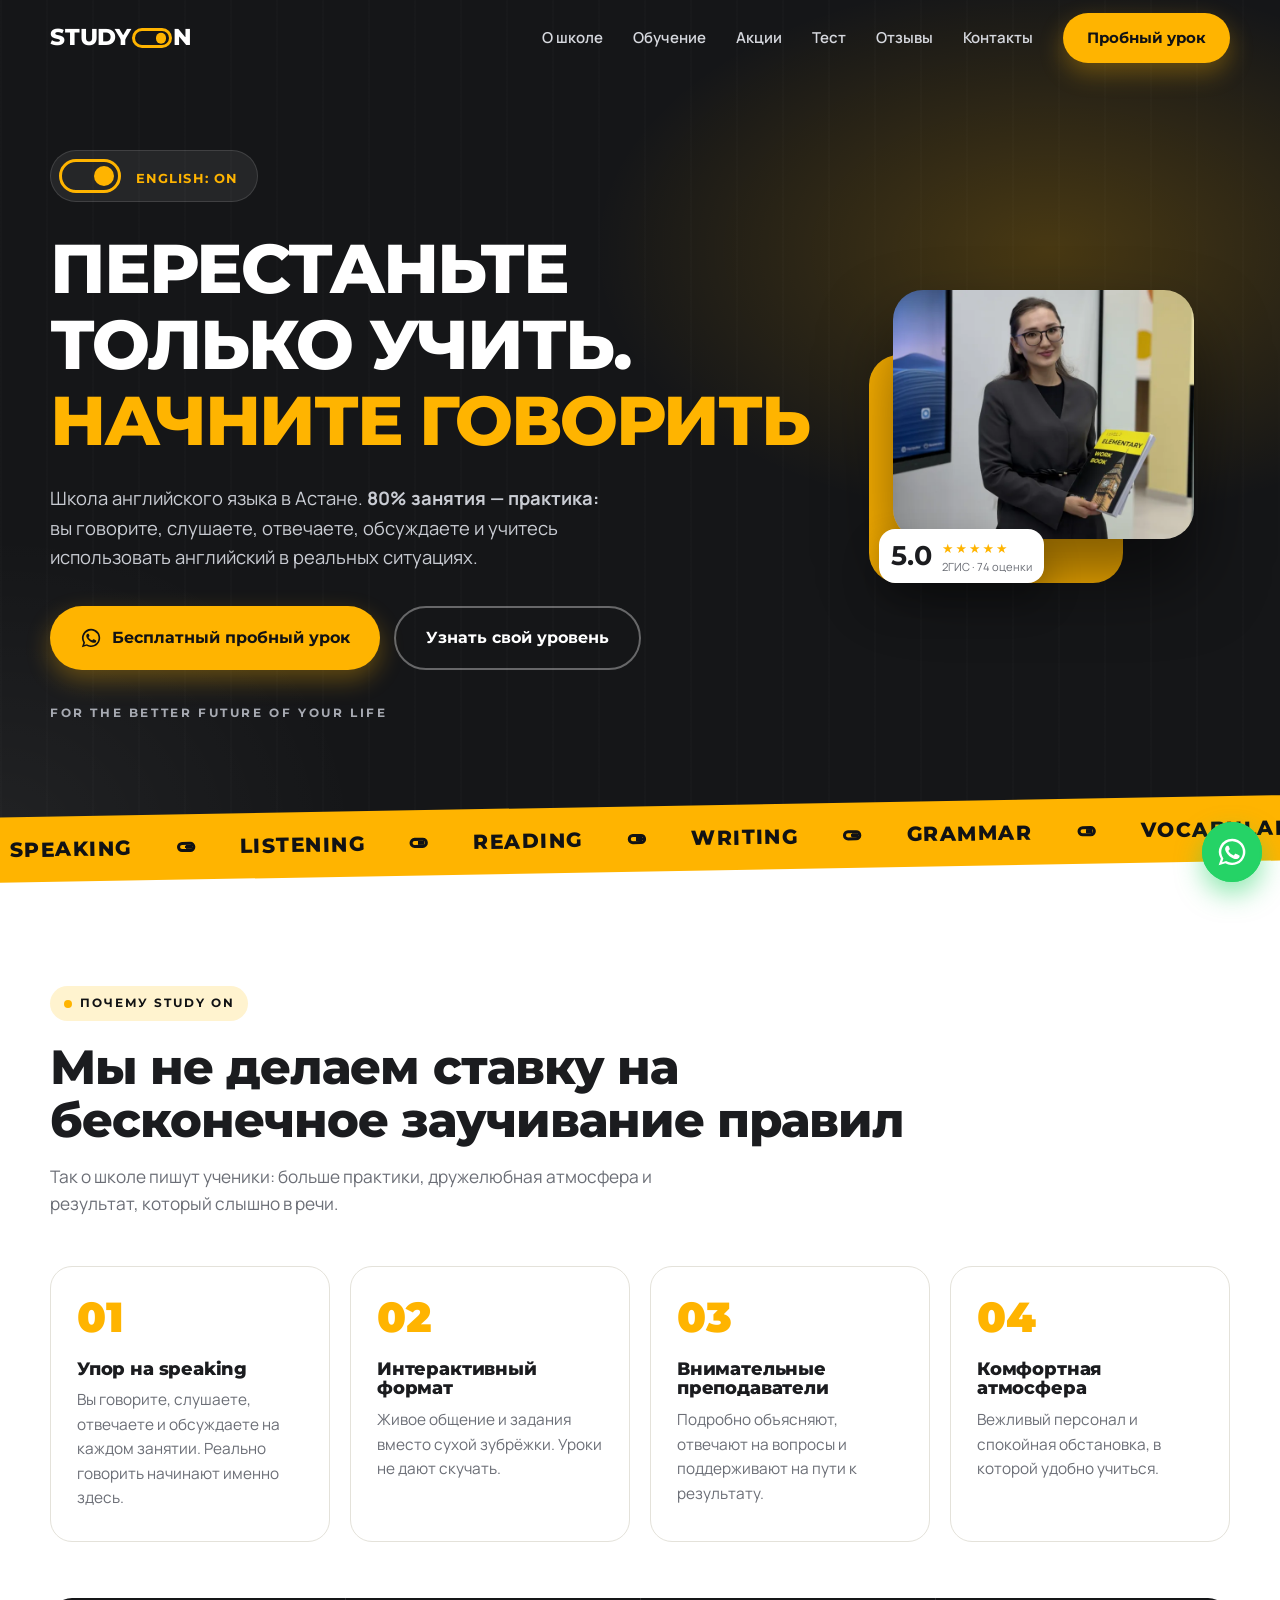
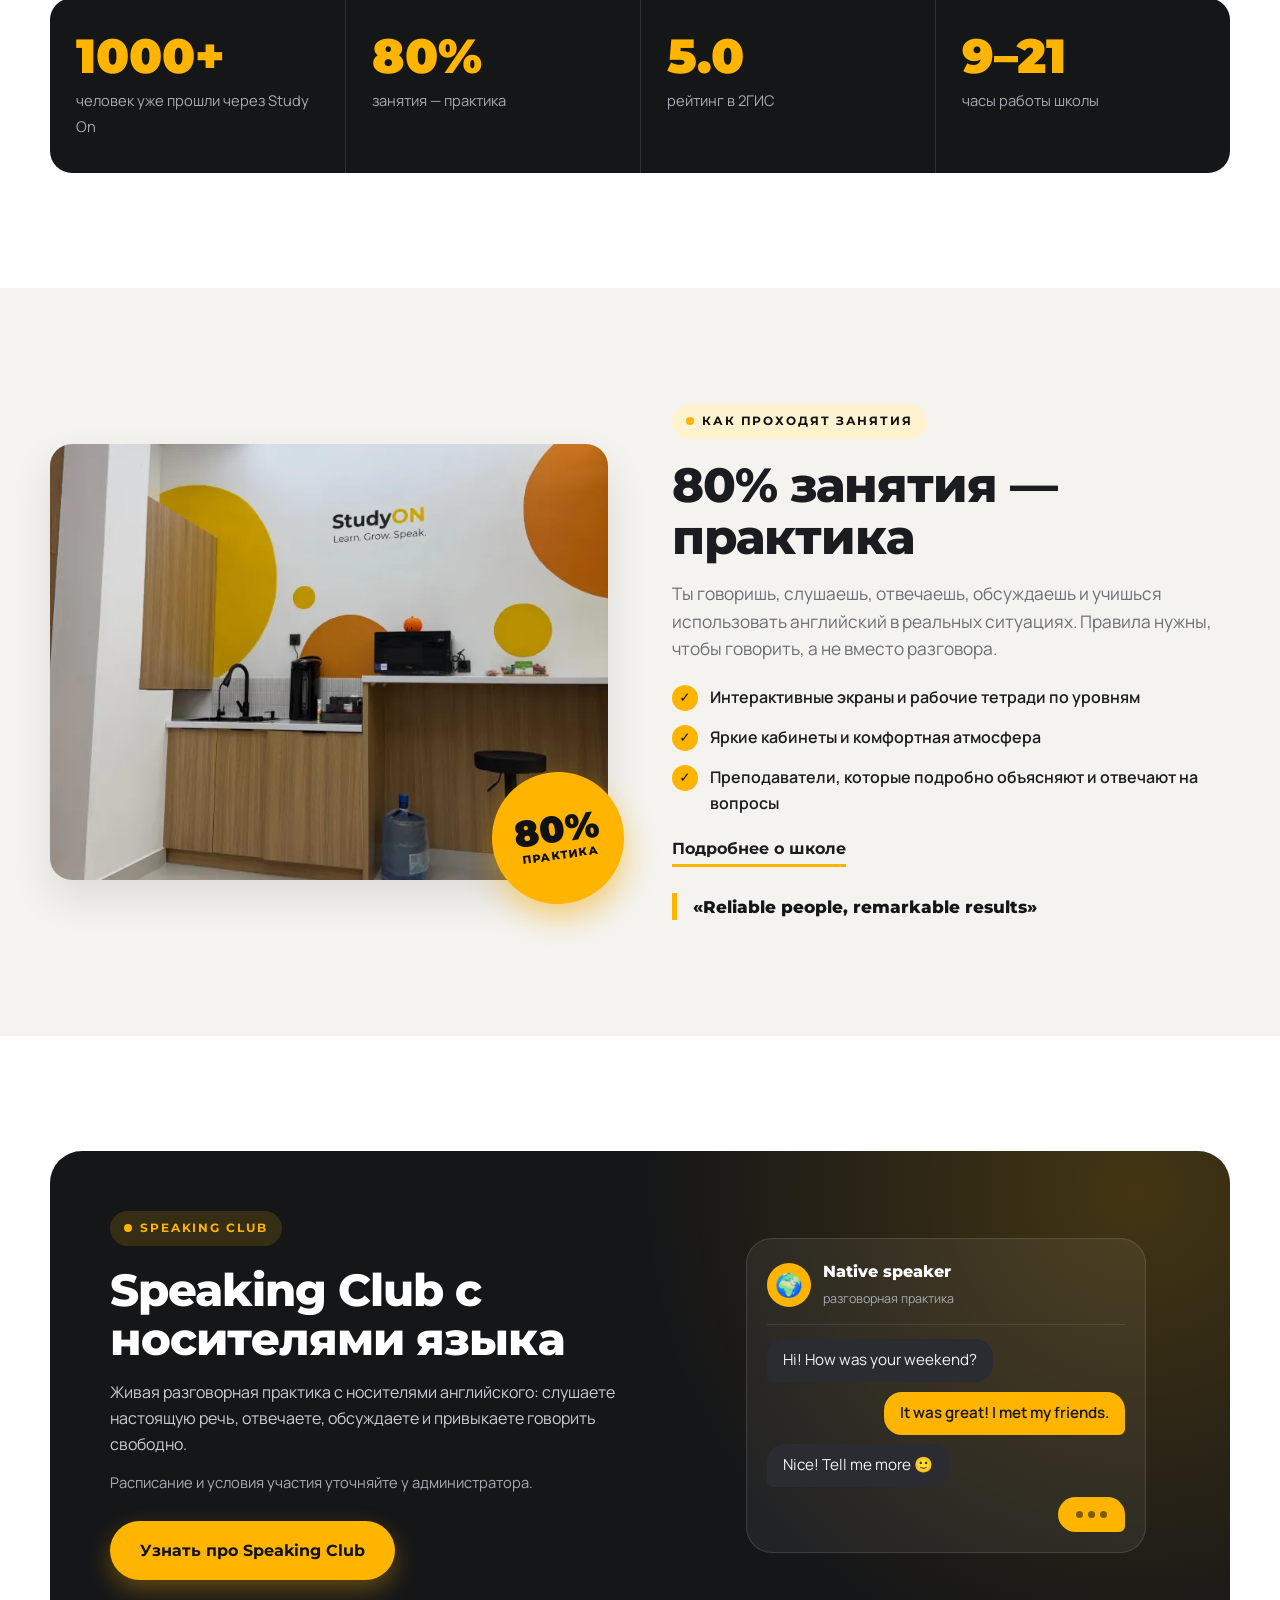
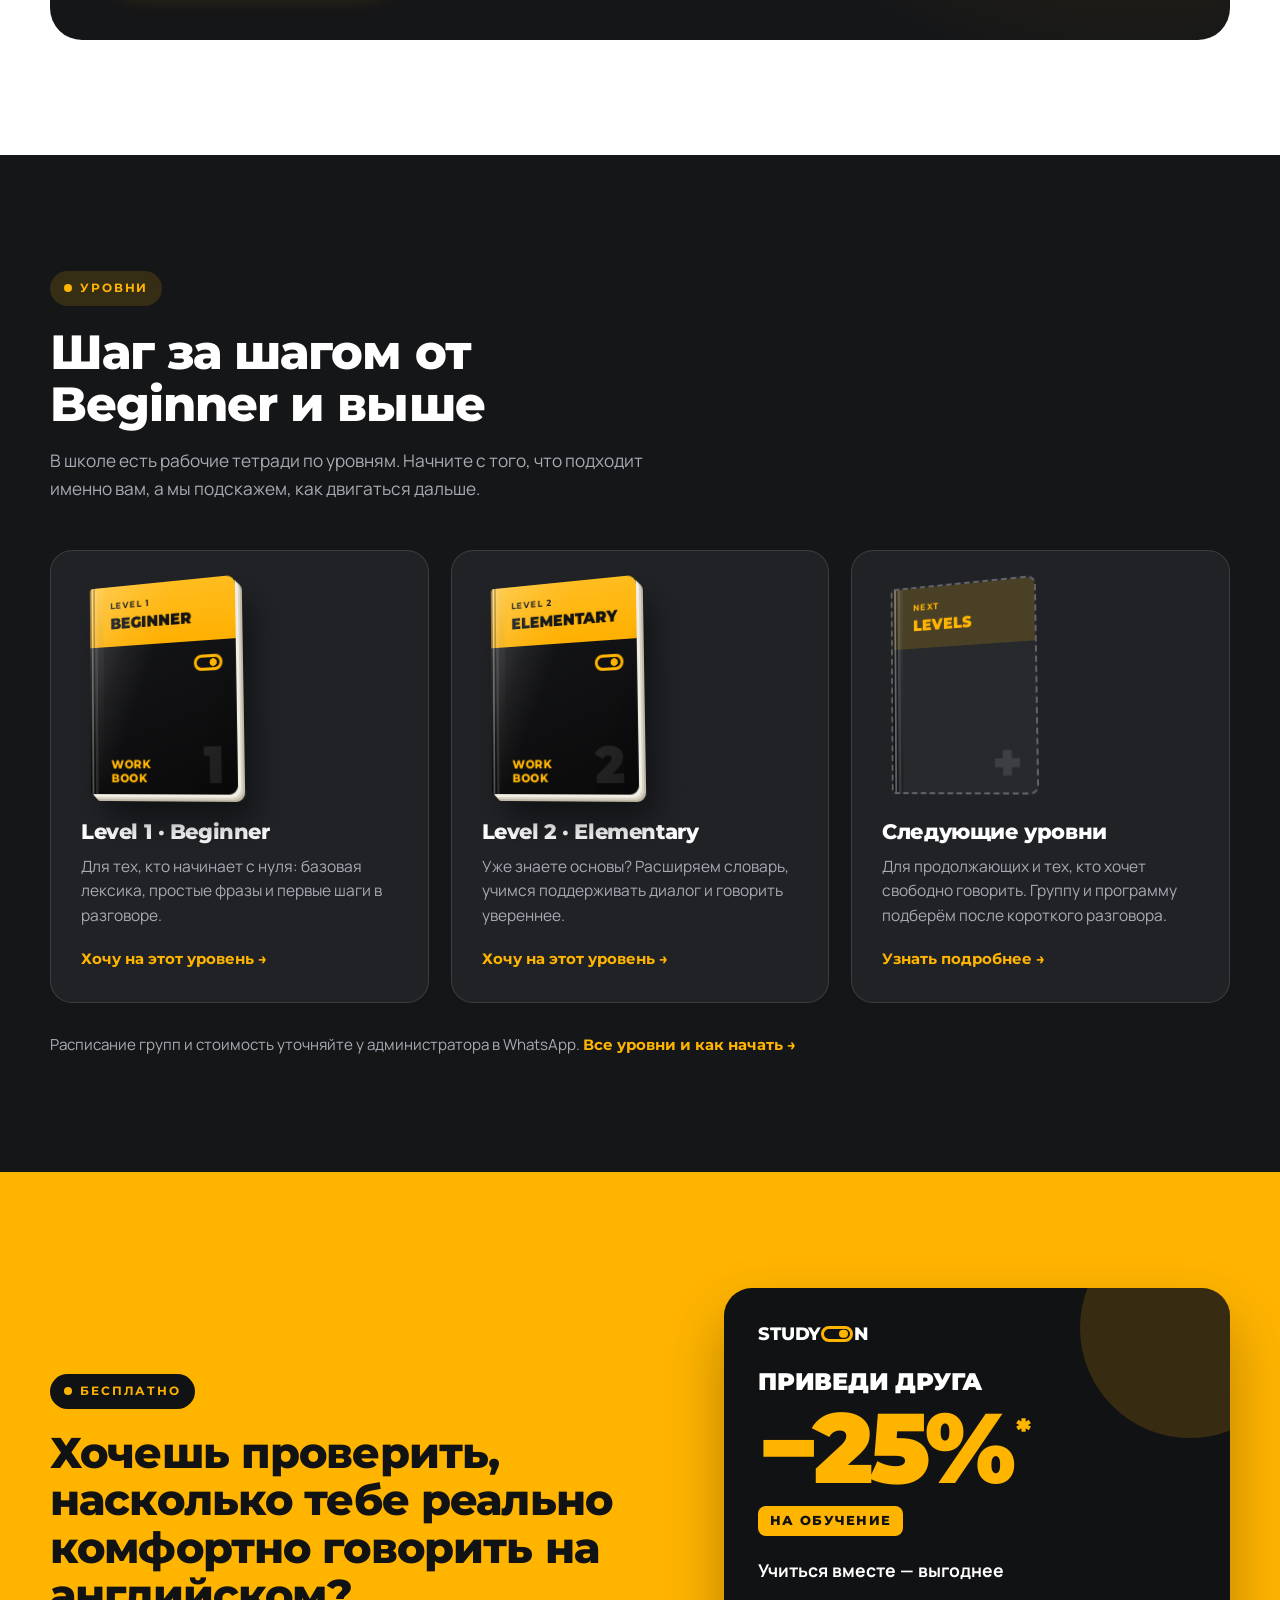
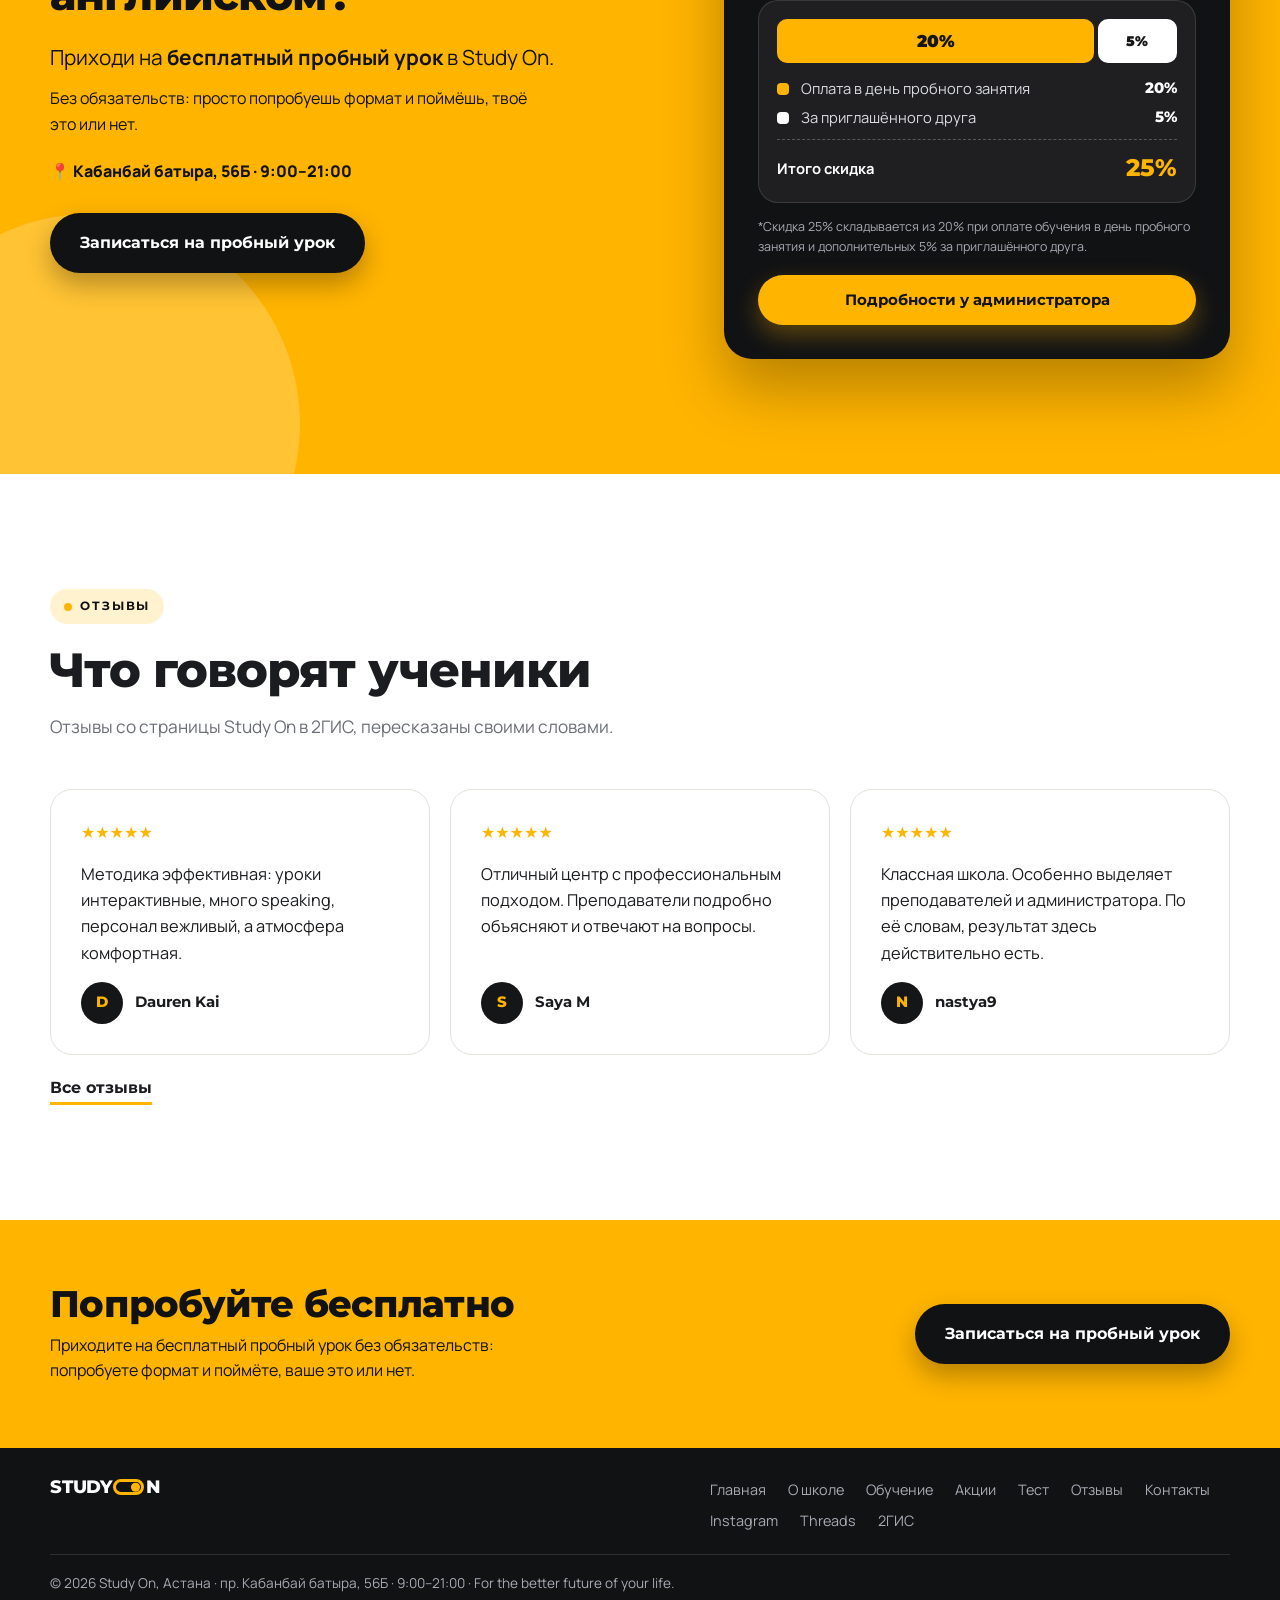
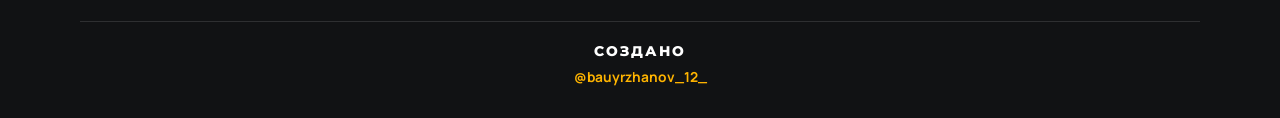
==== commit 83605ec2: "Реальные фото школы: герой, галерея, вход, интерьер; убраны старые изображения Co-Authored-By: Claud" ====
--- a/index.html
+++ b/index.html
@@ -12,13 +12,13 @@
 <meta property="og:type" content="website">
 <meta property="og:title" content="Study On — школа английского языка в Астане · бесплатный пробный урок">
 <meta property="og:description" content="Study On — школа английского языка в Астане (пр. Кабанбай батыра, 56Б). 80% занятия — практика, бесплатный пробный урок, скидка 25% по акции «Приведи друга». Более 1000 учеников. Часы работы 9:00–21:00. Speaking Club с носителями.">
-<meta property="og:image" content="https://study-on.w-smp.in/assets/img/reception.jpg">
+<meta property="og:image" content="https://study-on.w-smp.in/assets/img/hero.jpg">
 <meta property="og:locale" content="ru_RU">
-<link rel="preload" as="image" href="assets/img/reception.webp" type="image/webp">
+<link rel="preload" as="image" href="assets/img/hero.webp" type="image/webp">
 <link rel="preconnect" href="https://fonts.googleapis.com">
 <link rel="preconnect" href="https://fonts.gstatic.com" crossorigin>
 <link href="https://fonts.googleapis.com/css2?family=Manrope:wght@400;600;700&family=Montserrat:wght@700;800;900&display=swap" rel="stylesheet">
-<link rel="stylesheet" href="css/style.css?v=20261107f">
+<link rel="stylesheet" href="css/style.css?v=20261107g">
 <script>document.documentElement.classList.add('js');</script>
 <script type="application/ld+json">
 {
@@ -27,7 +27,7 @@
   "name": "Study On",
   "slogan": "For the better future of your life",
   "telephone": "+77008250388",
-  "image": "https://study-on.w-smp.in/assets/img/reception.jpg",
+  "image": "https://study-on.w-smp.in/assets/img/hero.jpg",
   "address": {
     "@type": "PostalAddress",
     "streetAddress": "проспект Кабанбай батыра, 56Б",
@@ -86,7 +86,7 @@
 
     <div class="hero-visual">
       <div class="photo-frame">
-        <picture><source srcset="assets/img/reception.webp" type="image/webp"><img src="assets/img/reception.jpg" width="623" height="516" alt="Ресепшн школы Study On: администратор с рабочей тетрадью Beginner" fetchpriority="high"></picture>
+        <picture><source srcset="assets/img/hero.webp" type="image/webp"><img src="assets/img/hero.jpg" width="712" height="589" alt="Сотрудница Study On с рабочей тетрадью Elementary Level 2" fetchpriority="high"></picture>
       </div>
       <div class="hero-chips">
         <div class="chip chip-rating"><b>5.0</b><div><span class="stars">★★★★★</span><small>2ГИС · 74 оценки</small></div></div>
@@ -127,7 +127,7 @@
 <section class="sec sec-paper practice" id="practice">
   <div class="wrap split">
     <figure class="practice-photo reveal">
-      <picture><source srcset="assets/img/room.webp" type="image/webp"><img src="assets/img/room.jpg" loading="lazy" width="517" height="405" alt="Учебный кабинет Study On: интерактивный экран, ученики с тетрадями, на стене надпись Reliable people, remarkable results"></picture>
+      <picture><source srcset="assets/img/room-wide.webp" type="image/webp"><img src="assets/img/room-wide.jpg" loading="lazy" width="705" height="552" alt="Study On изнутри: яркая стена с логотипом и слоганом Learn. Grow. Speak."></picture>
       <span class="badge-80"><b>80%</b><small>практика</small></span>
     </figure>
     <div class="practice-txt reveal">
@@ -276,6 +276,6 @@
   <symbol id="i-wa" viewBox="0 0 24 24"><path fill="currentColor" d="M12.04 2a9.9 9.9 0 0 0-8.4 15.1L2 22l5.03-1.6A9.9 9.9 0 1 0 12.04 2Zm0 18.1c-1.5 0-2.9-.4-4.1-1.1l-.3-.2-3 .9.9-2.9-.2-.3a8.1 8.1 0 1 1 6.7 3.6Zm4.5-6c-.2-.1-1.4-.7-1.6-.8-.2-.1-.4-.1-.6.1l-.8 1c-.1.2-.3.2-.5.1-1.6-.8-2.600-1.400-3.600-3.100-.3-.5.3-.5.8-1.500.1-.2 0-.3 0-.5l-.7-1.700c-.2-.5-.4-.4-.6-.4h-.5c-.2 0-.5.1-.7.300-.2.300-.9.900-.9 2.200 0 1.300.9 2.500 1.100 2.700.1.200 1.900 3 4.700 4.100 1.700.7 2.400.8 3.200.6.500-.1 1.500-.6 1.700-1.200.2-.6.2-1.100.2-1.200-.1-.1-.3-.2-.6-.3Z"/></symbol>
 </svg>
 
-<script src="js/main.js?v=20261107f" defer></script>
+<script src="js/main.js?v=20261107g" defer></script>
 </body>
 </html>
--- a/css/style.css
+++ b/css/style.css
@@ -830,3 +830,18 @@
 /* если фото узкое, вторая плашка скрывается, чтобы не выходить за край */
 .hero-visual{container-type:inline-size}
 @container (max-width:365px){.hero-chips .chip-book{display:none}}
+
+/* ---------- реальные фото ---------- */
+.practice-photo img{aspect-ratio:705/552}
+.find-photo{max-width:460px;margin-inline:auto;width:100%}
+.find-photo img{aspect-ratio:4/5;object-position:50% 30%}
+.bento{grid-template-columns:repeat(3,1fr);grid-auto-rows:auto}
+.bento .shot{aspect-ratio:4/5}
+.bento .shot img{object-position:50% 25%}
+@media(max-width:900px){.bento{grid-template-columns:repeat(3,1fr);gap:12px}.bento .shot{aspect-ratio:3/4}}
+@media(max-width:560px){
+  .bento{grid-template-columns:1fr 1fr;gap:10px}
+  .bento .shot:first-child{grid-column:span 2;aspect-ratio:1/1}
+  .bento .shot:first-child img{object-position:50% 40%}
+  .bento .shot{aspect-ratio:3/4}
+}
